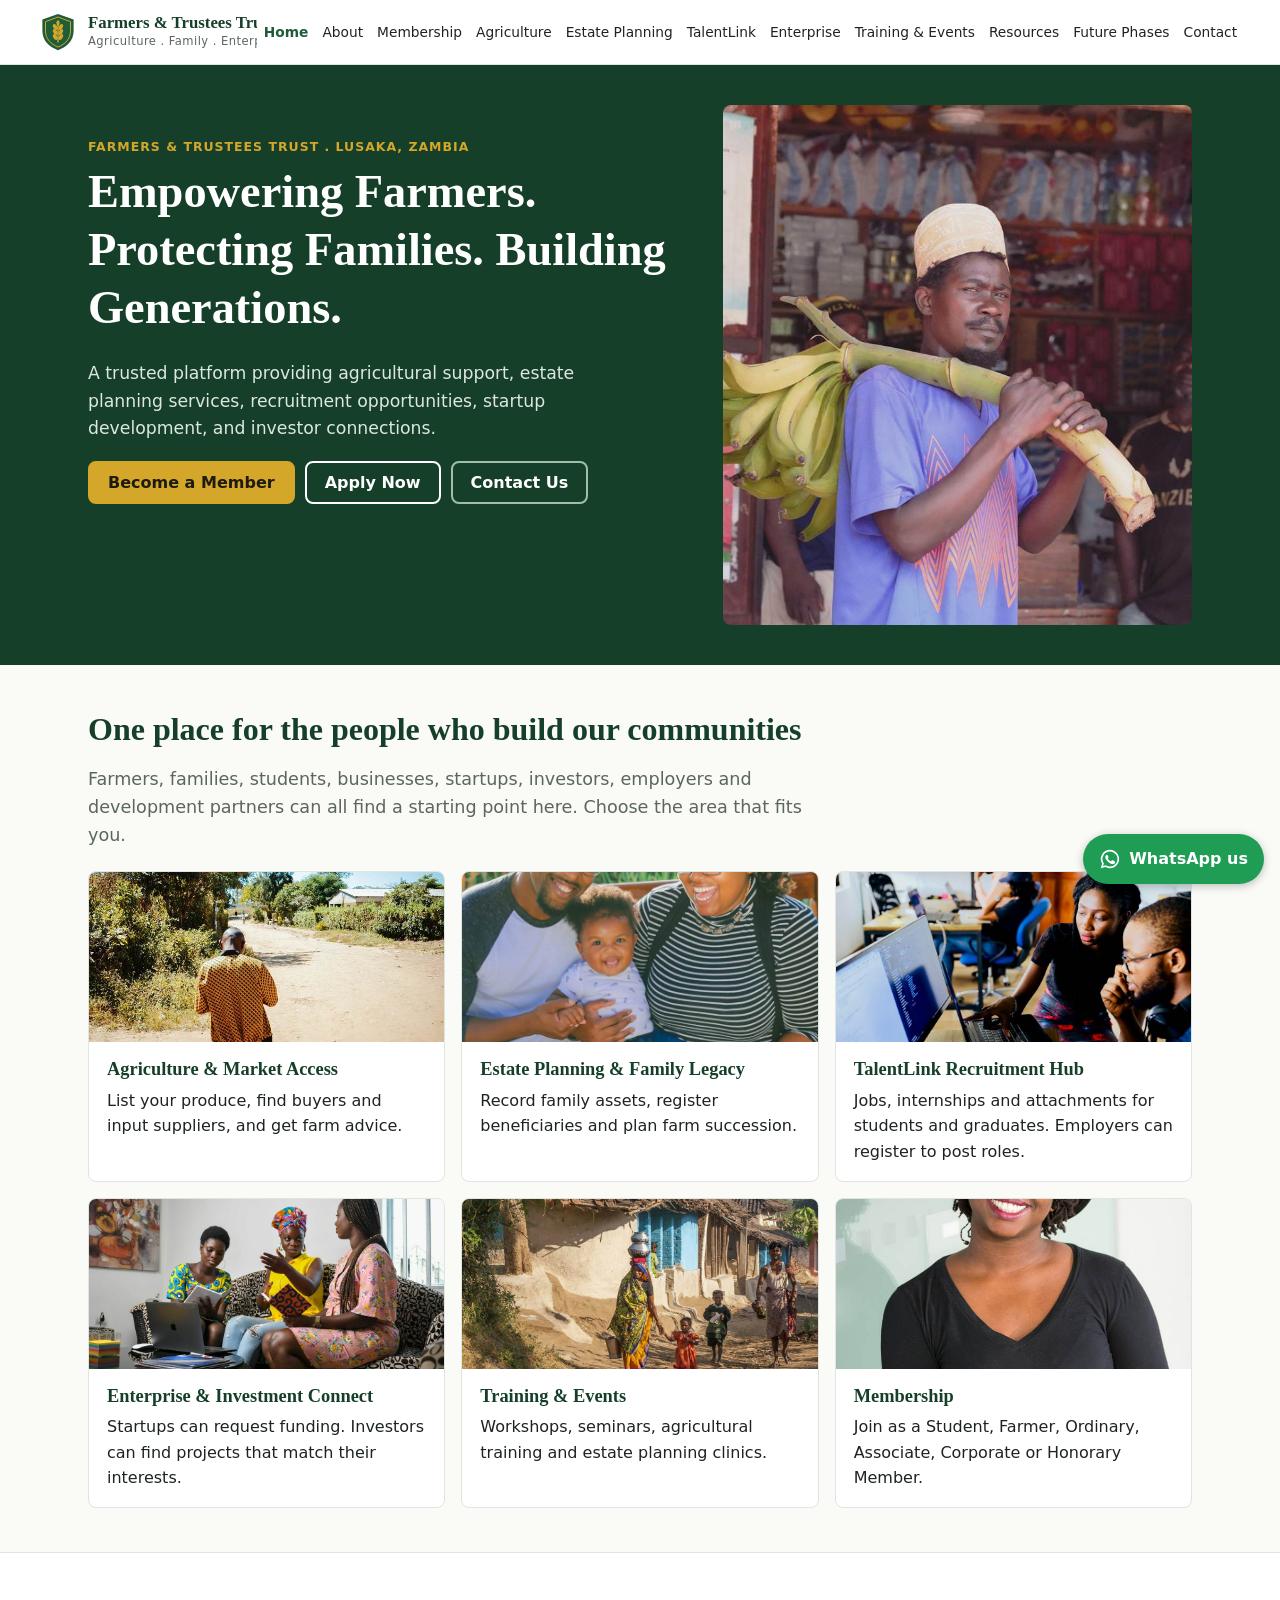
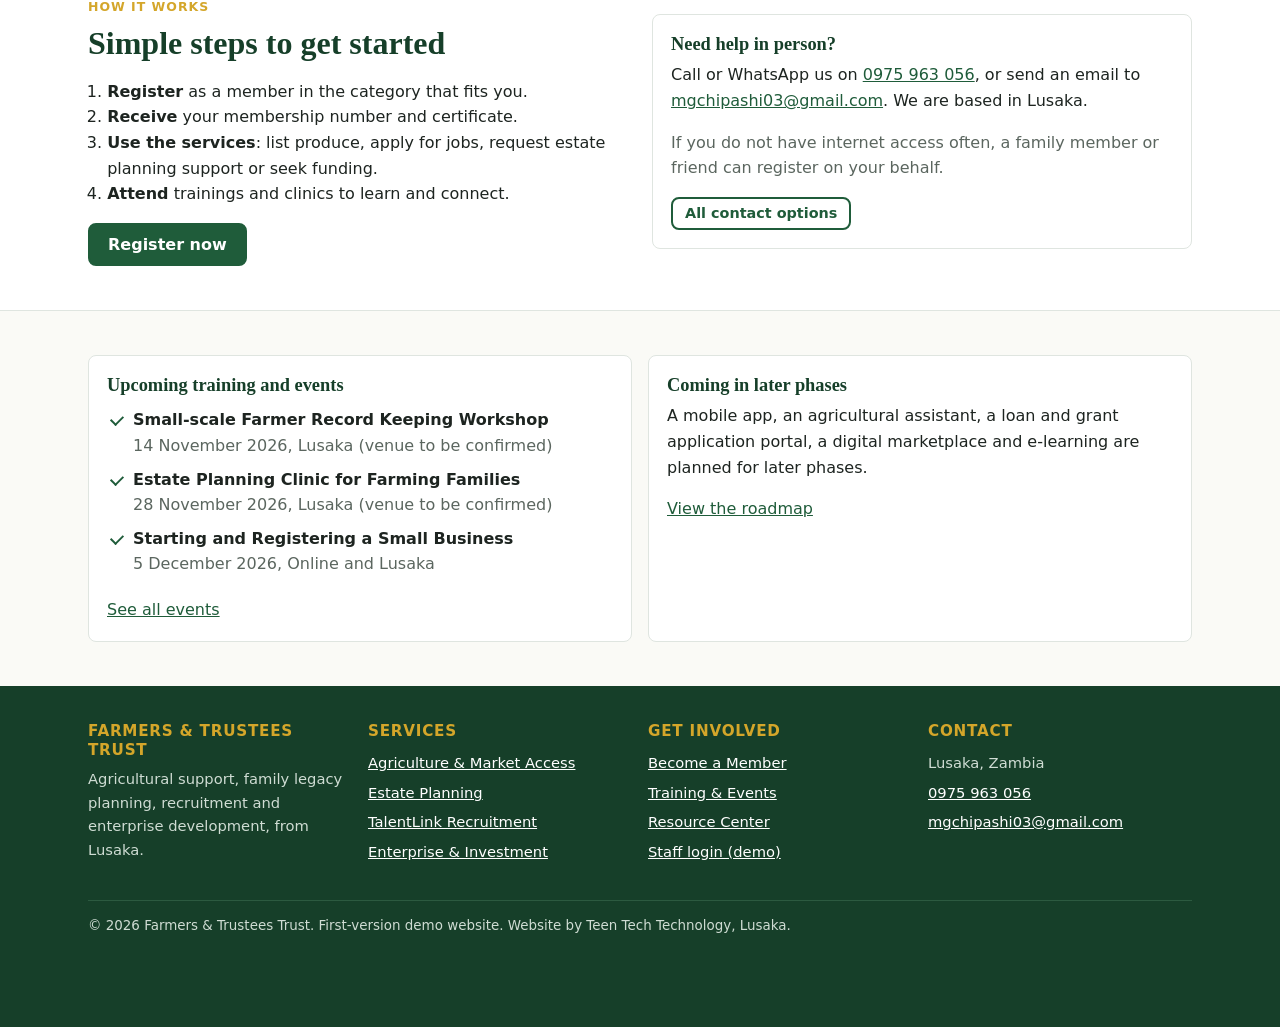
==== index.html @ 035e4a8c "Farmers & Trustees Trust demo site" ====
<!doctype html>
<html lang="en">
<head>
<meta charset="utf-8">
<meta name="viewport" content="width=device-width,initial-scale=1">
<title>Farmers & Trustees Trust | Agriculture, Family Legacy, Jobs and Enterprise in Zambia</title>
<meta name="description" content="A Lusaka-based trust supporting farmers, families, students, startups and investors with market access, estate planning, recruitment and enterprise support.">
<meta name="theme-color" content="#1f5c3a">
<link rel="icon" href="assets/img/logo.svg" type="image/svg+xml">
<link rel="stylesheet" href="assets/css/style.css">
</head>
<body>
<main id="main">
<section class="hero"><div class="wrap">
<div class="hero-text">
<span class="kicker">Farmers &amp; Trustees Trust . Lusaka, Zambia</span>
<h1>Empowering Farmers. Protecting Families. Building Generations.</h1>
<p>A trusted platform providing agricultural support, estate planning services, recruitment opportunities, startup development, and investor connections.</p>
<div class="btns"><a class="btn gold" href="membership.html">Become a Member</a><a class="btn line" style="color:#fff;border-color:#fff" href="talentlink.html#apply">Apply Now</a><a class="btn line" style="color:#fff;border-color:#9fbfaa" href="contact.html">Contact Us</a></div>
</div>
<div class="hero-img"><img src="assets/img/farmer-produce.jpg" alt="A farmer carrying a bunch of fresh bananas at a market" width="667" height="1000"></div>
</div></section>

<section><div class="wrap">
<h2>One place for the people who build our communities</h2>
<p class="lead">Farmers, families, students, businesses, startups, investors, employers and development partners can all find a starting point here. Choose the area that fits you.</p>
<div class="grid g3" style="margin-top:22px">
<a class="card photo" href="agriculture.html" style="text-decoration:none;color:inherit"><img src="assets/img/rural-road.jpg" alt="A farmer walking along a rural road" loading="lazy"><div class="in"><h3>Agriculture &amp; Market Access</h3><p>List your produce, find buyers and input suppliers, and get farm advice.</p></div></a>
<a class="card photo" href="estate.html" style="text-decoration:none;color:inherit"><img src="assets/img/family.jpg" alt="Parents sitting with their young child" loading="lazy"><div class="in"><h3>Estate Planning &amp; Family Legacy</h3><p>Record family assets, register beneficiaries and plan farm succession.</p></div></a>
<a class="card photo" href="talentlink.html" style="text-decoration:none;color:inherit"><img src="assets/img/talent.jpg" alt="Two young professionals working at a computer" loading="lazy"><div class="in"><h3>TalentLink Recruitment Hub</h3><p>Jobs, internships and attachments for students and graduates. Employers can register to post roles.</p></div></a>
<a class="card photo" href="enterprise.html" style="text-decoration:none;color:inherit"><img src="assets/img/enterprise.jpg" alt="Three women discussing business plans around a laptop" loading="lazy"><div class="in"><h3>Enterprise &amp; Investment Connect</h3><p>Startups can request funding. Investors can find projects that match their interests.</p></div></a>
<a class="card photo" href="events.html" style="text-decoration:none;color:inherit"><img src="assets/img/community.jpg" alt="A woman and children walking through a village" loading="lazy"><div class="in"><h3>Training &amp; Events</h3><p>Workshops, seminars, agricultural training and estate planning clinics.</p></div></a>
<a class="card photo" href="membership.html" style="text-decoration:none;color:inherit"><img src="assets/img/about.jpg" alt="A smiling woman" loading="lazy"><div class="in"><h3>Membership</h3><p>Join as a Student, Farmer, Ordinary, Associate, Corporate or Honorary Member.</p></div></a>
</div></div></section>

<section class="alt"><div class="wrap split">
<div><span class="kicker">How it works</span><h2>Simple steps to get started</h2>
<ol style="padding-left:1.2em"><li><b>Register</b> as a member in the category that fits you.</li><li><b>Receive</b> your membership number and certificate.</li><li><b>Use the services</b>: list produce, apply for jobs, request estate planning support or seek funding.</li><li><b>Attend</b> trainings and clinics to learn and connect.</li></ol>
<a class="btn" href="membership.html">Register now</a></div>
<div class="card"><h3>Need help in person?</h3><p>Call or WhatsApp us on <a href="tel:+260975963056">0975 963 056</a>, or send an email to <a href="mailto:mgchipashi03@gmail.com">mgchipashi03@gmail.com</a>. We are based in Lusaka.</p><p class="muted">If you do not have internet access often, a family member or friend can register on your behalf.</p><a class="btn line sm" href="contact.html">All contact options</a></div>
</div></section>

<section><div class="wrap">
<div class="grid g2">
<div class="card"><h3>Upcoming training and events</h3><div id="home-events"></div><a href="events.html">See all events</a></div>
<div class="card"><h3>Coming in later phases</h3><p>A mobile app, an agricultural assistant, a loan and grant application portal, a digital marketplace and e-learning are planned for later phases.</p><a href="roadmap.html">View the roadmap</a></div>
</div></div></section>

</main>
<script src="assets/js/app.js"></script>

<script>
document.getElementById("home-events").innerHTML="<ul class='ticks'>"+FTT.SEED.events.slice(0,3).map(function(e){return "<li><b>"+FTT.esc(e.title)+"</b><br><span class='muted'>"+new Date(e.date).toLocaleDateString('en-GB',{day:'numeric',month:'long',year:'numeric'})+", "+FTT.esc(e.venue)+"</span></li>"}).join("")+"</ul>";
</script>

</body>
</html>
---- assets/css/style.css ----
:root{--green:#1f5c3a;--green-d:#163f29;--green-l:#e8f1ea;--gold:#d4a62a;--gold-l:#fbf3dc;--ink:#1d2420;--muted:#5b665f;--line:#dfe5e0;--bg:#fafaf6;--r:8px}
*{box-sizing:border-box}
html{-webkit-text-size-adjust:100%}
body{margin:0;font:16px/1.6 system-ui,-apple-system,"Segoe UI",Roboto,Arial,sans-serif;color:var(--ink);background:var(--bg)}
img{max-width:100%;display:block}
a{color:var(--green)}
h1,h2,h3{line-height:1.25;margin:0 0 .5em;font-family:Georgia,"Times New Roman",serif;color:var(--green-d)}
h1{font-size:clamp(1.9rem,5vw,2.9rem)}h2{font-size:clamp(1.45rem,3.4vw,2rem)}h3{font-size:1.15rem}
p{margin:0 0 1em}
.wrap{max-width:1140px;margin:0 auto;padding:0 18px}
.skip{position:absolute;left:-999px}.skip:focus{left:8px;top:8px;background:#fff;padding:8px;z-index:99}
/* header */
.site-header{background:#fff;border-bottom:1px solid var(--line);position:sticky;top:0;z-index:50}
.site-header .wrap{max-width:1240px;display:flex;align-items:center;justify-content:space-between;min-height:64px;gap:12px}
.brand{display:flex;align-items:center;gap:10px;text-decoration:none;color:var(--green-d)}
.brand img{width:40px;height:40px}
.brand span{white-space:nowrap}.brand b{font-family:Georgia,serif;font-size:1.05rem;line-height:1.1;display:block}
.brand small{display:block;color:var(--muted);font-size:.72rem;letter-spacing:.04em}
.nav-toggle{display:inline-flex;align-items:center;gap:6px;border:1px solid var(--line);background:#fff;border-radius:var(--r);padding:8px 12px;font:inherit;cursor:pointer}
.main-nav{display:none;position:absolute;left:0;right:0;top:64px;background:#fff;border-bottom:1px solid var(--line);padding:8px 18px 16px}
.main-nav.open{display:block}
.main-nav a{display:block;padding:10px 4px;text-decoration:none;color:var(--ink);border-bottom:1px solid #f0f2f0}
.main-nav a[aria-current=page]{color:var(--green);font-weight:600}
@media(min-width:1280px){.nav-toggle{display:none}.main-nav{display:flex;position:static;padding:0;border:0;gap:0;flex-wrap:nowrap;justify-content:flex-end}
.main-nav a{border:0;padding:6px 7px;font-size:.86rem;white-space:nowrap;border-radius:6px}.main-nav a:hover{background:var(--green-l)}}
/* buttons */
.btn{display:inline-block;background:var(--green);color:#fff;border:2px solid var(--green);padding:10px 18px;border-radius:var(--r);text-decoration:none;font-family:inherit;font-size:1rem;font-weight:600;line-height:1.2;cursor:pointer}
.btn:hover{background:var(--green-d)}
.btn.gold{background:var(--gold);border-color:var(--gold);color:#1d1a0e}.btn.gold:hover{background:#c29620}
.btn.line{background:transparent;color:var(--green)}.btn.line:hover{background:var(--green-l)}
.btn.sm{padding:6px 12px;font-size:.9rem}
.btns{display:flex;flex-wrap:wrap;gap:10px;margin-top:18px}
/* sections */
section{padding:44px 0}
.alt{background:#fff;border-top:1px solid var(--line);border-bottom:1px solid var(--line)}
.page-head{background:var(--green);color:#fff;padding:36px 0}
.page-head h1{color:#fff;margin-bottom:.3em}.page-head p{max-width:720px;color:#e6efe8;margin:0}
.kicker{display:block;font-size:.78rem;letter-spacing:.08em;text-transform:uppercase;color:var(--gold);font-weight:700;margin-bottom:6px}
.lead{font-size:1.1rem;color:var(--muted);max-width:720px}
/* hero */
.hero{background:var(--green-d);color:#fff;padding:0}
.hero .wrap{display:grid;gap:0}
.hero-text{padding:40px 0 32px}
.hero h1{color:#fff}.hero p{color:#dce8df;font-size:1.08rem;max-width:560px}
.hero-img{margin:0 -18px}
.hero-img img{width:100%;height:280px;object-fit:cover;object-position:center 30%}
@media(min-width:860px){.hero .wrap{grid-template-columns:1.15fr .85fr;align-items:stretch}.hero-text{padding:72px 40px 72px 0}.hero-img{margin:0}.hero-img{padding:40px 0}.hero-img img{height:100%;min-height:420px;max-height:520px;border-radius:var(--r)}}
/* grids, cards */
.grid{display:grid;gap:16px}
@media(min-width:640px){.g2{grid-template-columns:repeat(2,1fr)}.g3{grid-template-columns:repeat(2,1fr)}}
@media(min-width:960px){.g3{grid-template-columns:repeat(3,1fr)}.g4{grid-template-columns:repeat(4,1fr)}}
@media(min-width:640px) and (max-width:959px){.g4{grid-template-columns:repeat(2,1fr)}}
.card{background:#fff;border:1px solid var(--line);border-radius:var(--r);padding:18px}
.card h3{margin-bottom:.35em}.card p:last-child{margin-bottom:0}
.card.photo{padding:0;overflow:hidden}.card.photo img{height:170px;width:100%;object-fit:cover}.card.photo .in{padding:16px 18px}
.split{display:grid;gap:24px;align-items:center}
@media(min-width:860px){.split{grid-template-columns:1fr 1fr}}
.split img{border-radius:var(--r);width:100%;max-height:380px;object-fit:cover}
ul.ticks{list-style:none;padding:0;margin:0 0 1em}ul.ticks li{padding:4px 0 4px 26px;position:relative}
ul.ticks li:before{content:"";position:absolute;left:4px;top:12px;width:10px;height:6px;border-left:2px solid var(--green);border-bottom:2px solid var(--green);transform:rotate(-45deg)}
.tag{display:inline-block;background:var(--green-l);color:var(--green-d);font-size:.78rem;padding:2px 8px;border-radius:20px;font-weight:600}
.tag.gold{background:var(--gold-l);color:#7a5c0b}
.note{background:var(--gold-l);border-left:4px solid var(--gold);padding:10px 14px;border-radius:4px;font-size:.92rem;margin:0 0 16px}
.muted{color:var(--muted)}
/* tabs */
.tabs{display:flex;flex-wrap:wrap;gap:6px;margin-bottom:18px}
.tabs button{border:1px solid var(--line);background:#fff;padding:8px 14px;border-radius:20px;font:inherit;font-size:.92rem;cursor:pointer}
.tabs button.on{background:var(--green);color:#fff;border-color:var(--green)}
.panel{display:none}.panel.on{display:block}
/* forms */
form.f{background:#fff;border:1px solid var(--line);border-radius:var(--r);padding:20px}
.fr{display:grid;gap:14px}@media(min-width:640px){.fr.c2{grid-template-columns:1fr 1fr}.fr.c3{grid-template-columns:1fr 1fr 1fr}}
label{display:block;font-weight:600;font-size:.92rem;margin-bottom:4px}
label .opt{font-weight:400;color:var(--muted)}
input,select,textarea{width:100%;font:inherit;padding:10px 12px;border:1px solid #c8d1ca;border-radius:6px;background:#fff;color:var(--ink)}
input:focus,select:focus,textarea:focus{outline:2px solid var(--gold);outline-offset:1px;border-color:var(--green)}
textarea{min-height:96px}
.field{margin-bottom:14px}
.field .err{display:none;color:#a3261b;font-size:.85rem;margin-top:3px}
.field.bad input,.field.bad select,.field.bad textarea{border-color:#a3261b}
.field.bad .err{display:block}
.check{display:flex;gap:8px;align-items:flex-start;font-weight:400}.check input{width:auto;margin-top:5px}
.rows .row{display:grid;gap:8px;grid-template-columns:1fr;padding:12px;border:1px dashed #c8d1ca;border-radius:6px;margin-bottom:10px;position:relative}
@media(min-width:640px){.rows .row{grid-template-columns:repeat(4,1fr) auto;align-items:end}}
.rows .row label{font-size:.82rem}
.rm{background:none;border:1px solid #d9b4ae;color:#a3261b;border-radius:6px;padding:8px 10px;cursor:pointer;font:inherit;font-size:.85rem}
.confirm{display:none;background:var(--green-l);border:1px solid #b9d4c0;border-radius:var(--r);padding:16px;margin-top:14px}
.confirm.on{display:block}
.confirm strong{color:var(--green-d)}
/* tables */
.tbl{width:100%;border-collapse:collapse;background:#fff;font-size:.92rem}
.tbl th,.tbl td{padding:9px 10px;border-bottom:1px solid var(--line);text-align:left;vertical-align:top}
.tbl th{background:var(--green-l);color:var(--green-d);font-size:.82rem;text-transform:uppercase;letter-spacing:.03em}
.scroll{overflow-x:auto;border:1px solid var(--line);border-radius:var(--r)}
/* listings */
.listing{display:flex;flex-direction:column;gap:6px}
.listing .top{display:flex;justify-content:space-between;gap:8px;align-items:baseline}
.price{font-weight:700;color:var(--green-d)}
.filters{display:flex;flex-wrap:wrap;gap:6px;margin-bottom:14px}
.filters button{border:1px solid var(--line);background:#fff;padding:6px 12px;border-radius:20px;cursor:pointer;font:inherit;font-size:.9rem}
.filters button.on{background:var(--gold);border-color:var(--gold)}
/* roadmap */
.phase{border-left:4px solid var(--gold);padding-left:16px}
/* footer */
.site-footer{background:var(--green-d);color:#cfdcd3;padding:36px 0 90px;font-size:.92rem}
.site-footer a{color:#fff}
.site-footer h3{color:var(--gold);font-family:inherit;font-size:.95rem;text-transform:uppercase;letter-spacing:.05em}
.site-footer ul{list-style:none;padding:0;margin:0}.site-footer li{padding:3px 0}
.foot-bottom{border-top:1px solid #2c5a40;margin-top:24px;padding-top:14px;font-size:.84rem}
/* whatsapp */
.wa-float{position:fixed;right:16px;bottom:16px;z-index:60;background:#1f9d55;color:#fff;border-radius:28px;padding:12px 16px;display:flex;gap:8px;align-items:center;text-decoration:none;font-weight:600;box-shadow:0 2px 8px rgba(0,0,0,.25)}
.wa-float svg{width:22px;height:22px}
@media(max-width:480px){.wa-float span{display:none}.wa-float{padding:13px}}
/* dashboard */
.stat{background:#fff;border:1px solid var(--line);border-radius:var(--r);padding:14px}
.stat b{display:block;font-size:1.6rem;color:var(--green-d)}
.bars .bar{display:grid;grid-template-columns:140px 1fr 40px;gap:8px;align-items:center;margin:6px 0;font-size:.9rem}
.bars .track{background:var(--green-l);height:14px;border-radius:7px;overflow:hidden}.bars .fill{background:var(--green);height:100%}
.bars .bar:nth-child(even) .fill{background:var(--gold)}
.member-card{border:2px solid var(--gold);border-radius:var(--r);padding:18px;background:#fff}
.member-no{font-family:ui-monospace,Consolas,monospace;font-size:1.3rem;color:var(--green-d);font-weight:700}
.toast{position:fixed;left:50%;bottom:80px;transform:translateX(-50%);background:var(--ink);color:#fff;padding:10px 16px;border-radius:6px;z-index:80;display:none}
.toast.on{display:block}
iframe.map{width:100%;height:320px;border:0;border-radius:var(--r)}
@media print{.site-header,.site-footer,.wa-float,.no-print{display:none!important}}
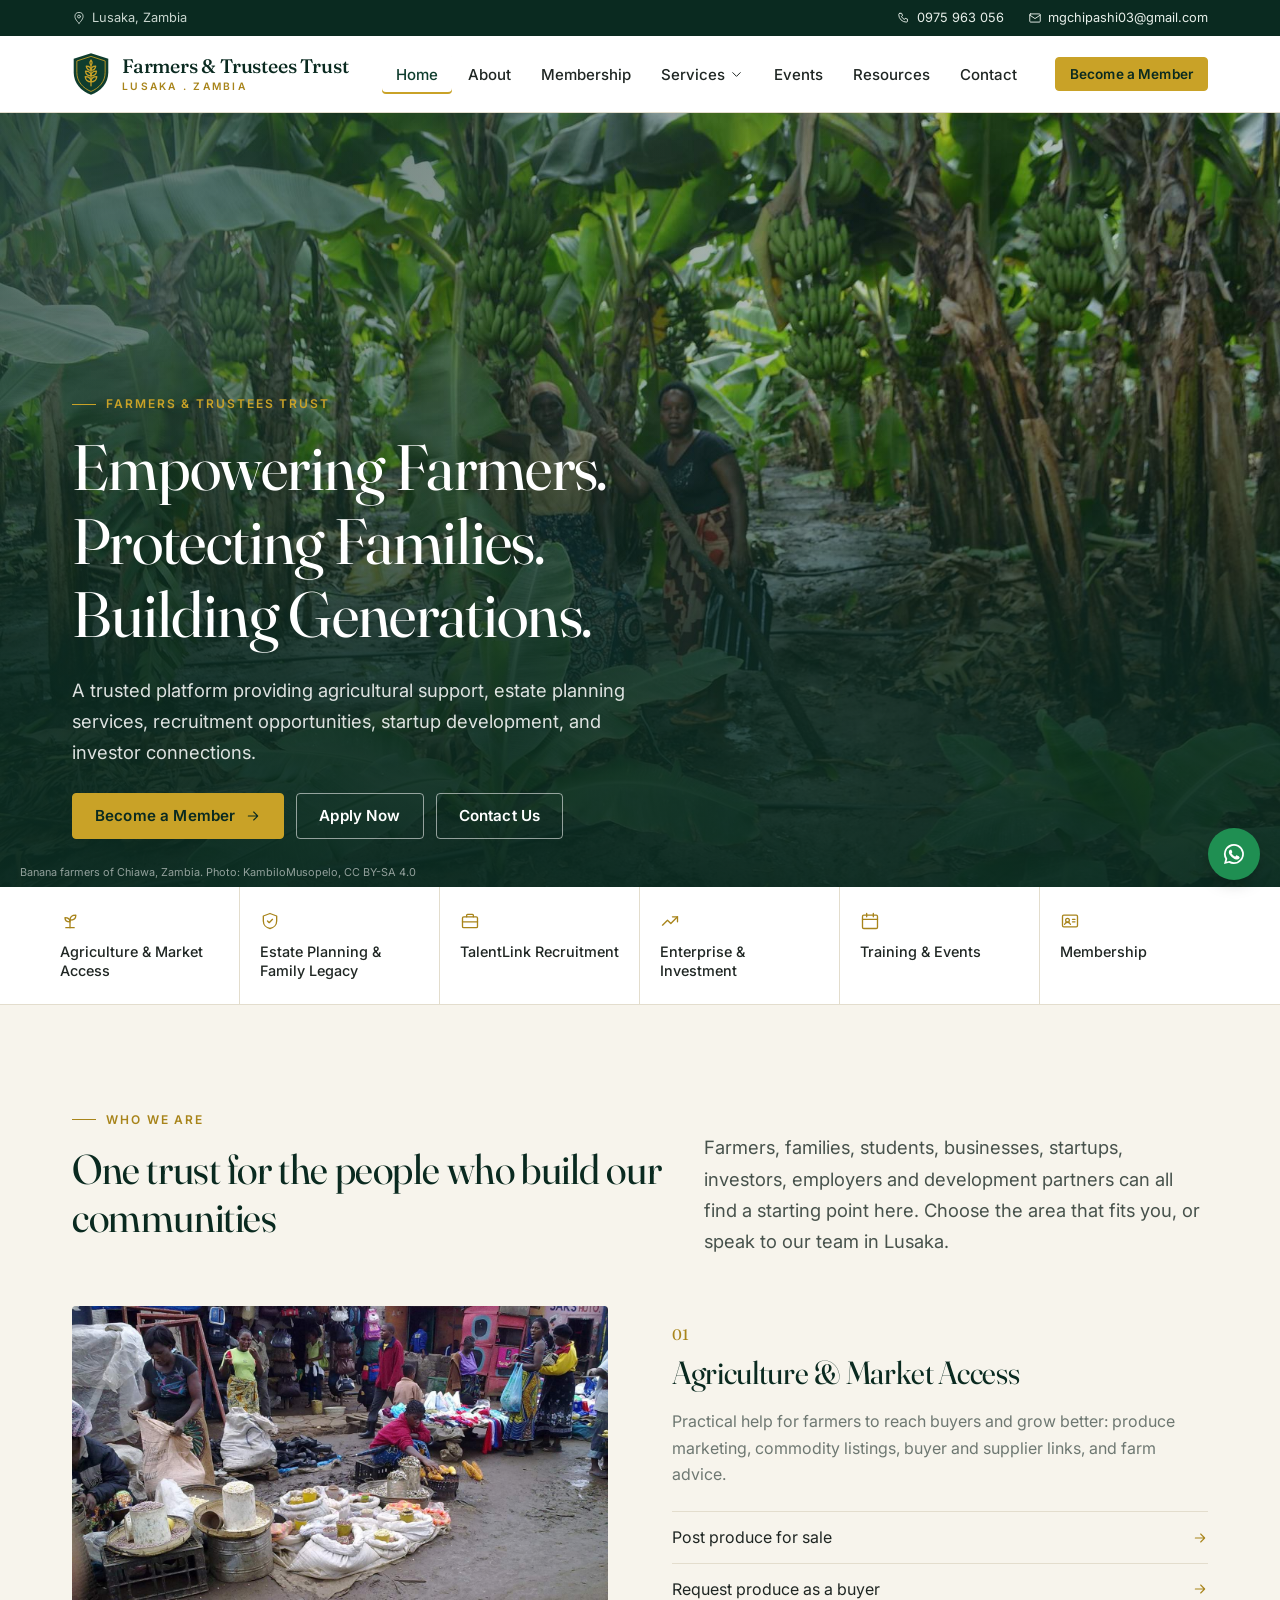
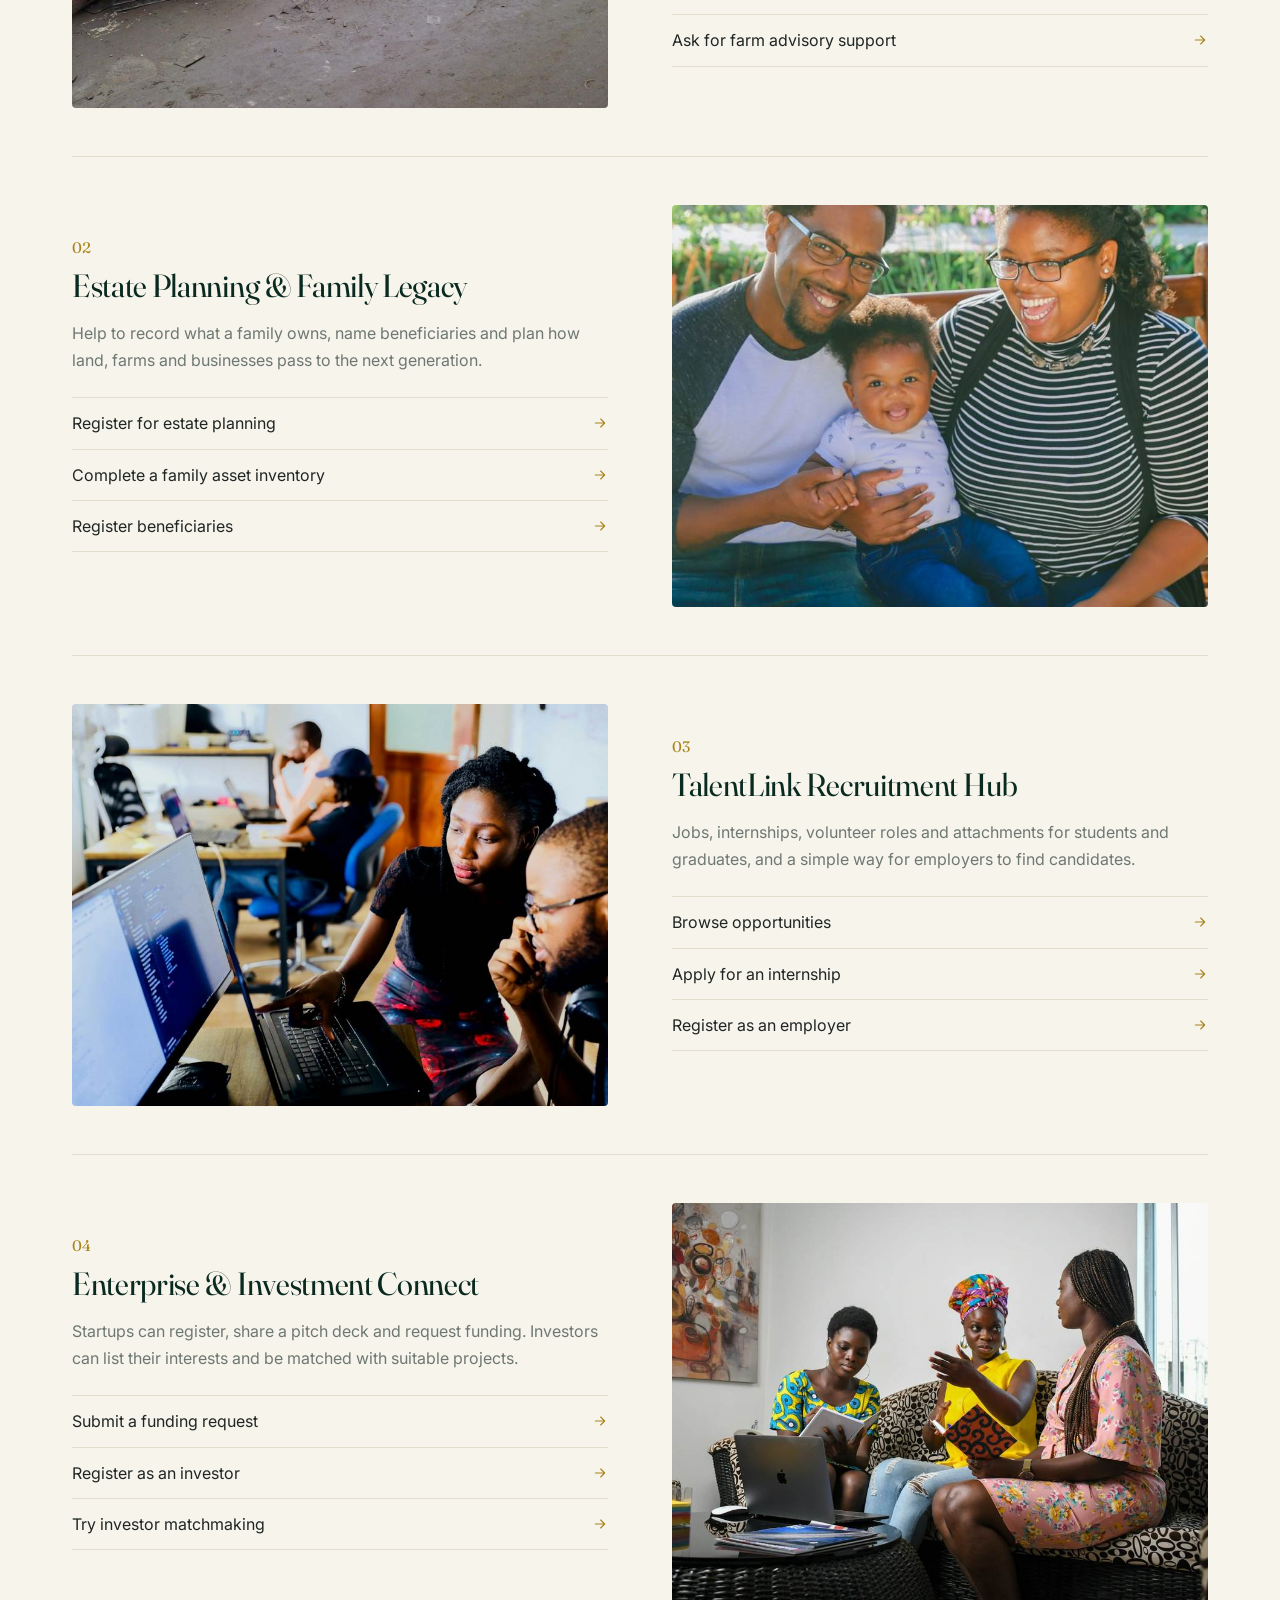
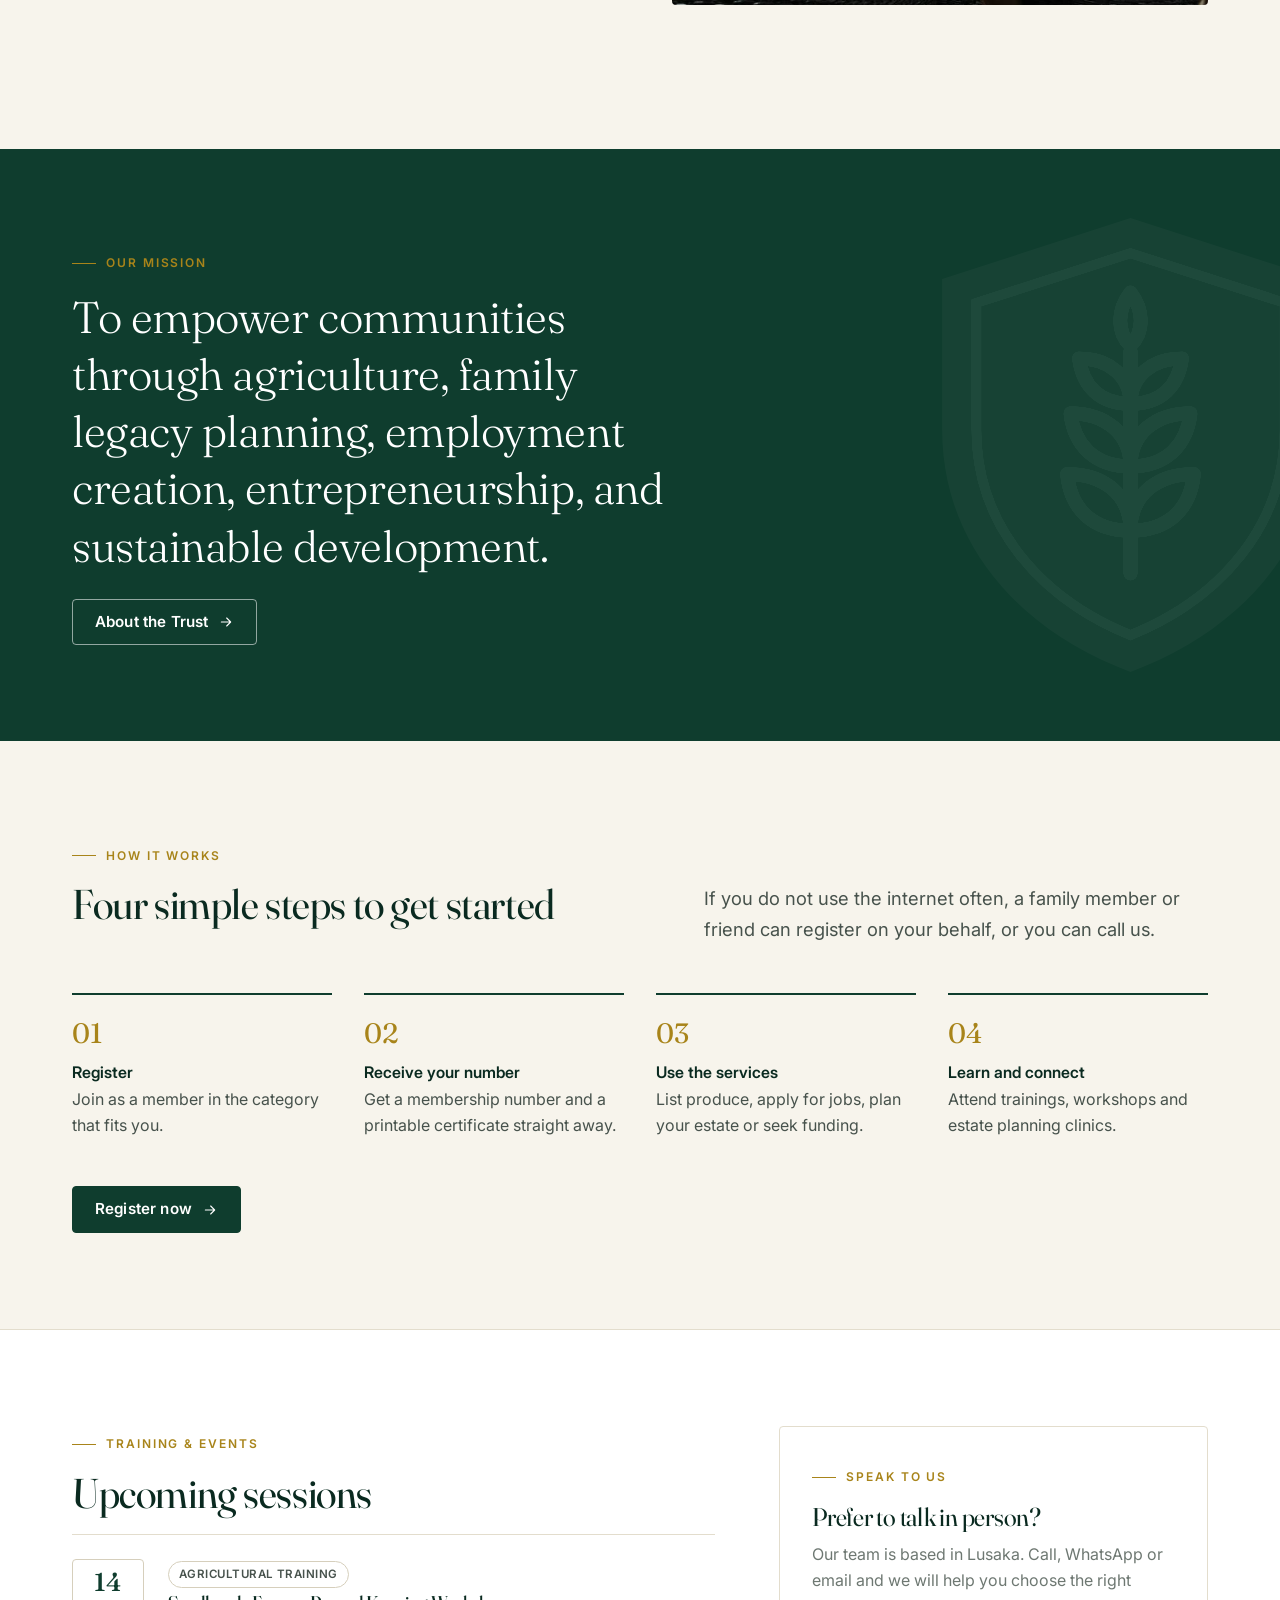
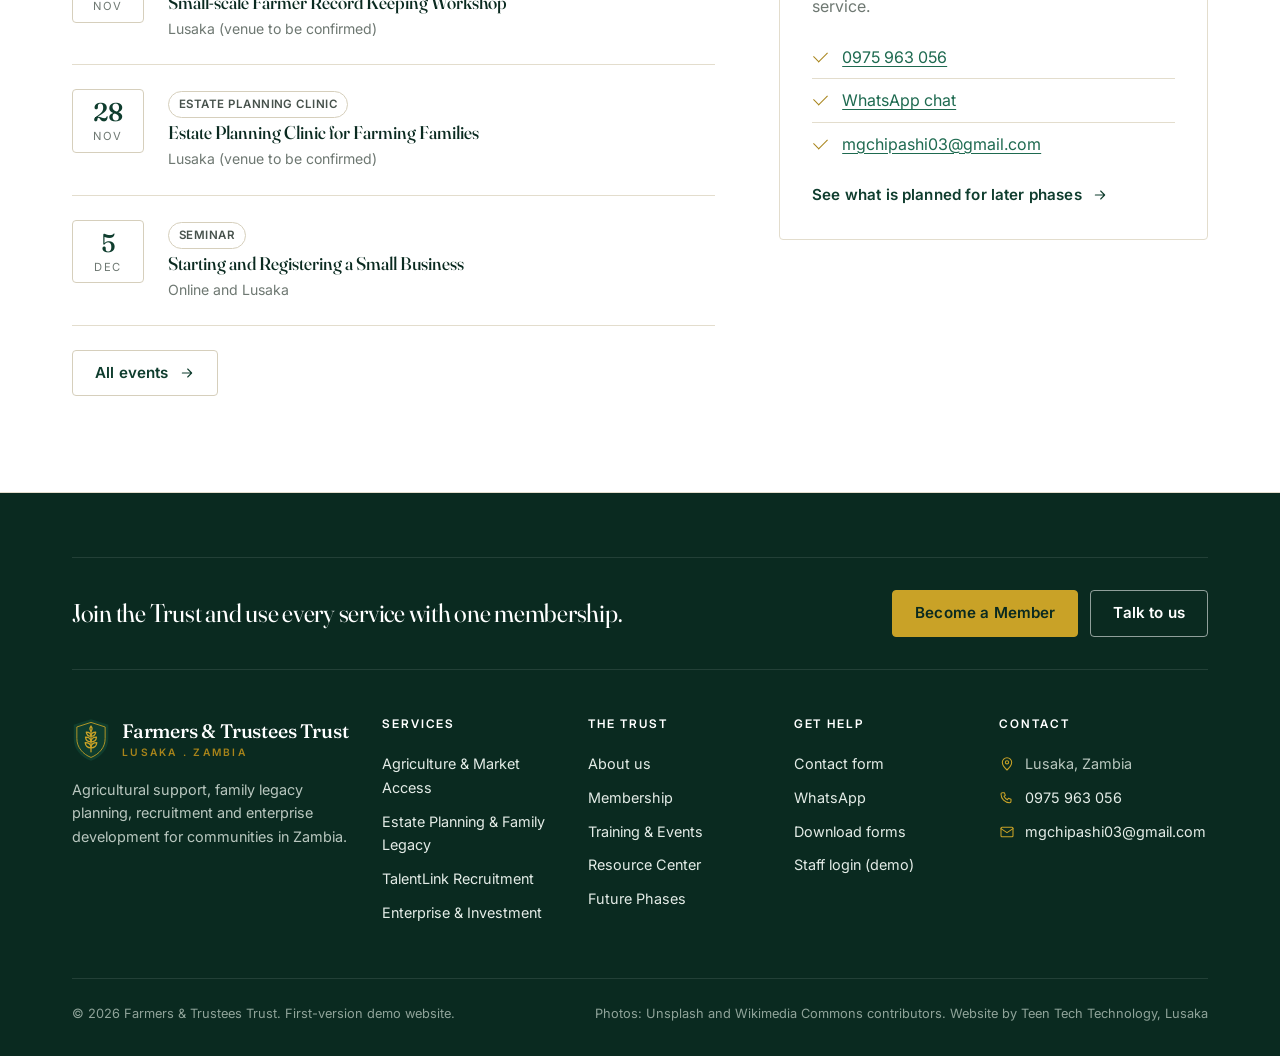
==== commit 110fb3a2: "Visual redesign: new type, colour, hero, navigation, page headers and admin dashboard" ====
--- a/index.html
+++ b/index.html
@@ -5,52 +5,85 @@
 <meta name="viewport" content="width=device-width,initial-scale=1">
 <title>Farmers & Trustees Trust | Agriculture, Family Legacy, Jobs and Enterprise in Zambia</title>
 <meta name="description" content="A Lusaka-based trust supporting farmers, families, students, startups and investors with market access, estate planning, recruitment and enterprise support.">
-<meta name="theme-color" content="#1f5c3a">
-<link rel="icon" href="assets/img/logo.svg" type="image/svg+xml">
+<meta name="theme-color" content="#0F3D2E">
+<link rel="icon" href="assets/img/favicon.svg" type="image/svg+xml">
+<link rel="icon" href="assets/img/favicon-32.png" sizes="32x32" type="image/png">
+<link rel="apple-touch-icon" href="assets/img/apple-touch-icon.png">
+<link rel="preconnect" href="https://fonts.googleapis.com">
+<link rel="preconnect" href="https://fonts.gstatic.com" crossorigin>
+<link rel="stylesheet" href="https://fonts.googleapis.com/css2?family=Fraunces:opsz,wght@9..144,300;9..144,400;9..144,500;9..144,600&family=Inter:wght@400;500;600&display=swap">
 <link rel="stylesheet" href="assets/css/style.css">
 </head>
 <body>
 <main id="main">
-<section class="hero"><div class="wrap">
-<div class="hero-text">
-<span class="kicker">Farmers &amp; Trustees Trust . Lusaka, Zambia</span>
+<section class="hero">
+<div class="wrap">
+<span class="kicker">Farmers &amp; Trustees Trust</span>
 <h1>Empowering Farmers. Protecting Families. Building Generations.</h1>
-<p>A trusted platform providing agricultural support, estate planning services, recruitment opportunities, startup development, and investor connections.</p>
-<div class="btns"><a class="btn gold" href="membership.html">Become a Member</a><a class="btn line" style="color:#fff;border-color:#fff" href="talentlink.html#apply">Apply Now</a><a class="btn line" style="color:#fff;border-color:#9fbfaa" href="contact.html">Contact Us</a></div>
+<p class="sub">A trusted platform providing agricultural support, estate planning services, recruitment opportunities, startup development, and investor connections.</p>
+<div class="btns"><a class="btn gold" href="membership.html">Become a Member <i data-i="arrow"></i></a><a class="btn ghost" href="talentlink.html#apply">Apply Now</a><a class="btn ghost" href="contact.html">Contact Us</a></div>
 </div>
-<div class="hero-img"><img src="assets/img/farmer-produce.jpg" alt="A farmer carrying a bunch of fresh bananas at a market" width="667" height="1000"></div>
+<span class="credit">Banana farmers of Chiawa, Zambia. Photo: KambiloMusopelo, CC BY-SA 4.0</span>
+</section>
+<nav class="strip" aria-label="Service areas"><div class="wrap" style="padding:0"><ul>
+<li><a href="agriculture.html"><i data-i="sprout"></i>Agriculture &amp; Market Access</a></li>
+<li><a href="estate.html"><i data-i="shield"></i>Estate Planning &amp; Family Legacy</a></li>
+<li><a href="talentlink.html"><i data-i="briefcase"></i>TalentLink Recruitment</a></li>
+<li><a href="enterprise.html"><i data-i="trend"></i>Enterprise &amp; Investment</a></li>
+<li><a href="events.html"><i data-i="calendar"></i>Training &amp; Events</a></li>
+<li><a href="membership.html"><i data-i="id"></i>Membership</a></li>
+</ul></div></nav>
+
+<section><div class="wrap">
+<div class="sec-head split2"><div><span class="kicker">Who we are</span><h2>One trust for the people who build our communities</h2></div>
+<p class="lead">Farmers, families, students, businesses, startups, investors, employers and development partners can all find a starting point here. Choose the area that fits you, or speak to our team in Lusaka.</p></div>
+
+<article class="svc"><div class="img"><img src="assets/img/market.jpg" alt="Traders selling produce at a busy market" loading="lazy" width="1400" height="1050"></div>
+<div><span class="num">01</span><h3>Agriculture &amp; Market Access</h3><p class="muted">Practical help for farmers to reach buyers and grow better: produce marketing, commodity listings, buyer and supplier links, and farm advice.</p>
+<ul><li><a href="agriculture.html#sell">Post produce for sale <i data-i="arrow"></i></a></li><li><a href="agriculture.html#buy">Request produce as a buyer <i data-i="arrow"></i></a></li><li><a href="agriculture.html#advice">Ask for farm advisory support <i data-i="arrow"></i></a></li></ul></div></article>
+
+<article class="svc flip"><div class="img"><img src="assets/img/family.jpg" alt="Parents sitting with their young child outdoors" loading="lazy" width="1000" height="667"></div>
+<div><span class="num">02</span><h3>Estate Planning &amp; Family Legacy</h3><p class="muted">Help to record what a family owns, name beneficiaries and plan how land, farms and businesses pass to the next generation.</p>
+<ul><li><a href="estate.html#ep">Register for estate planning <i data-i="arrow"></i></a></li><li><a href="estate.html#inv">Complete a family asset inventory <i data-i="arrow"></i></a></li><li><a href="estate.html#ben">Register beneficiaries <i data-i="arrow"></i></a></li></ul></div></article>
+
+<article class="svc"><div class="img"><img src="assets/img/talent.jpg" alt="Two young professionals working at a computer" loading="lazy" width="1000" height="667"></div>
+<div><span class="num">03</span><h3>TalentLink Recruitment Hub</h3><p class="muted">Jobs, internships, volunteer roles and attachments for students and graduates, and a simple way for employers to find candidates.</p>
+<ul><li><a href="talentlink.html#jobs">Browse opportunities <i data-i="arrow"></i></a></li><li><a href="talentlink.html#apply">Apply for an internship <i data-i="arrow"></i></a></li><li><a href="talentlink.html#employer">Register as an employer <i data-i="arrow"></i></a></li></ul></div></article>
+
+<article class="svc flip"><div class="img"><img src="assets/img/enterprise.jpg" alt="Three women discussing a business plan around a laptop" loading="lazy" width="1000" height="667"></div>
+<div><span class="num">04</span><h3>Enterprise &amp; Investment Connect</h3><p class="muted">Startups can register, share a pitch deck and request funding. Investors can list their interests and be matched with suitable projects.</p>
+<ul><li><a href="enterprise.html#startup">Submit a funding request <i data-i="arrow"></i></a></li><li><a href="enterprise.html#investor">Register as an investor <i data-i="arrow"></i></a></li><li><a href="enterprise.html#match">Try investor matchmaking <i data-i="arrow"></i></a></li></ul></div></article>
+</div></section>
+
+<section class="band"><div class="wrap">
+<span class="kicker">Our mission</span>
+<blockquote>To empower communities through agriculture, family legacy planning, employment creation, entrepreneurship, and sustainable development.</blockquote>
+<div class="btns"><a class="btn ghost" href="about.html">About the Trust <i data-i="arrow"></i></a></div>
 </div></section>
 
 <section><div class="wrap">
-<h2>One place for the people who build our communities</h2>
-<p class="lead">Farmers, families, students, businesses, startups, investors, employers and development partners can all find a starting point here. Choose the area that fits you.</p>
-<div class="grid g3" style="margin-top:22px">
-<a class="card photo" href="agriculture.html" style="text-decoration:none;color:inherit"><img src="assets/img/rural-road.jpg" alt="A farmer walking along a rural road" loading="lazy"><div class="in"><h3>Agriculture &amp; Market Access</h3><p>List your produce, find buyers and input suppliers, and get farm advice.</p></div></a>
-<a class="card photo" href="estate.html" style="text-decoration:none;color:inherit"><img src="assets/img/family.jpg" alt="Parents sitting with their young child" loading="lazy"><div class="in"><h3>Estate Planning &amp; Family Legacy</h3><p>Record family assets, register beneficiaries and plan farm succession.</p></div></a>
-<a class="card photo" href="talentlink.html" style="text-decoration:none;color:inherit"><img src="assets/img/talent.jpg" alt="Two young professionals working at a computer" loading="lazy"><div class="in"><h3>TalentLink Recruitment Hub</h3><p>Jobs, internships and attachments for students and graduates. Employers can register to post roles.</p></div></a>
-<a class="card photo" href="enterprise.html" style="text-decoration:none;color:inherit"><img src="assets/img/enterprise.jpg" alt="Three women discussing business plans around a laptop" loading="lazy"><div class="in"><h3>Enterprise &amp; Investment Connect</h3><p>Startups can request funding. Investors can find projects that match their interests.</p></div></a>
-<a class="card photo" href="events.html" style="text-decoration:none;color:inherit"><img src="assets/img/community.jpg" alt="A woman and children walking through a village" loading="lazy"><div class="in"><h3>Training &amp; Events</h3><p>Workshops, seminars, agricultural training and estate planning clinics.</p></div></a>
-<a class="card photo" href="membership.html" style="text-decoration:none;color:inherit"><img src="assets/img/about.jpg" alt="A smiling woman" loading="lazy"><div class="in"><h3>Membership</h3><p>Join as a Student, Farmer, Ordinary, Associate, Corporate or Honorary Member.</p></div></a>
-</div></div></section>
-
-<section class="alt"><div class="wrap split">
-<div><span class="kicker">How it works</span><h2>Simple steps to get started</h2>
-<ol style="padding-left:1.2em"><li><b>Register</b> as a member in the category that fits you.</li><li><b>Receive</b> your membership number and certificate.</li><li><b>Use the services</b>: list produce, apply for jobs, request estate planning support or seek funding.</li><li><b>Attend</b> trainings and clinics to learn and connect.</li></ol>
-<a class="btn" href="membership.html">Register now</a></div>
-<div class="card"><h3>Need help in person?</h3><p>Call or WhatsApp us on <a href="tel:+260975963056">0975 963 056</a>, or send an email to <a href="mailto:mgchipashi03@gmail.com">mgchipashi03@gmail.com</a>. We are based in Lusaka.</p><p class="muted">If you do not have internet access often, a family member or friend can register on your behalf.</p><a class="btn line sm" href="contact.html">All contact options</a></div>
+<div class="sec-head split2"><div><span class="kicker">How it works</span><h2>Four simple steps to get started</h2></div><p class="lead">If you do not use the internet often, a family member or friend can register on your behalf, or you can call us.</p></div>
+<ol class="steps">
+<li><div><h4>Register</h4><p>Join as a member in the category that fits you.</p></div></li>
+<li><div><h4>Receive your number</h4><p>Get a membership number and a printable certificate straight away.</p></div></li>
+<li><div><h4>Use the services</h4><p>List produce, apply for jobs, plan your estate or seek funding.</p></div></li>
+<li><div><h4>Learn and connect</h4><p>Attend trainings, workshops and estate planning clinics.</p></div></li>
+</ol>
+<div class="btns"><a class="btn" href="membership.html">Register now <i data-i="arrow"></i></a></div>
 </div></section>
 
-<section><div class="wrap">
-<div class="grid g2">
-<div class="card"><h3>Upcoming training and events</h3><div id="home-events"></div><a href="events.html">See all events</a></div>
-<div class="card"><h3>Coming in later phases</h3><p>A mobile app, an agricultural assistant, a loan and grant application portal, a digital marketplace and e-learning are planned for later phases.</p><a href="roadmap.html">View the roadmap</a></div>
-</div></div></section>
+<section class="alt"><div class="wrap split wide-l" style="align-items:start">
+<div><span class="kicker">Training &amp; events</span><h2>Upcoming sessions</h2><ul class="ev-list" id="home-events"></ul><div class="btns"><a class="btn line" href="events.html">All events <i data-i="arrow"></i></a></div></div>
+<div class="card" style="padding:var(--s4)"><span class="kicker">Speak to us</span><h3 style="font-size:1.6rem;font-weight:400">Prefer to talk in person?</h3><p class="muted">Our team is based in Lusaka. Call, WhatsApp or email and we will help you choose the right service.</p>
+<ul class="ticks"><li><a href="tel:+260975963056">0975 963 056</a></li><li><a href="https://wa.me/260975963056" target="_blank" rel="noopener">WhatsApp chat</a></li><li><a href="mailto:mgchipashi03@gmail.com">mgchipashi03@gmail.com</a></li></ul>
+<a class="btn link" href="roadmap.html">See what is planned for later phases <i data-i="arrow"></i></a></div>
+</div></section>
 
 </main>
 <script src="assets/js/app.js"></script>
 
 <script>
-document.getElementById("home-events").innerHTML="<ul class='ticks'>"+FTT.SEED.events.slice(0,3).map(function(e){return "<li><b>"+FTT.esc(e.title)+"</b><br><span class='muted'>"+new Date(e.date).toLocaleDateString('en-GB',{day:'numeric',month:'long',year:'numeric'})+", "+FTT.esc(e.venue)+"</span></li>"}).join("")+"</ul>";
+document.getElementById("home-events").innerHTML=FTT.SEED.events.slice(0,3).map(function(e){var d=new Date(e.date);return '<li><div class="ev-date"><b>'+d.getDate()+'</b><span>'+d.toLocaleDateString("en-GB",{month:"short"})+'</span></div><div><span class="tag">'+FTT.esc(e.type)+'</span><h4>'+FTT.esc(e.title)+'</h4><div class="meta">'+FTT.esc(e.venue)+'</div></div></li>'}).join("");
 </script>
 
 </body>
--- a/assets/css/style.css
+++ b/assets/css/style.css
@@ -1,125 +1,358 @@
-:root{--green:#1f5c3a;--green-d:#163f29;--green-l:#e8f1ea;--gold:#d4a62a;--gold-l:#fbf3dc;--ink:#1d2420;--muted:#5b665f;--line:#dfe5e0;--bg:#fafaf6;--r:8px}
+/* Farmers & Trustees Trust . design system v2 */
+:root{
+--forest:#0F3D2E;--forest-2:#16503D;--forest-3:#1E6A50;--forest-ink:#0A2A20;
+--gold:#C9A227;--gold-d:#A8841A;--gold-l:#F3E9C8;
+--cream:#F7F4EC;--cream-2:#EFEADD;--paper:#FFFFFF;
+--ink:#1F2623;--ink-2:#47524C;--ink-3:#6E7872;--rule:#E3DDCD;--rule-2:#D6CFBC;
+--s1:8px;--s2:16px;--s3:24px;--s4:32px;--s5:48px;--s6:64px;--s7:96px;
+--r:4px;--r2:10px;
+--serif:"Fraunces",Georgia,"Times New Roman",serif;--sans:"Inter",system-ui,-apple-system,"Segoe UI",Roboto,Arial,sans-serif;
+--wrap:1200px}
 *{box-sizing:border-box}
-html{-webkit-text-size-adjust:100%}
-body{margin:0;font:16px/1.6 system-ui,-apple-system,"Segoe UI",Roboto,Arial,sans-serif;color:var(--ink);background:var(--bg)}
+html{-webkit-text-size-adjust:100%;scroll-padding-top:96px}
+body{margin:0;font-family:var(--sans);font-size:16px;line-height:1.65;color:var(--ink);background:var(--cream);-webkit-font-smoothing:antialiased;text-rendering:optimizeLegibility}
 img{max-width:100%;display:block}
-a{color:var(--green)}
-h1,h2,h3{line-height:1.25;margin:0 0 .5em;font-family:Georgia,"Times New Roman",serif;color:var(--green-d)}
-h1{font-size:clamp(1.9rem,5vw,2.9rem)}h2{font-size:clamp(1.45rem,3.4vw,2rem)}h3{font-size:1.15rem}
-p{margin:0 0 1em}
-.wrap{max-width:1140px;margin:0 auto;padding:0 18px}
-.skip{position:absolute;left:-999px}.skip:focus{left:8px;top:8px;background:#fff;padding:8px;z-index:99}
-/* header */
-.site-header{background:#fff;border-bottom:1px solid var(--line);position:sticky;top:0;z-index:50}
-.site-header .wrap{max-width:1240px;display:flex;align-items:center;justify-content:space-between;min-height:64px;gap:12px}
-.brand{display:flex;align-items:center;gap:10px;text-decoration:none;color:var(--green-d)}
-.brand img{width:40px;height:40px}
-.brand span{white-space:nowrap}.brand b{font-family:Georgia,serif;font-size:1.05rem;line-height:1.1;display:block}
-.brand small{display:block;color:var(--muted);font-size:.72rem;letter-spacing:.04em}
-.nav-toggle{display:inline-flex;align-items:center;gap:6px;border:1px solid var(--line);background:#fff;border-radius:var(--r);padding:8px 12px;font:inherit;cursor:pointer}
-.main-nav{display:none;position:absolute;left:0;right:0;top:64px;background:#fff;border-bottom:1px solid var(--line);padding:8px 18px 16px}
-.main-nav.open{display:block}
-.main-nav a{display:block;padding:10px 4px;text-decoration:none;color:var(--ink);border-bottom:1px solid #f0f2f0}
-.main-nav a[aria-current=page]{color:var(--green);font-weight:600}
-@media(min-width:1280px){.nav-toggle{display:none}.main-nav{display:flex;position:static;padding:0;border:0;gap:0;flex-wrap:nowrap;justify-content:flex-end}
-.main-nav a{border:0;padding:6px 7px;font-size:.86rem;white-space:nowrap;border-radius:6px}.main-nav a:hover{background:var(--green-l)}}
-/* buttons */
-.btn{display:inline-block;background:var(--green);color:#fff;border:2px solid var(--green);padding:10px 18px;border-radius:var(--r);text-decoration:none;font-family:inherit;font-size:1rem;font-weight:600;line-height:1.2;cursor:pointer}
-.btn:hover{background:var(--green-d)}
-.btn.gold{background:var(--gold);border-color:var(--gold);color:#1d1a0e}.btn.gold:hover{background:#c29620}
-.btn.line{background:transparent;color:var(--green)}.btn.line:hover{background:var(--green-l)}
-.btn.sm{padding:6px 12px;font-size:.9rem}
-.btns{display:flex;flex-wrap:wrap;gap:10px;margin-top:18px}
-/* sections */
-section{padding:44px 0}
-.alt{background:#fff;border-top:1px solid var(--line);border-bottom:1px solid var(--line)}
-.page-head{background:var(--green);color:#fff;padding:36px 0}
-.page-head h1{color:#fff;margin-bottom:.3em}.page-head p{max-width:720px;color:#e6efe8;margin:0}
-.kicker{display:block;font-size:.78rem;letter-spacing:.08em;text-transform:uppercase;color:var(--gold);font-weight:700;margin-bottom:6px}
-.lead{font-size:1.1rem;color:var(--muted);max-width:720px}
+a{color:var(--forest-3);text-underline-offset:3px;text-decoration-thickness:1px}
+a:hover{color:var(--forest)}
+h1,h2,h3,h4{font-family:var(--serif);font-weight:500;color:var(--forest-ink);line-height:1.15;margin:0 0 var(--s2);letter-spacing:-.01em;font-variation-settings:"opsz" 96}
+h1{font-size:clamp(2.25rem,5.4vw,4rem);font-weight:400}
+h2{font-size:clamp(1.75rem,3.4vw,2.6rem);font-weight:400}
+h3{font-size:1.3rem}
+h4{font-family:var(--sans);font-size:1rem;font-weight:600;letter-spacing:0}
+p{margin:0 0 var(--s2)}
+strong,b{font-weight:600}
+.wrap{max-width:var(--wrap);margin:0 auto;padding:0 20px}
+@media(min-width:768px){.wrap{padding:0 32px}}
+.skip{position:absolute;left:-999px}.skip:focus{left:8px;top:8px;background:#fff;padding:8px;z-index:200}
+.ico{width:20px;height:20px;flex:none;stroke:currentColor;fill:none;stroke-width:1.6;stroke-linecap:round;stroke-linejoin:round;vertical-align:middle}
+.kicker{display:inline-flex;align-items:center;gap:10px;font-family:var(--sans);font-size:.75rem;font-weight:600;letter-spacing:.16em;text-transform:uppercase;color:var(--gold-d);margin-bottom:var(--s2)}
+.kicker:before{content:"";width:24px;height:1px;background:currentColor}
+.lead{font-size:1.15rem;line-height:1.7;color:var(--ink-2);max-width:640px}
+.muted{color:var(--ink-3)}
+.rule{height:1px;background:var(--rule);border:0;margin:var(--s4) 0}
+.goldrule{width:56px;height:2px;background:var(--gold);border:0;margin:0 0 var(--s3)}
+
+/* ---------- header ---------- */
+.topbar{background:var(--forest-ink);color:#C9D6CF;font-size:.8rem}
+.topbar .wrap{display:flex;justify-content:flex-end;gap:var(--s3);min-height:36px;align-items:center}
+.topbar a{color:#E8EFEA;text-decoration:none;display:inline-flex;gap:6px;align-items:center}.topbar a:hover{color:#fff}
+.topbar .ico{width:14px;height:14px}
+.topbar .loc{margin-right:auto;display:none}
+@media(min-width:768px){.topbar .loc{display:inline-flex;gap:6px;align-items:center}}
+@media(max-width:560px){.topbar .mail{display:none}}
+.site-header{background:rgba(255,255,255,.97);border-bottom:1px solid var(--rule);position:sticky;top:0;z-index:100;backdrop-filter:saturate(1.4) blur(6px)}
+.site-header .wrap{display:flex;align-items:center;gap:var(--s3);min-height:76px}
+.brand{display:flex;align-items:center;gap:12px;text-decoration:none;color:var(--forest-ink);margin-right:auto}
+.brand img{width:38px;height:44px}
+.brand .wm{white-space:nowrap;display:flex;flex-direction:column;line-height:1}
+.brand .wm b{font-family:var(--serif);font-weight:500;font-size:1.22rem;letter-spacing:-.01em}
+.brand .wm small{font-size:.64rem;letter-spacing:.22em;text-transform:uppercase;color:var(--gold-d);margin-top:5px;font-weight:600}
+.nav{display:none}
+.nav>ul{list-style:none;margin:0;padding:0;display:flex;align-items:center;gap:2px}
+.nav>ul>li{position:relative}
+.nav>ul>li>a,.nav>ul>li>button{display:flex;align-items:center;gap:4px;padding:10px 14px;font:500 .94rem var(--sans);color:var(--ink);text-decoration:none;background:none;border:0;cursor:pointer;border-radius:var(--r)}
+.nav>ul>li>a:hover,.nav>ul>li>button:hover{color:var(--forest)}
+.nav [aria-current=page],.nav .is-current>button{color:var(--forest);box-shadow:inset 0 -2px 0 var(--gold)}
+.nav .ico{width:15px;height:15px}
+.mega{position:absolute;left:50%;top:100%;transform:translateX(-50%);width:640px;background:#fff;border:1px solid var(--rule);border-top:2px solid var(--gold);padding:var(--s3);display:none;grid-template-columns:1fr 1fr;gap:4px;box-shadow:0 18px 40px -18px rgba(15,61,46,.25)}
+.has-mega:hover .mega,.has-mega:focus-within .mega,.has-mega.open .mega{display:grid}
+.mega a{display:flex;gap:14px;padding:14px;text-decoration:none;color:var(--ink);border-radius:var(--r)}
+.mega a:hover{background:var(--cream)}
+.mega a .ic{width:40px;height:40px;border:1px solid var(--rule);border-radius:50%;display:grid;place-items:center;color:var(--forest);flex:none}
+.mega a b{display:block;font-weight:600;color:var(--forest-ink);font-size:.95rem}
+.mega a span.d{display:block;font-size:.84rem;color:var(--ink-3);line-height:1.45;margin-top:2px}
+.site-header .hdr-cta{display:none}
+.burger{display:inline-flex;align-items:center;gap:8px;border:1px solid var(--rule-2);background:#fff;border-radius:var(--r);padding:10px 14px;font:500 .9rem var(--sans);cursor:pointer;color:var(--ink)}
+@media(min-width:1100px){.nav{display:block}.site-header .hdr-cta{display:inline-flex}.burger{display:none}}
+/* drawer */
+.drawer{position:fixed;inset:0;z-index:300;display:none}
+.drawer.open{display:block}
+.drawer .scrim{position:absolute;inset:0;background:rgba(10,42,32,.45)}
+.drawer .sheet{position:absolute;right:0;top:0;bottom:0;width:min(88vw,380px);background:var(--cream);display:flex;flex-direction:column;overflow-y:auto}
+.drawer .dh{display:flex;justify-content:space-between;align-items:center;padding:var(--s2) 20px;border-bottom:1px solid var(--rule);background:#fff}
+.drawer nav{padding:var(--s2) 20px}
+.drawer nav a{display:flex;justify-content:space-between;align-items:center;padding:14px 0;border-bottom:1px solid var(--rule);color:var(--ink);text-decoration:none;font-size:1.05rem}
+.drawer nav a[aria-current=page]{color:var(--forest);font-weight:600}
+.drawer .grp{font-size:.72rem;letter-spacing:.16em;text-transform:uppercase;color:var(--gold-d);font-weight:600;margin:var(--s3) 0 0}
+.drawer nav .sub a{padding-left:0;font-size:1rem}
+.drawer .df{margin-top:auto;padding:20px;border-top:1px solid var(--rule);background:#fff}
+.drawer .df .btn{width:100%;justify-content:center}
+body.locked{overflow:hidden}
+
+/* ---------- buttons ---------- */
+.btn{display:inline-flex;align-items:center;gap:10px;background:var(--forest);color:#fff;border:1px solid var(--forest);padding:13px 22px;border-radius:var(--r);text-decoration:none;font:600 .95rem/1.2 var(--sans);letter-spacing:.01em;cursor:pointer;transition:background-color .15s,color .15s,border-color .15s}
+.btn:hover{background:var(--forest-ink);color:#fff}
+.btn .ico{width:16px;height:16px}
+.btn.gold{background:var(--gold);border-color:var(--gold);color:var(--forest-ink)}.btn.gold:hover{background:#D8B23A;border-color:#D8B23A;color:var(--forest-ink)}
+.btn.line{background:transparent;color:var(--forest);border-color:var(--rule-2)}.btn.line:hover{border-color:var(--forest);background:transparent;color:var(--forest)}
+.btn.ghost{background:transparent;color:#fff;border-color:rgba(255,255,255,.55)}.btn.ghost:hover{background:rgba(255,255,255,.1);border-color:#fff}
+.btn.sm{padding:8px 14px;font-size:.85rem}
+.btn.link{background:none;border:0;padding:0;color:var(--forest);font-weight:600}.btn.link:hover{background:none;color:var(--forest-ink)}
+.btns{display:flex;flex-wrap:wrap;gap:12px;margin-top:var(--s3)}
+
+/* ---------- sections ---------- */
+section{padding:var(--s6) 0}
+@media(min-width:900px){section{padding:var(--s7) 0}}
+section.tight{padding:var(--s5) 0}
+.alt{background:var(--paper);border-top:1px solid var(--rule);border-bottom:1px solid var(--rule)}
+.sec-head{display:grid;gap:var(--s2);margin-bottom:var(--s5)}
+@media(min-width:900px){.sec-head.split2{grid-template-columns:1.1fr .9fr;align-items:end}.sec-head.split2 p{margin:0}}
+
 /* hero */
-.hero{background:var(--green-d);color:#fff;padding:0}
-.hero .wrap{display:grid;gap:0}
-.hero-text{padding:40px 0 32px}
-.hero h1{color:#fff}.hero p{color:#dce8df;font-size:1.08rem;max-width:560px}
-.hero-img{margin:0 -18px}
-.hero-img img{width:100%;height:280px;object-fit:cover;object-position:center 30%}
-@media(min-width:860px){.hero .wrap{grid-template-columns:1.15fr .85fr;align-items:stretch}.hero-text{padding:72px 40px 72px 0}.hero-img{margin:0}.hero-img{padding:40px 0}.hero-img img{height:100%;min-height:420px;max-height:520px;border-radius:var(--r)}}
-/* grids, cards */
-.grid{display:grid;gap:16px}
-@media(min-width:640px){.g2{grid-template-columns:repeat(2,1fr)}.g3{grid-template-columns:repeat(2,1fr)}}
-@media(min-width:960px){.g3{grid-template-columns:repeat(3,1fr)}.g4{grid-template-columns:repeat(4,1fr)}}
-@media(min-width:640px) and (max-width:959px){.g4{grid-template-columns:repeat(2,1fr)}}
-.card{background:#fff;border:1px solid var(--line);border-radius:var(--r);padding:18px}
-.card h3{margin-bottom:.35em}.card p:last-child{margin-bottom:0}
-.card.photo{padding:0;overflow:hidden}.card.photo img{height:170px;width:100%;object-fit:cover}.card.photo .in{padding:16px 18px}
-.split{display:grid;gap:24px;align-items:center}
-@media(min-width:860px){.split{grid-template-columns:1fr 1fr}}
-.split img{border-radius:var(--r);width:100%;max-height:380px;object-fit:cover}
-ul.ticks{list-style:none;padding:0;margin:0 0 1em}ul.ticks li{padding:4px 0 4px 26px;position:relative}
-ul.ticks li:before{content:"";position:absolute;left:4px;top:12px;width:10px;height:6px;border-left:2px solid var(--green);border-bottom:2px solid var(--green);transform:rotate(-45deg)}
-.tag{display:inline-block;background:var(--green-l);color:var(--green-d);font-size:.78rem;padding:2px 8px;border-radius:20px;font-weight:600}
-.tag.gold{background:var(--gold-l);color:#7a5c0b}
-.note{background:var(--gold-l);border-left:4px solid var(--gold);padding:10px 14px;border-radius:4px;font-size:.92rem;margin:0 0 16px}
-.muted{color:var(--muted)}
-/* tabs */
-.tabs{display:flex;flex-wrap:wrap;gap:6px;margin-bottom:18px}
-.tabs button{border:1px solid var(--line);background:#fff;padding:8px 14px;border-radius:20px;font:inherit;font-size:.92rem;cursor:pointer}
-.tabs button.on{background:var(--green);color:#fff;border-color:var(--green)}
+.hero{position:relative;min-height:86vh;min-height:min(86svh,820px);display:flex;align-items:flex-end;color:#fff;background:var(--forest-ink) url(../img/hero.jpg) center 40%/cover no-repeat;padding:0}
+.hero:before{content:"";position:absolute;inset:0;background:linear-gradient(180deg,rgba(10,42,32,.35) 0%,rgba(10,42,32,.25) 30%,rgba(10,42,32,.78) 72%,rgba(10,42,32,.92) 100%),linear-gradient(90deg,rgba(10,42,32,.55),rgba(10,42,32,0) 70%)}
+.hero .wrap{position:relative;width:100%;padding-top:var(--s7);padding-bottom:var(--s5)}
+.hero .kicker{color:var(--gold)}
+.hero h1{color:#fff;max-width:16ch;margin-bottom:var(--s3)}
+.hero p.sub{font-size:1.15rem;line-height:1.7;color:rgba(255,255,255,.86);max-width:560px;margin:0}
+.hero .credit{position:absolute;left:20px;right:90px;bottom:8px;line-height:1.3;font-size:.68rem;color:rgba(255,255,255,.55)}
+.strip{background:#fff;border-bottom:1px solid var(--rule)}
+.strip ul{list-style:none;margin:0;padding:0;display:grid;grid-template-columns:1fr 1fr}
+.strip li{border-right:1px solid var(--rule);border-bottom:1px solid var(--rule)}
+.strip li:nth-child(2n){border-right:0}
+.strip a{display:flex;align-items:center;gap:12px;padding:18px 16px;text-decoration:none;color:var(--ink);font-size:.9rem;font-weight:500;line-height:1.3;height:100%}
+.strip a .ico{color:var(--gold-d)}
+.strip a:hover{background:var(--cream);color:var(--forest)}
+@media(min-width:900px){.strip ul{grid-template-columns:repeat(6,1fr)}.strip li{border-bottom:0}.strip li:nth-child(2n){border-right:1px solid var(--rule)}.strip li:last-child{border-right:0}.strip a{flex-direction:column;align-items:flex-start;padding:24px 20px}}
+
+/* inner page header */
+.page-head{position:relative;color:#fff;background:var(--forest) center/cover no-repeat;padding:var(--s6) 0 var(--s5)}
+.page-head:before{content:"";position:absolute;inset:0;background:linear-gradient(90deg,rgba(10,42,32,.94) 0%,rgba(10,42,32,.82) 45%,rgba(10,42,32,.5) 100%)}
+.page-head.pattern{background-color:var(--forest);background-image:url("data:image/svg+xml,%3Csvg xmlns='http://www.w3.org/2000/svg' width='56' height='56' viewBox='0 0 56 56'%3E%3Cpath d='M28 4v48M28 16c-6 0-9-4-9-9 6 0 9 4 9 9zm0 0c6 0 9-4 9-9-6 0-9 4-9 9zm0 14c-6 0-9-4-9-9 6 0 9 4 9 9zm0 0c6 0 9-4 9-9-6 0-9 4-9 9z' fill='none' stroke='%23C9A227' stroke-opacity='.12'/%3E%3C/svg%3E");background-size:56px 56px}
+.page-head.pattern:before{background:linear-gradient(90deg,rgba(10,42,32,.4),rgba(10,42,32,0))}
+.page-head .wrap{position:relative}
+.page-head h1{color:#fff;font-size:clamp(2rem,4.6vw,3.25rem);max-width:20ch;margin-bottom:var(--s2)}
+.page-head p{max-width:620px;color:rgba(255,255,255,.84);font-size:1.08rem;margin:0}
+.page-head .kicker{color:var(--gold)}
+@media(min-width:900px){.page-head{padding:var(--s7) 0 var(--s6)}}
+.crumbs{display:flex;flex-wrap:wrap;gap:8px;align-items:center;font-size:.82rem;color:rgba(255,255,255,.7);margin-bottom:var(--s4);list-style:none;padding:0}
+.crumbs a{color:rgba(255,255,255,.85);text-decoration:none}.crumbs a:hover{color:#fff;text-decoration:underline}
+.crumbs li+li:before{content:"/";margin-right:8px;color:rgba(255,255,255,.4)}
+
+/* grids & generic cards */
+.grid{display:grid;gap:var(--s3)}
+@media(min-width:640px){.g2{grid-template-columns:repeat(2,1fr)}.g3{grid-template-columns:repeat(2,1fr)}.g4{grid-template-columns:repeat(2,1fr)}}
+@media(min-width:1000px){.g3{grid-template-columns:repeat(3,1fr)}.g4{grid-template-columns:repeat(4,1fr)}}
+.card{background:var(--paper);border:1px solid var(--rule);border-radius:var(--r);padding:var(--s3)}
+.card h3{font-size:1.2rem;margin-bottom:var(--s1)}
+.card p:last-child{margin-bottom:0}
+.card.quiet{background:transparent}
+.split{display:grid;gap:var(--s4);align-items:center}
+@media(min-width:900px){.split{grid-template-columns:1fr 1fr;gap:var(--s6)}.split.wide-l{grid-template-columns:1.2fr .8fr}.split.wide-r{grid-template-columns:.8fr 1.2fr}}
+.split>img,.frame img{width:100%;height:100%;max-height:520px;object-fit:cover;border-radius:var(--r)}
+.frame{position:relative}
+.frame:after{content:"";position:absolute;left:-12px;bottom:-12px;width:40%;height:40%;border-left:2px solid var(--gold);border-bottom:2px solid var(--gold);pointer-events:none}
+ul.ticks{list-style:none;padding:0;margin:0 0 var(--s2)}
+ul.ticks li{padding:8px 0 8px 30px;position:relative;border-bottom:1px solid var(--rule)}
+ul.ticks li:last-child{border-bottom:0}
+ul.ticks li:before{content:"";position:absolute;left:2px;top:15px;width:12px;height:7px;border-left:1.6px solid var(--gold-d);border-bottom:1.6px solid var(--gold-d);transform:rotate(-45deg)}
+.tag{display:inline-flex;align-items:center;gap:6px;border:1px solid var(--rule-2);color:var(--ink-2);font-size:.72rem;padding:3px 10px;border-radius:999px;font-weight:600;letter-spacing:.04em;text-transform:uppercase;background:#fff;white-space:nowrap}
+.tag.gold{border-color:#E4D39A;background:var(--gold-l);color:#6E560F}
+.note{background:#FBF7EA;border:1px solid #EADFB9;border-left:3px solid var(--gold);padding:12px 16px;border-radius:var(--r);font-size:.9rem;color:var(--ink-2);margin:0 0 var(--s3)}
+
+/* editorial service rows (home) */
+.svc{display:grid;gap:var(--s4);padding:var(--s5) 0;border-top:1px solid var(--rule);align-items:center}
+.svc:first-of-type{border-top:0;padding-top:0}
+.svc .img{aspect-ratio:4/3;overflow:hidden;border-radius:var(--r)}
+.svc .img img{width:100%;height:100%;object-fit:cover;transition:transform .5s}
+.svc:hover .img img{transform:scale(1.02)}
+.svc .num{font-family:var(--serif);font-size:.95rem;color:var(--gold-d);display:block;margin-bottom:var(--s1)}
+.svc h3{font-size:clamp(1.5rem,2.6vw,2rem);font-weight:400}
+.svc ul{list-style:none;padding:0;margin:var(--s3) 0;display:grid;gap:0;border-top:1px solid var(--rule)}
+.svc ul li{border-bottom:1px solid var(--rule)}
+.svc ul a{display:flex;justify-content:space-between;align-items:center;padding:12px 0;text-decoration:none;color:var(--ink)}
+.svc ul a:hover{color:var(--forest)}
+.svc ul a .ico{width:16px;height:16px;color:var(--gold-d)}
+@media(min-width:900px){.svc{grid-template-columns:1fr 1fr;gap:var(--s6)}.svc.flip .img{order:2}}
+
+/* mission band */
+.band{background:var(--forest);color:#fff;position:relative;overflow:hidden}
+.band blockquote{margin:0;font-family:var(--serif);font-weight:300;font-size:clamp(1.6rem,3.6vw,2.75rem);line-height:1.3;max-width:22ch;color:#fff;letter-spacing:-.01em}
+
+.band .who{margin-top:var(--s4);font-size:.8rem;letter-spacing:.16em;text-transform:uppercase;color:var(--gold)}
+.band p{color:rgba(255,255,255,.8)}
+.band h2,.band h3{color:#fff}
+.band .wrap{position:relative}
+.band:after{content:"";position:absolute;right:-60px;top:50%;transform:translateY(-50%);width:420px;height:480px;background:url(../img/logo.svg) center/contain no-repeat;opacity:.06;filter:grayscale(1) brightness(3)}
+
+/* numbered steps */
+.steps{list-style:none;margin:0;padding:0;display:grid;gap:0;counter-reset:s}
+.steps li{counter-increment:s;padding:var(--s3) 0;border-top:1px solid var(--rule);display:grid;grid-template-columns:56px 1fr;gap:var(--s2)}
+.steps li:before{content:"0" counter(s);font-family:var(--serif);font-size:1.75rem;color:var(--gold-d);line-height:1}
+.steps h4{margin:0 0 4px}.steps p{margin:0;color:var(--ink-2)}
+@media(min-width:900px){.steps{grid-template-columns:repeat(4,1fr);gap:var(--s4)}.steps li{grid-template-columns:1fr;border-top:2px solid var(--forest);padding-top:var(--s3)}}
+
+/* event list */
+.ev-list{list-style:none;margin:0;padding:0;border-top:1px solid var(--rule)}
+.ev-list li{display:grid;grid-template-columns:72px 1fr;gap:var(--s3);padding:var(--s3) 0;border-bottom:1px solid var(--rule);align-items:start}
+.ev-date{border:1px solid var(--rule-2);border-radius:var(--r);text-align:center;padding:8px 0;background:#fff;line-height:1.1}
+.ev-date b{display:block;font-family:var(--serif);font-size:1.6rem;font-weight:500;color:var(--forest)}
+.ev-date span{font-size:.7rem;letter-spacing:.14em;text-transform:uppercase;color:var(--ink-3)}
+.ev-list h4{margin:4px 0 4px;font-family:var(--serif);font-weight:500;font-size:1.15rem}
+.ev-list .meta{font-size:.88rem;color:var(--ink-3)}
+@media(min-width:768px){.ev-list li.act{grid-template-columns:72px 1fr auto;align-items:center}}
+
+/* membership comparison */
+.tiers{display:grid;gap:0;border:1px solid var(--rule);border-radius:var(--r);background:#fff;overflow:hidden}
+.tier{padding:var(--s3);border-bottom:1px solid var(--rule);display:flex;flex-direction:column;gap:var(--s1);position:relative}
+.tier:last-child{border-bottom:0}
+.tier h3{font-size:1.3rem;margin:0}
+.tier .for{font-size:.92rem;color:var(--ink-2);margin:0}
+.tier ul{list-style:none;padding:0;margin:var(--s1) 0 var(--s2);font-size:.9rem}
+.tier ul li{padding:5px 0 5px 22px;position:relative;color:var(--ink-2)}
+.tier ul li:before{content:"";position:absolute;left:2px;top:12px;width:9px;height:5px;border-left:1.5px solid var(--gold-d);border-bottom:1.5px solid var(--gold-d);transform:rotate(-45deg)}
+.tier .fee{margin-top:auto;padding-top:var(--s2);border-top:1px solid var(--rule);font-size:.85rem;color:var(--ink-3);display:flex;justify-content:space-between;align-items:center;gap:8px}
+.tier .fee b{color:var(--ink);font-weight:600}
+.tier.feat{background:var(--forest);color:#fff}
+.tier.feat h3,.tier.feat .fee b{color:#fff}.tier.feat .for,.tier.feat ul li{color:rgba(255,255,255,.82)}.tier.feat .fee{border-color:rgba(255,255,255,.18);color:rgba(255,255,255,.7)}
+.tier.feat ul li:before{border-color:var(--gold)}
+.tier .flag{position:absolute;top:var(--s3);right:var(--s3);font-size:.68rem;letter-spacing:.14em;text-transform:uppercase;color:var(--gold);font-weight:600}
+@media(min-width:700px){.tiers{grid-template-columns:repeat(2,1fr)}.tier{border-right:1px solid var(--rule)}.tier:nth-child(2n){border-right:0}.tier:nth-last-child(-n+2){border-bottom:0}}
+@media(min-width:1100px){.tiers{grid-template-columns:repeat(3,1fr)}.tier:nth-child(2n){border-right:1px solid var(--rule)}.tier:nth-child(3n){border-right:0}.tier{border-bottom:1px solid var(--rule)}.tier:nth-last-child(-n+3){border-bottom:0}}
+
+/* values list */
+.values{list-style:none;margin:0;padding:0;counter-reset:v;border-top:1px solid var(--rule)}
+.values li{counter-increment:v;display:grid;grid-template-columns:48px 1fr;gap:var(--s2);padding:var(--s3) 0;border-bottom:1px solid var(--rule)}
+.values li:before{content:counter(v,upper-roman);font-family:var(--serif);color:var(--gold-d);font-size:1.1rem}
+.values h3{margin:0 0 4px;font-size:1.35rem}.values p{margin:0;color:var(--ink-2)}
+@media(min-width:900px){.values li{grid-template-columns:64px 280px 1fr;align-items:baseline}}
+
+/* sub navigation (tabs) */
+.tabs{display:flex;gap:0;margin:0 0 var(--s5);overflow-x:auto;border-bottom:1px solid var(--rule);scrollbar-width:none;-webkit-overflow-scrolling:touch}
+.tabs::-webkit-scrollbar{display:none}
+.tabs button{flex:none;border:0;background:none;padding:14px 18px;font:500 .92rem var(--sans);color:var(--ink-2);cursor:pointer;border-bottom:2px solid transparent;margin-bottom:-1px;white-space:nowrap}
+.tabs button:hover{color:var(--forest)}
+.tabs button.on{color:var(--forest);border-bottom-color:var(--gold);font-weight:600}
+.subnav{position:sticky;top:76px;z-index:40;background:var(--cream);margin-top:calc(-1 * var(--s6));padding-top:var(--s2)}
 .panel{display:none}.panel.on{display:block}
+.panel>h2:first-child{margin-bottom:var(--s3)}
+
 /* forms */
-form.f{background:#fff;border:1px solid var(--line);border-radius:var(--r);padding:20px}
-.fr{display:grid;gap:14px}@media(min-width:640px){.fr.c2{grid-template-columns:1fr 1fr}.fr.c3{grid-template-columns:1fr 1fr 1fr}}
-label{display:block;font-weight:600;font-size:.92rem;margin-bottom:4px}
-label .opt{font-weight:400;color:var(--muted)}
-input,select,textarea{width:100%;font:inherit;padding:10px 12px;border:1px solid #c8d1ca;border-radius:6px;background:#fff;color:var(--ink)}
-input:focus,select:focus,textarea:focus{outline:2px solid var(--gold);outline-offset:1px;border-color:var(--green)}
-textarea{min-height:96px}
-.field{margin-bottom:14px}
-.field .err{display:none;color:#a3261b;font-size:.85rem;margin-top:3px}
-.field.bad input,.field.bad select,.field.bad textarea{border-color:#a3261b}
+form.f{background:var(--paper);border:1px solid var(--rule);border-radius:var(--r);padding:var(--s3)}
+@media(min-width:768px){form.f{padding:var(--s4) var(--s5)}}
+form.f>h3:first-child,form.f>.fh{font-size:1.5rem;font-weight:400;margin-bottom:var(--s1)}
+form.f>h3:first-child:after{content:"";display:block;width:40px;height:2px;background:var(--gold);margin:var(--s2) 0 var(--s3)}
+fieldset{border:0;padding:0;margin:0 0 var(--s4)}
+fieldset+fieldset{padding-top:var(--s4);border-top:1px solid var(--rule)}
+legend{display:flex;align-items:center;gap:12px;font-family:var(--sans);font-weight:600;font-size:.8rem;letter-spacing:.14em;text-transform:uppercase;color:var(--forest);margin-bottom:var(--s3);padding:0}
+legend i{font-style:normal;width:26px;height:26px;border:1px solid var(--gold);border-radius:50%;display:grid;place-items:center;font-family:var(--serif);letter-spacing:0;color:var(--gold-d);font-size:.85rem}
+.fr{display:grid;gap:0 var(--s3)}
+@media(min-width:640px){.fr.c2{grid-template-columns:1fr 1fr}.fr.c3{grid-template-columns:1fr 1fr 1fr}}
+label{display:block;font-weight:500;font-size:.86rem;margin-bottom:6px;color:var(--ink)}
+label .opt{font-weight:400;color:var(--ink-3);font-size:.8rem}
+input,select,textarea{width:100%;font:400 1rem/1.4 var(--sans);padding:12px 14px;border:1px solid var(--rule-2);border-radius:var(--r);background:#FDFCF8;color:var(--ink);transition:border-color .15s,box-shadow .15s;min-height:48px}
+input[type=file]{padding:10px;background:#fff}
+select{appearance:none;background-image:url("data:image/svg+xml,%3Csvg xmlns='http://www.w3.org/2000/svg' width='12' height='8' viewBox='0 0 12 8'%3E%3Cpath d='M1 1l5 5 5-5' fill='none' stroke='%2347524C' stroke-width='1.5'/%3E%3C/svg%3E");background-repeat:no-repeat;background-position:right 14px center;padding-right:38px}
+input:hover,select:hover,textarea:hover{border-color:#B9B19A}
+input:focus,select:focus,textarea:focus{outline:0;border-color:var(--forest);box-shadow:0 0 0 3px rgba(201,162,39,.25);background:#fff}
+textarea{min-height:120px;resize:vertical}
+.field{margin-bottom:var(--s3)}
+.field .err{display:none;color:#9B2C1F;font-size:.82rem;margin-top:6px}
+.field.bad input,.field.bad select,.field.bad textarea{border-color:#B4483A;background:#FFF8F6}
 .field.bad .err{display:block}
-.check{display:flex;gap:8px;align-items:flex-start;font-weight:400}.check input{width:auto;margin-top:5px}
-.rows .row{display:grid;gap:8px;grid-template-columns:1fr;padding:12px;border:1px dashed #c8d1ca;border-radius:6px;margin-bottom:10px;position:relative}
-@media(min-width:640px){.rows .row{grid-template-columns:repeat(4,1fr) auto;align-items:end}}
-.rows .row label{font-size:.82rem}
-.rm{background:none;border:1px solid #d9b4ae;color:#a3261b;border-radius:6px;padding:8px 10px;cursor:pointer;font:inherit;font-size:.85rem}
-.confirm{display:none;background:var(--green-l);border:1px solid #b9d4c0;border-radius:var(--r);padding:16px;margin-top:14px}
+.check{display:flex;gap:10px;align-items:flex-start;font-weight:400;font-size:.92rem;color:var(--ink-2);cursor:pointer}
+.check input{width:18px;height:18px;min-height:0;margin:3px 0 0;accent-color:var(--forest);flex:none}
+.rows .row{display:grid;gap:12px;grid-template-columns:1fr;padding:var(--s2);border:1px solid var(--rule);background:var(--cream);border-radius:var(--r);margin-bottom:12px}
+@media(min-width:760px){.rows .row{grid-template-columns:repeat(4,1fr) auto;align-items:end}}
+.rows .row label{font-size:.78rem;color:var(--ink-2)}
+.rm{background:#fff;border:1px solid var(--rule-2);color:#9B2C1F;border-radius:var(--r);padding:0 12px;cursor:pointer;font:500 .85rem var(--sans);min-height:48px}
+.rm:hover{border-color:#B4483A}
+.confirm{display:none;background:#fff;border:1px solid var(--rule);border-left:3px solid var(--forest);border-radius:var(--r);padding:var(--s3);margin-top:var(--s2)}
 .confirm.on{display:block}
-.confirm strong{color:var(--green-d)}
+.confirm strong{color:var(--forest-ink);font-family:var(--serif);font-weight:500;font-size:1.15rem}
+.aside{position:sticky;top:150px}
+.aside h3{font-size:1.25rem}
+
 /* tables */
-.tbl{width:100%;border-collapse:collapse;background:#fff;font-size:.92rem}
-.tbl th,.tbl td{padding:9px 10px;border-bottom:1px solid var(--line);text-align:left;vertical-align:top}
-.tbl th{background:var(--green-l);color:var(--green-d);font-size:.82rem;text-transform:uppercase;letter-spacing:.03em}
-.scroll{overflow-x:auto;border:1px solid var(--line);border-radius:var(--r)}
+.tbl{width:100%;border-collapse:collapse;background:#fff;font-size:.9rem}
+.tbl th,.tbl td{padding:12px 14px;border-bottom:1px solid var(--rule);text-align:left;vertical-align:top}
+.tbl th{font-size:.72rem;text-transform:uppercase;letter-spacing:.1em;color:var(--ink-3);font-weight:600;background:#FBFAF5;white-space:nowrap}
+.tbl tr:last-child td{border-bottom:0}
+.tbl tbody tr:hover td{background:#FCFBF7}
+.tbl select{min-height:36px;padding:6px 32px 6px 10px;font-size:.85rem}
+.scroll{overflow-x:auto;border:1px solid var(--rule);border-radius:var(--r);background:#fff}
+
 /* listings */
 .listing{display:flex;flex-direction:column;gap:6px}
-.listing .top{display:flex;justify-content:space-between;gap:8px;align-items:baseline}
-.price{font-weight:700;color:var(--green-d)}
-.filters{display:flex;flex-wrap:wrap;gap:6px;margin-bottom:14px}
-.filters button{border:1px solid var(--line);background:#fff;padding:6px 12px;border-radius:20px;cursor:pointer;font:inherit;font-size:.9rem}
-.filters button.on{background:var(--gold);border-color:var(--gold)}
+.listing .top{display:flex;justify-content:space-between;gap:8px;align-items:center}
+.listing h3{font-size:1.2rem}
+.listing .btn{align-self:flex-start;margin-top:auto}
+.price{font-family:var(--serif);font-size:1.25rem;color:var(--forest)}
+.filters{display:flex;flex-wrap:wrap;gap:8px;margin-bottom:var(--s3)}
+.filters button{border:1px solid var(--rule-2);background:#fff;padding:8px 16px;border-radius:999px;cursor:pointer;font:500 .86rem var(--sans);color:var(--ink-2)}
+.filters button:hover{border-color:var(--forest)}
+.filters button.on{background:var(--forest);border-color:var(--forest);color:#fff}
+
 /* roadmap */
-.phase{border-left:4px solid var(--gold);padding-left:16px}
+.phase{border-top:2px solid var(--forest);padding-top:var(--s3)}
+.phase .card{background:transparent;border:0;border-bottom:1px solid var(--rule);border-radius:0;padding:var(--s2) 0}
+
+/* resources */
+.doc{display:grid;grid-template-columns:48px 1fr;gap:var(--s2);padding:var(--s3) 0;border-bottom:1px solid var(--rule);align-items:start}
+.doc .ic{width:48px;height:56px;border:1px solid var(--rule-2);background:#fff;border-radius:2px;display:grid;place-items:center;color:var(--forest);position:relative}
+.doc h3{margin:0 0 4px;font-size:1.25rem}.doc p{margin:0 0 var(--s2);color:var(--ink-2)}
+@media(min-width:900px){.doc{grid-template-columns:56px 1fr auto;align-items:center}.doc p{margin:0}.doc .acts{display:flex;gap:8px}}
+
 /* footer */
-.site-footer{background:var(--green-d);color:#cfdcd3;padding:36px 0 90px;font-size:.92rem}
-.site-footer a{color:#fff}
-.site-footer h3{color:var(--gold);font-family:inherit;font-size:.95rem;text-transform:uppercase;letter-spacing:.05em}
-.site-footer ul{list-style:none;padding:0;margin:0}.site-footer li{padding:3px 0}
-.foot-bottom{border-top:1px solid #2c5a40;margin-top:24px;padding-top:14px;font-size:.84rem}
+.site-footer{background:var(--forest-ink);color:#B9C7BF;padding:var(--s6) 0 var(--s4);font-size:.9rem}
+.site-footer a{color:#E4ECE7;text-decoration:none}.site-footer a:hover{color:#fff;text-decoration:underline}
+.site-footer h4{color:#fff;font-family:var(--sans);font-size:.74rem;letter-spacing:.16em;text-transform:uppercase;margin-bottom:var(--s2);font-weight:600}
+.site-footer ul{list-style:none;padding:0;margin:0}.site-footer li{padding:5px 0}
+.fgrid{display:grid;gap:var(--s4)}
+@media(min-width:700px){.fgrid{grid-template-columns:1fr 1fr}}
+@media(min-width:1000px){.fgrid{grid-template-columns:1.6fr 1fr 1fr 1fr 1.2fr}}
+.fbrand .brand{color:#fff;margin-bottom:var(--s2)}.fbrand .brand .wm b{color:#fff}
+.fbrand p{max-width:320px}
+.fcontact li{display:flex;gap:10px;align-items:flex-start}.fcontact .ico{width:16px;height:16px;margin-top:4px;color:var(--gold)}
+.fcta{border-top:1px solid rgba(255,255,255,.1);border-bottom:1px solid rgba(255,255,255,.1);padding:var(--s4) 0;margin-bottom:var(--s5);display:flex;flex-wrap:wrap;gap:var(--s3);justify-content:space-between;align-items:center}
+.fcta h3{color:#fff;margin:0;font-weight:400;font-size:1.6rem}
+.foot-bottom{border-top:1px solid rgba(255,255,255,.1);margin-top:var(--s5);padding-top:var(--s3);font-size:.8rem;display:flex;flex-wrap:wrap;gap:8px 24px;justify-content:space-between;color:#8FA399}
+.foot-bottom a{color:#B9C7BF}
+
 /* whatsapp */
-.wa-float{position:fixed;right:16px;bottom:16px;z-index:60;background:#1f9d55;color:#fff;border-radius:28px;padding:12px 16px;display:flex;gap:8px;align-items:center;text-decoration:none;font-weight:600;box-shadow:0 2px 8px rgba(0,0,0,.25)}
-.wa-float svg{width:22px;height:22px}
-@media(max-width:480px){.wa-float span{display:none}.wa-float{padding:13px}}
-/* dashboard */
-.stat{background:#fff;border:1px solid var(--line);border-radius:var(--r);padding:14px}
-.stat b{display:block;font-size:1.6rem;color:var(--green-d)}
-.bars .bar{display:grid;grid-template-columns:140px 1fr 40px;gap:8px;align-items:center;margin:6px 0;font-size:.9rem}
-.bars .track{background:var(--green-l);height:14px;border-radius:7px;overflow:hidden}.bars .fill{background:var(--green);height:100%}
-.bars .bar:nth-child(even) .fill{background:var(--gold)}
-.member-card{border:2px solid var(--gold);border-radius:var(--r);padding:18px;background:#fff}
-.member-no{font-family:ui-monospace,Consolas,monospace;font-size:1.3rem;color:var(--green-d);font-weight:700}
-.toast{position:fixed;left:50%;bottom:80px;transform:translateX(-50%);background:var(--ink);color:#fff;padding:10px 16px;border-radius:6px;z-index:80;display:none}
+.wa-float{position:fixed;right:20px;bottom:20px;z-index:90;background:#1F8F52;color:#fff;border-radius:999px;width:52px;height:52px;display:grid;place-items:center;text-decoration:none;box-shadow:0 6px 18px -6px rgba(0,0,0,.35)}
+.wa-float:hover{background:#187444;color:#fff}
+.wa-float svg{width:24px;height:24px}
+
+/* dashboard bits */
+.stat{background:#fff;border:1px solid var(--rule);border-radius:var(--r);padding:var(--s3)}
+.stat b{display:block;font-family:var(--serif);font-weight:400;font-size:2.2rem;line-height:1;color:var(--forest-ink);margin-bottom:8px}
+.stat span{font-size:.82rem;color:var(--ink-3)}
+.bars .bar{display:grid;grid-template-columns:minmax(90px,150px) 1fr 32px;gap:12px;align-items:center;margin:10px 0;font-size:.86rem;color:var(--ink-2)}
+.bars .track{background:var(--cream-2);height:8px;border-radius:4px;overflow:hidden}.bars .fill{background:var(--forest-3);height:100%;border-radius:4px}
+.bars .bar b{text-align:right;color:var(--ink)}
+.member-card{border:1px solid var(--rule);border-top:3px solid var(--gold);border-radius:var(--r);padding:var(--s4);background:#fff}
+.member-no{font-family:ui-monospace,"SFMono-Regular",Consolas,monospace;font-size:1.35rem;color:var(--forest);font-weight:600;letter-spacing:.04em}
+.toast{position:fixed;left:50%;bottom:88px;transform:translateX(-50%);background:var(--forest-ink);color:#fff;padding:12px 18px;border-radius:var(--r);z-index:400;display:none;font-size:.9rem}
 .toast.on{display:block}
-iframe.map{width:100%;height:320px;border:0;border-radius:var(--r)}
-@media print{.site-header,.site-footer,.wa-float,.no-print{display:none!important}}
+iframe.map{width:100%;height:360px;border:0;border-radius:var(--r);filter:grayscale(.3)}
+
+/* admin shell */
+body.is-admin{background:#F4F2EA}
+body.is-admin .site-footer,body.is-admin .wa-float,body.is-admin .topbar{display:none}
+.adm{display:grid;grid-template-columns:minmax(0,1fr);min-height:calc(100vh - 77px)}
+.adm-side{min-width:0;background:var(--forest-ink);color:#C9D6CF;padding:var(--s3) var(--s2)}
+.adm-side .lbl{font-size:.68rem;letter-spacing:.16em;text-transform:uppercase;color:#7F968A;margin:var(--s2) 12px var(--s1)}
+.adm-side .tabs{flex-direction:row;border:0;margin:0}
+.adm-side .tabs button{color:#C9D6CF;border:0;border-radius:var(--r);padding:10px 12px;display:flex;gap:12px;align-items:center;font-size:.9rem;text-align:left}
+.adm-side .tabs button .ico{width:17px;height:17px;opacity:.8}
+.adm-side .tabs button:hover{background:rgba(255,255,255,.06);color:#fff}
+.adm-side .tabs button.on{background:rgba(201,162,39,.14);color:#fff;box-shadow:inset 2px 0 0 var(--gold)}
+.adm-main{padding:var(--s3) 20px var(--s6);min-width:0}
+.adm-top{display:flex;flex-wrap:wrap;gap:var(--s2);justify-content:space-between;align-items:center;margin-bottom:var(--s4);padding-bottom:var(--s3);border-bottom:1px solid var(--rule)}
+.adm-top h1{font-size:1.9rem;margin:0}
+.adm-main .panel h2{font-size:1.5rem}
+.adm-main .panel h3{font-size:1.1rem;font-family:var(--sans);font-weight:600}
+.demo-pill{display:inline-flex;gap:6px;align-items:center;font-size:.72rem;letter-spacing:.1em;text-transform:uppercase;font-weight:600;color:#6E560F;background:var(--gold-l);border:1px solid #E4D39A;border-radius:999px;padding:3px 10px}
+@media(min-width:1000px){.adm{grid-template-columns:248px 1fr}.adm-side{padding:var(--s4) var(--s2)}.adm-side .tabs{flex-direction:column;overflow:visible}.adm-main{padding:var(--s4) var(--s5) var(--s6)}}
+.gate{min-height:calc(100vh - 77px);display:grid;place-items:center;padding:var(--s5) 20px;background:var(--forest) url(../img/hero.jpg) center/cover;position:relative}
+.gate:before{content:"";position:absolute;inset:0;background:rgba(10,42,32,.82)}
+.gate form{position:relative;width:100%;max-width:420px}
+
+@media print{.site-header,.site-footer,.wa-float,.no-print,.topbar{display:none!important}}
+section .wrap>.tabs{position:sticky;top:76px;z-index:30;background:var(--cream)}
+.alt .wrap>.tabs{background:#fff}
+
+[hidden]{display:none!important}
+@media(max-width:420px){.brand .wm b{font-size:1.02rem}.brand img{width:32px;height:37px}.burger{padding:9px 11px}.site-header .wrap{gap:12px}}
+.drawer .dh .brand{min-width:0;overflow:hidden}.drawer .dh .brand .wm b{font-size:1rem}.drawer .dh .burger{padding:9px 10px;flex:none}
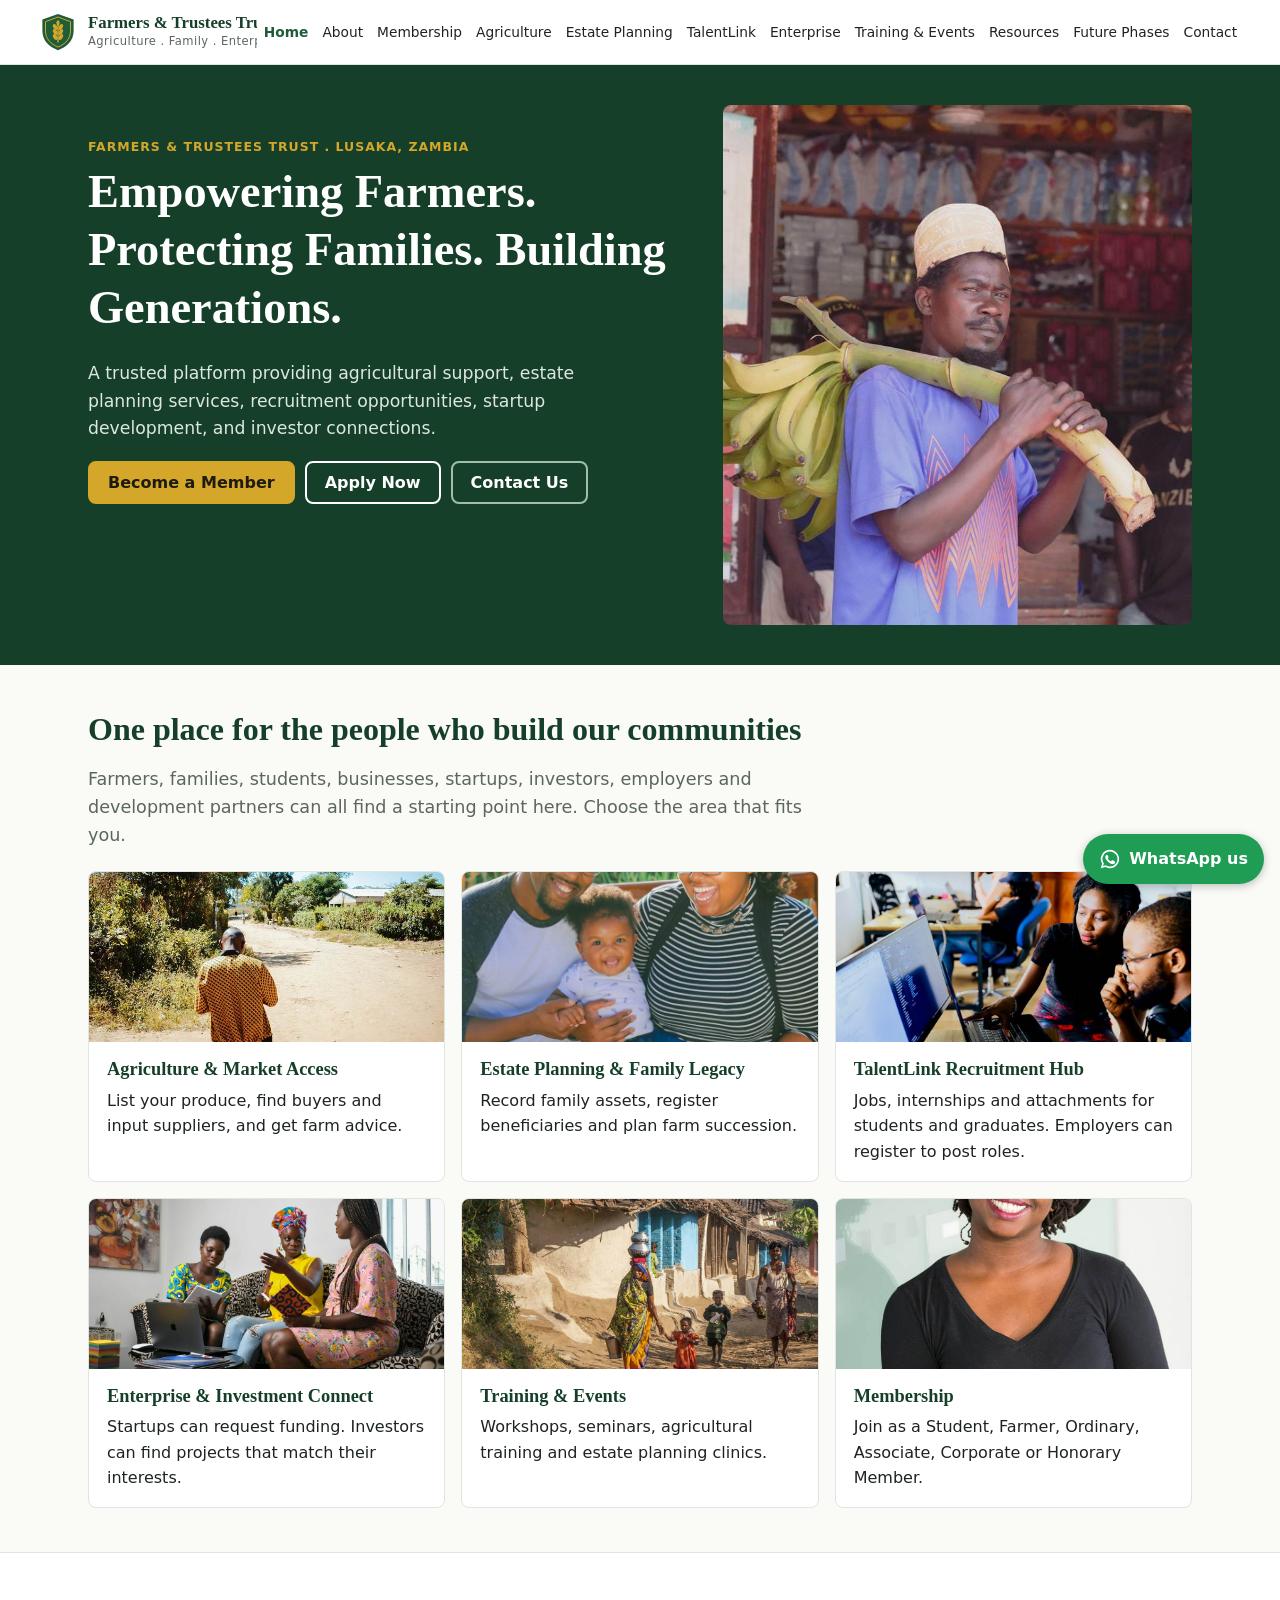
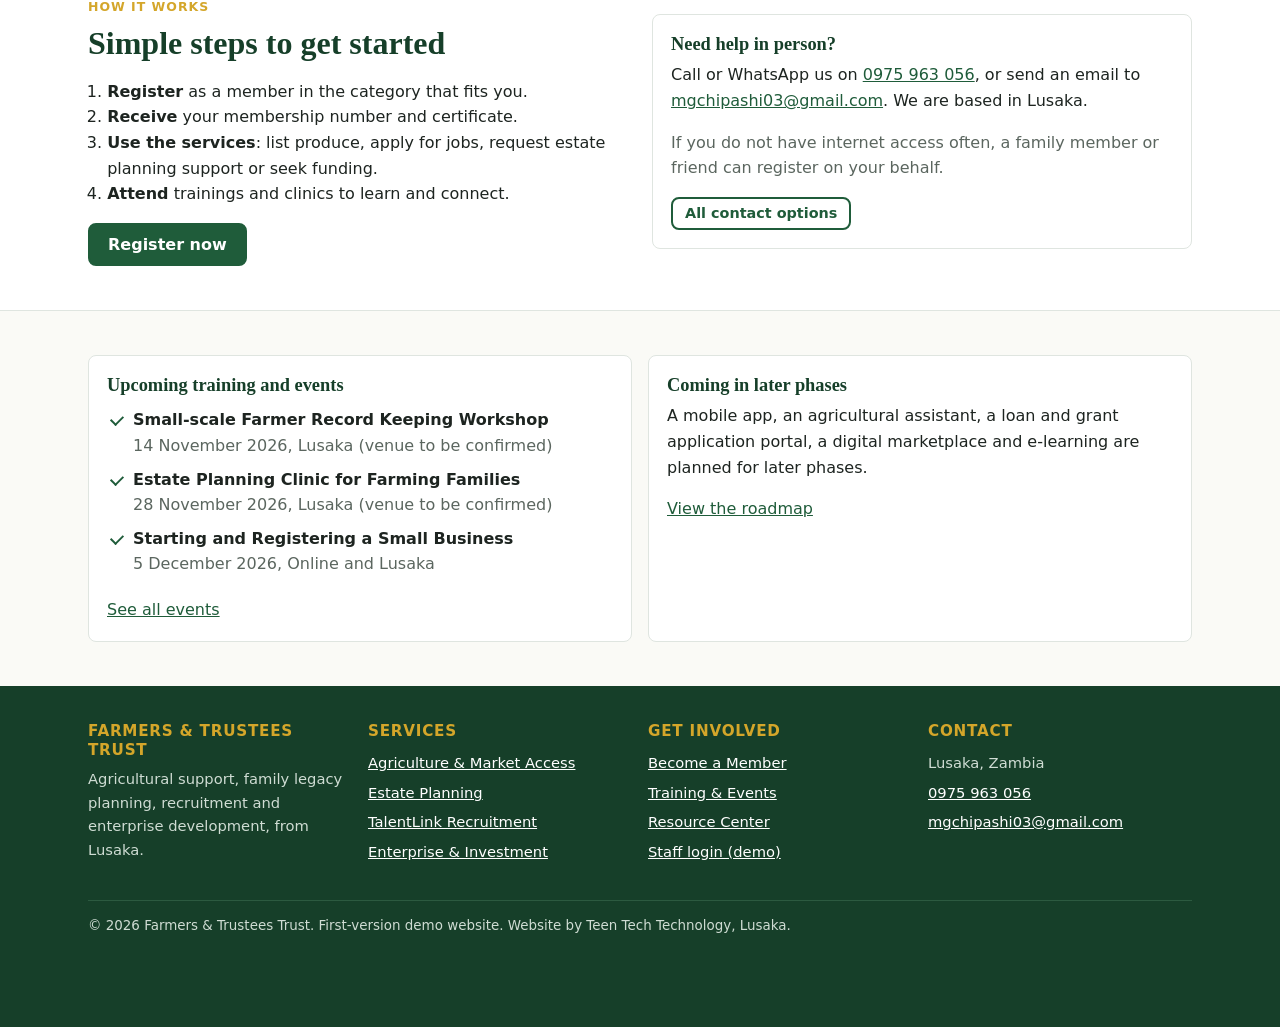
==== commit 06a3ba1a: "Revert "Visual redesign: new type, colour, hero, navigation, page headers and admin dashboard" This " ====
--- a/index.html
+++ b/index.html
@@ -5,85 +5,52 @@
 <meta name="viewport" content="width=device-width,initial-scale=1">
 <title>Farmers & Trustees Trust | Agriculture, Family Legacy, Jobs and Enterprise in Zambia</title>
 <meta name="description" content="A Lusaka-based trust supporting farmers, families, students, startups and investors with market access, estate planning, recruitment and enterprise support.">
-<meta name="theme-color" content="#0F3D2E">
-<link rel="icon" href="assets/img/favicon.svg" type="image/svg+xml">
-<link rel="icon" href="assets/img/favicon-32.png" sizes="32x32" type="image/png">
-<link rel="apple-touch-icon" href="assets/img/apple-touch-icon.png">
-<link rel="preconnect" href="https://fonts.googleapis.com">
-<link rel="preconnect" href="https://fonts.gstatic.com" crossorigin>
-<link rel="stylesheet" href="https://fonts.googleapis.com/css2?family=Fraunces:opsz,wght@9..144,300;9..144,400;9..144,500;9..144,600&family=Inter:wght@400;500;600&display=swap">
+<meta name="theme-color" content="#1f5c3a">
+<link rel="icon" href="assets/img/logo.svg" type="image/svg+xml">
 <link rel="stylesheet" href="assets/css/style.css">
 </head>
 <body>
 <main id="main">
-<section class="hero">
-<div class="wrap">
-<span class="kicker">Farmers &amp; Trustees Trust</span>
+<section class="hero"><div class="wrap">
+<div class="hero-text">
+<span class="kicker">Farmers &amp; Trustees Trust . Lusaka, Zambia</span>
 <h1>Empowering Farmers. Protecting Families. Building Generations.</h1>
-<p class="sub">A trusted platform providing agricultural support, estate planning services, recruitment opportunities, startup development, and investor connections.</p>
-<div class="btns"><a class="btn gold" href="membership.html">Become a Member <i data-i="arrow"></i></a><a class="btn ghost" href="talentlink.html#apply">Apply Now</a><a class="btn ghost" href="contact.html">Contact Us</a></div>
+<p>A trusted platform providing agricultural support, estate planning services, recruitment opportunities, startup development, and investor connections.</p>
+<div class="btns"><a class="btn gold" href="membership.html">Become a Member</a><a class="btn line" style="color:#fff;border-color:#fff" href="talentlink.html#apply">Apply Now</a><a class="btn line" style="color:#fff;border-color:#9fbfaa" href="contact.html">Contact Us</a></div>
 </div>
-<span class="credit">Banana farmers of Chiawa, Zambia. Photo: KambiloMusopelo, CC BY-SA 4.0</span>
-</section>
-<nav class="strip" aria-label="Service areas"><div class="wrap" style="padding:0"><ul>
-<li><a href="agriculture.html"><i data-i="sprout"></i>Agriculture &amp; Market Access</a></li>
-<li><a href="estate.html"><i data-i="shield"></i>Estate Planning &amp; Family Legacy</a></li>
-<li><a href="talentlink.html"><i data-i="briefcase"></i>TalentLink Recruitment</a></li>
-<li><a href="enterprise.html"><i data-i="trend"></i>Enterprise &amp; Investment</a></li>
-<li><a href="events.html"><i data-i="calendar"></i>Training &amp; Events</a></li>
-<li><a href="membership.html"><i data-i="id"></i>Membership</a></li>
-</ul></div></nav>
-
-<section><div class="wrap">
-<div class="sec-head split2"><div><span class="kicker">Who we are</span><h2>One trust for the people who build our communities</h2></div>
-<p class="lead">Farmers, families, students, businesses, startups, investors, employers and development partners can all find a starting point here. Choose the area that fits you, or speak to our team in Lusaka.</p></div>
-
-<article class="svc"><div class="img"><img src="assets/img/market.jpg" alt="Traders selling produce at a busy market" loading="lazy" width="1400" height="1050"></div>
-<div><span class="num">01</span><h3>Agriculture &amp; Market Access</h3><p class="muted">Practical help for farmers to reach buyers and grow better: produce marketing, commodity listings, buyer and supplier links, and farm advice.</p>
-<ul><li><a href="agriculture.html#sell">Post produce for sale <i data-i="arrow"></i></a></li><li><a href="agriculture.html#buy">Request produce as a buyer <i data-i="arrow"></i></a></li><li><a href="agriculture.html#advice">Ask for farm advisory support <i data-i="arrow"></i></a></li></ul></div></article>
-
-<article class="svc flip"><div class="img"><img src="assets/img/family.jpg" alt="Parents sitting with their young child outdoors" loading="lazy" width="1000" height="667"></div>
-<div><span class="num">02</span><h3>Estate Planning &amp; Family Legacy</h3><p class="muted">Help to record what a family owns, name beneficiaries and plan how land, farms and businesses pass to the next generation.</p>
-<ul><li><a href="estate.html#ep">Register for estate planning <i data-i="arrow"></i></a></li><li><a href="estate.html#inv">Complete a family asset inventory <i data-i="arrow"></i></a></li><li><a href="estate.html#ben">Register beneficiaries <i data-i="arrow"></i></a></li></ul></div></article>
-
-<article class="svc"><div class="img"><img src="assets/img/talent.jpg" alt="Two young professionals working at a computer" loading="lazy" width="1000" height="667"></div>
-<div><span class="num">03</span><h3>TalentLink Recruitment Hub</h3><p class="muted">Jobs, internships, volunteer roles and attachments for students and graduates, and a simple way for employers to find candidates.</p>
-<ul><li><a href="talentlink.html#jobs">Browse opportunities <i data-i="arrow"></i></a></li><li><a href="talentlink.html#apply">Apply for an internship <i data-i="arrow"></i></a></li><li><a href="talentlink.html#employer">Register as an employer <i data-i="arrow"></i></a></li></ul></div></article>
-
-<article class="svc flip"><div class="img"><img src="assets/img/enterprise.jpg" alt="Three women discussing a business plan around a laptop" loading="lazy" width="1000" height="667"></div>
-<div><span class="num">04</span><h3>Enterprise &amp; Investment Connect</h3><p class="muted">Startups can register, share a pitch deck and request funding. Investors can list their interests and be matched with suitable projects.</p>
-<ul><li><a href="enterprise.html#startup">Submit a funding request <i data-i="arrow"></i></a></li><li><a href="enterprise.html#investor">Register as an investor <i data-i="arrow"></i></a></li><li><a href="enterprise.html#match">Try investor matchmaking <i data-i="arrow"></i></a></li></ul></div></article>
-</div></section>
-
-<section class="band"><div class="wrap">
-<span class="kicker">Our mission</span>
-<blockquote>To empower communities through agriculture, family legacy planning, employment creation, entrepreneurship, and sustainable development.</blockquote>
-<div class="btns"><a class="btn ghost" href="about.html">About the Trust <i data-i="arrow"></i></a></div>
+<div class="hero-img"><img src="assets/img/farmer-produce.jpg" alt="A farmer carrying a bunch of fresh bananas at a market" width="667" height="1000"></div>
 </div></section>
 
 <section><div class="wrap">
-<div class="sec-head split2"><div><span class="kicker">How it works</span><h2>Four simple steps to get started</h2></div><p class="lead">If you do not use the internet often, a family member or friend can register on your behalf, or you can call us.</p></div>
-<ol class="steps">
-<li><div><h4>Register</h4><p>Join as a member in the category that fits you.</p></div></li>
-<li><div><h4>Receive your number</h4><p>Get a membership number and a printable certificate straight away.</p></div></li>
-<li><div><h4>Use the services</h4><p>List produce, apply for jobs, plan your estate or seek funding.</p></div></li>
-<li><div><h4>Learn and connect</h4><p>Attend trainings, workshops and estate planning clinics.</p></div></li>
-</ol>
-<div class="btns"><a class="btn" href="membership.html">Register now <i data-i="arrow"></i></a></div>
+<h2>One place for the people who build our communities</h2>
+<p class="lead">Farmers, families, students, businesses, startups, investors, employers and development partners can all find a starting point here. Choose the area that fits you.</p>
+<div class="grid g3" style="margin-top:22px">
+<a class="card photo" href="agriculture.html" style="text-decoration:none;color:inherit"><img src="assets/img/rural-road.jpg" alt="A farmer walking along a rural road" loading="lazy"><div class="in"><h3>Agriculture &amp; Market Access</h3><p>List your produce, find buyers and input suppliers, and get farm advice.</p></div></a>
+<a class="card photo" href="estate.html" style="text-decoration:none;color:inherit"><img src="assets/img/family.jpg" alt="Parents sitting with their young child" loading="lazy"><div class="in"><h3>Estate Planning &amp; Family Legacy</h3><p>Record family assets, register beneficiaries and plan farm succession.</p></div></a>
+<a class="card photo" href="talentlink.html" style="text-decoration:none;color:inherit"><img src="assets/img/talent.jpg" alt="Two young professionals working at a computer" loading="lazy"><div class="in"><h3>TalentLink Recruitment Hub</h3><p>Jobs, internships and attachments for students and graduates. Employers can register to post roles.</p></div></a>
+<a class="card photo" href="enterprise.html" style="text-decoration:none;color:inherit"><img src="assets/img/enterprise.jpg" alt="Three women discussing business plans around a laptop" loading="lazy"><div class="in"><h3>Enterprise &amp; Investment Connect</h3><p>Startups can request funding. Investors can find projects that match their interests.</p></div></a>
+<a class="card photo" href="events.html" style="text-decoration:none;color:inherit"><img src="assets/img/community.jpg" alt="A woman and children walking through a village" loading="lazy"><div class="in"><h3>Training &amp; Events</h3><p>Workshops, seminars, agricultural training and estate planning clinics.</p></div></a>
+<a class="card photo" href="membership.html" style="text-decoration:none;color:inherit"><img src="assets/img/about.jpg" alt="A smiling woman" loading="lazy"><div class="in"><h3>Membership</h3><p>Join as a Student, Farmer, Ordinary, Associate, Corporate or Honorary Member.</p></div></a>
+</div></div></section>
+
+<section class="alt"><div class="wrap split">
+<div><span class="kicker">How it works</span><h2>Simple steps to get started</h2>
+<ol style="padding-left:1.2em"><li><b>Register</b> as a member in the category that fits you.</li><li><b>Receive</b> your membership number and certificate.</li><li><b>Use the services</b>: list produce, apply for jobs, request estate planning support or seek funding.</li><li><b>Attend</b> trainings and clinics to learn and connect.</li></ol>
+<a class="btn" href="membership.html">Register now</a></div>
+<div class="card"><h3>Need help in person?</h3><p>Call or WhatsApp us on <a href="tel:+260975963056">0975 963 056</a>, or send an email to <a href="mailto:mgchipashi03@gmail.com">mgchipashi03@gmail.com</a>. We are based in Lusaka.</p><p class="muted">If you do not have internet access often, a family member or friend can register on your behalf.</p><a class="btn line sm" href="contact.html">All contact options</a></div>
 </div></section>
 
-<section class="alt"><div class="wrap split wide-l" style="align-items:start">
-<div><span class="kicker">Training &amp; events</span><h2>Upcoming sessions</h2><ul class="ev-list" id="home-events"></ul><div class="btns"><a class="btn line" href="events.html">All events <i data-i="arrow"></i></a></div></div>
-<div class="card" style="padding:var(--s4)"><span class="kicker">Speak to us</span><h3 style="font-size:1.6rem;font-weight:400">Prefer to talk in person?</h3><p class="muted">Our team is based in Lusaka. Call, WhatsApp or email and we will help you choose the right service.</p>
-<ul class="ticks"><li><a href="tel:+260975963056">0975 963 056</a></li><li><a href="https://wa.me/260975963056" target="_blank" rel="noopener">WhatsApp chat</a></li><li><a href="mailto:mgchipashi03@gmail.com">mgchipashi03@gmail.com</a></li></ul>
-<a class="btn link" href="roadmap.html">See what is planned for later phases <i data-i="arrow"></i></a></div>
-</div></section>
+<section><div class="wrap">
+<div class="grid g2">
+<div class="card"><h3>Upcoming training and events</h3><div id="home-events"></div><a href="events.html">See all events</a></div>
+<div class="card"><h3>Coming in later phases</h3><p>A mobile app, an agricultural assistant, a loan and grant application portal, a digital marketplace and e-learning are planned for later phases.</p><a href="roadmap.html">View the roadmap</a></div>
+</div></div></section>
 
 </main>
 <script src="assets/js/app.js"></script>
 
 <script>
-document.getElementById("home-events").innerHTML=FTT.SEED.events.slice(0,3).map(function(e){var d=new Date(e.date);return '<li><div class="ev-date"><b>'+d.getDate()+'</b><span>'+d.toLocaleDateString("en-GB",{month:"short"})+'</span></div><div><span class="tag">'+FTT.esc(e.type)+'</span><h4>'+FTT.esc(e.title)+'</h4><div class="meta">'+FTT.esc(e.venue)+'</div></div></li>'}).join("");
+document.getElementById("home-events").innerHTML="<ul class='ticks'>"+FTT.SEED.events.slice(0,3).map(function(e){return "<li><b>"+FTT.esc(e.title)+"</b><br><span class='muted'>"+new Date(e.date).toLocaleDateString('en-GB',{day:'numeric',month:'long',year:'numeric'})+", "+FTT.esc(e.venue)+"</span></li>"}).join("")+"</ul>";
 </script>
 
 </body>
--- a/assets/css/style.css
+++ b/assets/css/style.css
@@ -1,358 +1,125 @@
-/* Farmers & Trustees Trust . design system v2 */
-:root{
---forest:#0F3D2E;--forest-2:#16503D;--forest-3:#1E6A50;--forest-ink:#0A2A20;
---gold:#C9A227;--gold-d:#A8841A;--gold-l:#F3E9C8;
---cream:#F7F4EC;--cream-2:#EFEADD;--paper:#FFFFFF;
---ink:#1F2623;--ink-2:#47524C;--ink-3:#6E7872;--rule:#E3DDCD;--rule-2:#D6CFBC;
---s1:8px;--s2:16px;--s3:24px;--s4:32px;--s5:48px;--s6:64px;--s7:96px;
---r:4px;--r2:10px;
---serif:"Fraunces",Georgia,"Times New Roman",serif;--sans:"Inter",system-ui,-apple-system,"Segoe UI",Roboto,Arial,sans-serif;
---wrap:1200px}
+:root{--green:#1f5c3a;--green-d:#163f29;--green-l:#e8f1ea;--gold:#d4a62a;--gold-l:#fbf3dc;--ink:#1d2420;--muted:#5b665f;--line:#dfe5e0;--bg:#fafaf6;--r:8px}
 *{box-sizing:border-box}
-html{-webkit-text-size-adjust:100%;scroll-padding-top:96px}
-body{margin:0;font-family:var(--sans);font-size:16px;line-height:1.65;color:var(--ink);background:var(--cream);-webkit-font-smoothing:antialiased;text-rendering:optimizeLegibility}
+html{-webkit-text-size-adjust:100%}
+body{margin:0;font:16px/1.6 system-ui,-apple-system,"Segoe UI",Roboto,Arial,sans-serif;color:var(--ink);background:var(--bg)}
 img{max-width:100%;display:block}
-a{color:var(--forest-3);text-underline-offset:3px;text-decoration-thickness:1px}
-a:hover{color:var(--forest)}
-h1,h2,h3,h4{font-family:var(--serif);font-weight:500;color:var(--forest-ink);line-height:1.15;margin:0 0 var(--s2);letter-spacing:-.01em;font-variation-settings:"opsz" 96}
-h1{font-size:clamp(2.25rem,5.4vw,4rem);font-weight:400}
-h2{font-size:clamp(1.75rem,3.4vw,2.6rem);font-weight:400}
-h3{font-size:1.3rem}
-h4{font-family:var(--sans);font-size:1rem;font-weight:600;letter-spacing:0}
-p{margin:0 0 var(--s2)}
-strong,b{font-weight:600}
-.wrap{max-width:var(--wrap);margin:0 auto;padding:0 20px}
-@media(min-width:768px){.wrap{padding:0 32px}}
-.skip{position:absolute;left:-999px}.skip:focus{left:8px;top:8px;background:#fff;padding:8px;z-index:200}
-.ico{width:20px;height:20px;flex:none;stroke:currentColor;fill:none;stroke-width:1.6;stroke-linecap:round;stroke-linejoin:round;vertical-align:middle}
-.kicker{display:inline-flex;align-items:center;gap:10px;font-family:var(--sans);font-size:.75rem;font-weight:600;letter-spacing:.16em;text-transform:uppercase;color:var(--gold-d);margin-bottom:var(--s2)}
-.kicker:before{content:"";width:24px;height:1px;background:currentColor}
-.lead{font-size:1.15rem;line-height:1.7;color:var(--ink-2);max-width:640px}
-.muted{color:var(--ink-3)}
-.rule{height:1px;background:var(--rule);border:0;margin:var(--s4) 0}
-.goldrule{width:56px;height:2px;background:var(--gold);border:0;margin:0 0 var(--s3)}
-
-/* ---------- header ---------- */
-.topbar{background:var(--forest-ink);color:#C9D6CF;font-size:.8rem}
-.topbar .wrap{display:flex;justify-content:flex-end;gap:var(--s3);min-height:36px;align-items:center}
-.topbar a{color:#E8EFEA;text-decoration:none;display:inline-flex;gap:6px;align-items:center}.topbar a:hover{color:#fff}
-.topbar .ico{width:14px;height:14px}
-.topbar .loc{margin-right:auto;display:none}
-@media(min-width:768px){.topbar .loc{display:inline-flex;gap:6px;align-items:center}}
-@media(max-width:560px){.topbar .mail{display:none}}
-.site-header{background:rgba(255,255,255,.97);border-bottom:1px solid var(--rule);position:sticky;top:0;z-index:100;backdrop-filter:saturate(1.4) blur(6px)}
-.site-header .wrap{display:flex;align-items:center;gap:var(--s3);min-height:76px}
-.brand{display:flex;align-items:center;gap:12px;text-decoration:none;color:var(--forest-ink);margin-right:auto}
-.brand img{width:38px;height:44px}
-.brand .wm{white-space:nowrap;display:flex;flex-direction:column;line-height:1}
-.brand .wm b{font-family:var(--serif);font-weight:500;font-size:1.22rem;letter-spacing:-.01em}
-.brand .wm small{font-size:.64rem;letter-spacing:.22em;text-transform:uppercase;color:var(--gold-d);margin-top:5px;font-weight:600}
-.nav{display:none}
-.nav>ul{list-style:none;margin:0;padding:0;display:flex;align-items:center;gap:2px}
-.nav>ul>li{position:relative}
-.nav>ul>li>a,.nav>ul>li>button{display:flex;align-items:center;gap:4px;padding:10px 14px;font:500 .94rem var(--sans);color:var(--ink);text-decoration:none;background:none;border:0;cursor:pointer;border-radius:var(--r)}
-.nav>ul>li>a:hover,.nav>ul>li>button:hover{color:var(--forest)}
-.nav [aria-current=page],.nav .is-current>button{color:var(--forest);box-shadow:inset 0 -2px 0 var(--gold)}
-.nav .ico{width:15px;height:15px}
-.mega{position:absolute;left:50%;top:100%;transform:translateX(-50%);width:640px;background:#fff;border:1px solid var(--rule);border-top:2px solid var(--gold);padding:var(--s3);display:none;grid-template-columns:1fr 1fr;gap:4px;box-shadow:0 18px 40px -18px rgba(15,61,46,.25)}
-.has-mega:hover .mega,.has-mega:focus-within .mega,.has-mega.open .mega{display:grid}
-.mega a{display:flex;gap:14px;padding:14px;text-decoration:none;color:var(--ink);border-radius:var(--r)}
-.mega a:hover{background:var(--cream)}
-.mega a .ic{width:40px;height:40px;border:1px solid var(--rule);border-radius:50%;display:grid;place-items:center;color:var(--forest);flex:none}
-.mega a b{display:block;font-weight:600;color:var(--forest-ink);font-size:.95rem}
-.mega a span.d{display:block;font-size:.84rem;color:var(--ink-3);line-height:1.45;margin-top:2px}
-.site-header .hdr-cta{display:none}
-.burger{display:inline-flex;align-items:center;gap:8px;border:1px solid var(--rule-2);background:#fff;border-radius:var(--r);padding:10px 14px;font:500 .9rem var(--sans);cursor:pointer;color:var(--ink)}
-@media(min-width:1100px){.nav{display:block}.site-header .hdr-cta{display:inline-flex}.burger{display:none}}
-/* drawer */
-.drawer{position:fixed;inset:0;z-index:300;display:none}
-.drawer.open{display:block}
-.drawer .scrim{position:absolute;inset:0;background:rgba(10,42,32,.45)}
-.drawer .sheet{position:absolute;right:0;top:0;bottom:0;width:min(88vw,380px);background:var(--cream);display:flex;flex-direction:column;overflow-y:auto}
-.drawer .dh{display:flex;justify-content:space-between;align-items:center;padding:var(--s2) 20px;border-bottom:1px solid var(--rule);background:#fff}
-.drawer nav{padding:var(--s2) 20px}
-.drawer nav a{display:flex;justify-content:space-between;align-items:center;padding:14px 0;border-bottom:1px solid var(--rule);color:var(--ink);text-decoration:none;font-size:1.05rem}
-.drawer nav a[aria-current=page]{color:var(--forest);font-weight:600}
-.drawer .grp{font-size:.72rem;letter-spacing:.16em;text-transform:uppercase;color:var(--gold-d);font-weight:600;margin:var(--s3) 0 0}
-.drawer nav .sub a{padding-left:0;font-size:1rem}
-.drawer .df{margin-top:auto;padding:20px;border-top:1px solid var(--rule);background:#fff}
-.drawer .df .btn{width:100%;justify-content:center}
-body.locked{overflow:hidden}
-
-/* ---------- buttons ---------- */
-.btn{display:inline-flex;align-items:center;gap:10px;background:var(--forest);color:#fff;border:1px solid var(--forest);padding:13px 22px;border-radius:var(--r);text-decoration:none;font:600 .95rem/1.2 var(--sans);letter-spacing:.01em;cursor:pointer;transition:background-color .15s,color .15s,border-color .15s}
-.btn:hover{background:var(--forest-ink);color:#fff}
-.btn .ico{width:16px;height:16px}
-.btn.gold{background:var(--gold);border-color:var(--gold);color:var(--forest-ink)}.btn.gold:hover{background:#D8B23A;border-color:#D8B23A;color:var(--forest-ink)}
-.btn.line{background:transparent;color:var(--forest);border-color:var(--rule-2)}.btn.line:hover{border-color:var(--forest);background:transparent;color:var(--forest)}
-.btn.ghost{background:transparent;color:#fff;border-color:rgba(255,255,255,.55)}.btn.ghost:hover{background:rgba(255,255,255,.1);border-color:#fff}
-.btn.sm{padding:8px 14px;font-size:.85rem}
-.btn.link{background:none;border:0;padding:0;color:var(--forest);font-weight:600}.btn.link:hover{background:none;color:var(--forest-ink)}
-.btns{display:flex;flex-wrap:wrap;gap:12px;margin-top:var(--s3)}
-
-/* ---------- sections ---------- */
-section{padding:var(--s6) 0}
-@media(min-width:900px){section{padding:var(--s7) 0}}
-section.tight{padding:var(--s5) 0}
-.alt{background:var(--paper);border-top:1px solid var(--rule);border-bottom:1px solid var(--rule)}
-.sec-head{display:grid;gap:var(--s2);margin-bottom:var(--s5)}
-@media(min-width:900px){.sec-head.split2{grid-template-columns:1.1fr .9fr;align-items:end}.sec-head.split2 p{margin:0}}
-
+a{color:var(--green)}
+h1,h2,h3{line-height:1.25;margin:0 0 .5em;font-family:Georgia,"Times New Roman",serif;color:var(--green-d)}
+h1{font-size:clamp(1.9rem,5vw,2.9rem)}h2{font-size:clamp(1.45rem,3.4vw,2rem)}h3{font-size:1.15rem}
+p{margin:0 0 1em}
+.wrap{max-width:1140px;margin:0 auto;padding:0 18px}
+.skip{position:absolute;left:-999px}.skip:focus{left:8px;top:8px;background:#fff;padding:8px;z-index:99}
+/* header */
+.site-header{background:#fff;border-bottom:1px solid var(--line);position:sticky;top:0;z-index:50}
+.site-header .wrap{max-width:1240px;display:flex;align-items:center;justify-content:space-between;min-height:64px;gap:12px}
+.brand{display:flex;align-items:center;gap:10px;text-decoration:none;color:var(--green-d)}
+.brand img{width:40px;height:40px}
+.brand span{white-space:nowrap}.brand b{font-family:Georgia,serif;font-size:1.05rem;line-height:1.1;display:block}
+.brand small{display:block;color:var(--muted);font-size:.72rem;letter-spacing:.04em}
+.nav-toggle{display:inline-flex;align-items:center;gap:6px;border:1px solid var(--line);background:#fff;border-radius:var(--r);padding:8px 12px;font:inherit;cursor:pointer}
+.main-nav{display:none;position:absolute;left:0;right:0;top:64px;background:#fff;border-bottom:1px solid var(--line);padding:8px 18px 16px}
+.main-nav.open{display:block}
+.main-nav a{display:block;padding:10px 4px;text-decoration:none;color:var(--ink);border-bottom:1px solid #f0f2f0}
+.main-nav a[aria-current=page]{color:var(--green);font-weight:600}
+@media(min-width:1280px){.nav-toggle{display:none}.main-nav{display:flex;position:static;padding:0;border:0;gap:0;flex-wrap:nowrap;justify-content:flex-end}
+.main-nav a{border:0;padding:6px 7px;font-size:.86rem;white-space:nowrap;border-radius:6px}.main-nav a:hover{background:var(--green-l)}}
+/* buttons */
+.btn{display:inline-block;background:var(--green);color:#fff;border:2px solid var(--green);padding:10px 18px;border-radius:var(--r);text-decoration:none;font-family:inherit;font-size:1rem;font-weight:600;line-height:1.2;cursor:pointer}
+.btn:hover{background:var(--green-d)}
+.btn.gold{background:var(--gold);border-color:var(--gold);color:#1d1a0e}.btn.gold:hover{background:#c29620}
+.btn.line{background:transparent;color:var(--green)}.btn.line:hover{background:var(--green-l)}
+.btn.sm{padding:6px 12px;font-size:.9rem}
+.btns{display:flex;flex-wrap:wrap;gap:10px;margin-top:18px}
+/* sections */
+section{padding:44px 0}
+.alt{background:#fff;border-top:1px solid var(--line);border-bottom:1px solid var(--line)}
+.page-head{background:var(--green);color:#fff;padding:36px 0}
+.page-head h1{color:#fff;margin-bottom:.3em}.page-head p{max-width:720px;color:#e6efe8;margin:0}
+.kicker{display:block;font-size:.78rem;letter-spacing:.08em;text-transform:uppercase;color:var(--gold);font-weight:700;margin-bottom:6px}
+.lead{font-size:1.1rem;color:var(--muted);max-width:720px}
 /* hero */
-.hero{position:relative;min-height:86vh;min-height:min(86svh,820px);display:flex;align-items:flex-end;color:#fff;background:var(--forest-ink) url(../img/hero.jpg) center 40%/cover no-repeat;padding:0}
-.hero:before{content:"";position:absolute;inset:0;background:linear-gradient(180deg,rgba(10,42,32,.35) 0%,rgba(10,42,32,.25) 30%,rgba(10,42,32,.78) 72%,rgba(10,42,32,.92) 100%),linear-gradient(90deg,rgba(10,42,32,.55),rgba(10,42,32,0) 70%)}
-.hero .wrap{position:relative;width:100%;padding-top:var(--s7);padding-bottom:var(--s5)}
-.hero .kicker{color:var(--gold)}
-.hero h1{color:#fff;max-width:16ch;margin-bottom:var(--s3)}
-.hero p.sub{font-size:1.15rem;line-height:1.7;color:rgba(255,255,255,.86);max-width:560px;margin:0}
-.hero .credit{position:absolute;left:20px;right:90px;bottom:8px;line-height:1.3;font-size:.68rem;color:rgba(255,255,255,.55)}
-.strip{background:#fff;border-bottom:1px solid var(--rule)}
-.strip ul{list-style:none;margin:0;padding:0;display:grid;grid-template-columns:1fr 1fr}
-.strip li{border-right:1px solid var(--rule);border-bottom:1px solid var(--rule)}
-.strip li:nth-child(2n){border-right:0}
-.strip a{display:flex;align-items:center;gap:12px;padding:18px 16px;text-decoration:none;color:var(--ink);font-size:.9rem;font-weight:500;line-height:1.3;height:100%}
-.strip a .ico{color:var(--gold-d)}
-.strip a:hover{background:var(--cream);color:var(--forest)}
-@media(min-width:900px){.strip ul{grid-template-columns:repeat(6,1fr)}.strip li{border-bottom:0}.strip li:nth-child(2n){border-right:1px solid var(--rule)}.strip li:last-child{border-right:0}.strip a{flex-direction:column;align-items:flex-start;padding:24px 20px}}
-
-/* inner page header */
-.page-head{position:relative;color:#fff;background:var(--forest) center/cover no-repeat;padding:var(--s6) 0 var(--s5)}
-.page-head:before{content:"";position:absolute;inset:0;background:linear-gradient(90deg,rgba(10,42,32,.94) 0%,rgba(10,42,32,.82) 45%,rgba(10,42,32,.5) 100%)}
-.page-head.pattern{background-color:var(--forest);background-image:url("data:image/svg+xml,%3Csvg xmlns='http://www.w3.org/2000/svg' width='56' height='56' viewBox='0 0 56 56'%3E%3Cpath d='M28 4v48M28 16c-6 0-9-4-9-9 6 0 9 4 9 9zm0 0c6 0 9-4 9-9-6 0-9 4-9 9zm0 14c-6 0-9-4-9-9 6 0 9 4 9 9zm0 0c6 0 9-4 9-9-6 0-9 4-9 9z' fill='none' stroke='%23C9A227' stroke-opacity='.12'/%3E%3C/svg%3E");background-size:56px 56px}
-.page-head.pattern:before{background:linear-gradient(90deg,rgba(10,42,32,.4),rgba(10,42,32,0))}
-.page-head .wrap{position:relative}
-.page-head h1{color:#fff;font-size:clamp(2rem,4.6vw,3.25rem);max-width:20ch;margin-bottom:var(--s2)}
-.page-head p{max-width:620px;color:rgba(255,255,255,.84);font-size:1.08rem;margin:0}
-.page-head .kicker{color:var(--gold)}
-@media(min-width:900px){.page-head{padding:var(--s7) 0 var(--s6)}}
-.crumbs{display:flex;flex-wrap:wrap;gap:8px;align-items:center;font-size:.82rem;color:rgba(255,255,255,.7);margin-bottom:var(--s4);list-style:none;padding:0}
-.crumbs a{color:rgba(255,255,255,.85);text-decoration:none}.crumbs a:hover{color:#fff;text-decoration:underline}
-.crumbs li+li:before{content:"/";margin-right:8px;color:rgba(255,255,255,.4)}
-
-/* grids & generic cards */
-.grid{display:grid;gap:var(--s3)}
-@media(min-width:640px){.g2{grid-template-columns:repeat(2,1fr)}.g3{grid-template-columns:repeat(2,1fr)}.g4{grid-template-columns:repeat(2,1fr)}}
-@media(min-width:1000px){.g3{grid-template-columns:repeat(3,1fr)}.g4{grid-template-columns:repeat(4,1fr)}}
-.card{background:var(--paper);border:1px solid var(--rule);border-radius:var(--r);padding:var(--s3)}
-.card h3{font-size:1.2rem;margin-bottom:var(--s1)}
-.card p:last-child{margin-bottom:0}
-.card.quiet{background:transparent}
-.split{display:grid;gap:var(--s4);align-items:center}
-@media(min-width:900px){.split{grid-template-columns:1fr 1fr;gap:var(--s6)}.split.wide-l{grid-template-columns:1.2fr .8fr}.split.wide-r{grid-template-columns:.8fr 1.2fr}}
-.split>img,.frame img{width:100%;height:100%;max-height:520px;object-fit:cover;border-radius:var(--r)}
-.frame{position:relative}
-.frame:after{content:"";position:absolute;left:-12px;bottom:-12px;width:40%;height:40%;border-left:2px solid var(--gold);border-bottom:2px solid var(--gold);pointer-events:none}
-ul.ticks{list-style:none;padding:0;margin:0 0 var(--s2)}
-ul.ticks li{padding:8px 0 8px 30px;position:relative;border-bottom:1px solid var(--rule)}
-ul.ticks li:last-child{border-bottom:0}
-ul.ticks li:before{content:"";position:absolute;left:2px;top:15px;width:12px;height:7px;border-left:1.6px solid var(--gold-d);border-bottom:1.6px solid var(--gold-d);transform:rotate(-45deg)}
-.tag{display:inline-flex;align-items:center;gap:6px;border:1px solid var(--rule-2);color:var(--ink-2);font-size:.72rem;padding:3px 10px;border-radius:999px;font-weight:600;letter-spacing:.04em;text-transform:uppercase;background:#fff;white-space:nowrap}
-.tag.gold{border-color:#E4D39A;background:var(--gold-l);color:#6E560F}
-.note{background:#FBF7EA;border:1px solid #EADFB9;border-left:3px solid var(--gold);padding:12px 16px;border-radius:var(--r);font-size:.9rem;color:var(--ink-2);margin:0 0 var(--s3)}
-
-/* editorial service rows (home) */
-.svc{display:grid;gap:var(--s4);padding:var(--s5) 0;border-top:1px solid var(--rule);align-items:center}
-.svc:first-of-type{border-top:0;padding-top:0}
-.svc .img{aspect-ratio:4/3;overflow:hidden;border-radius:var(--r)}
-.svc .img img{width:100%;height:100%;object-fit:cover;transition:transform .5s}
-.svc:hover .img img{transform:scale(1.02)}
-.svc .num{font-family:var(--serif);font-size:.95rem;color:var(--gold-d);display:block;margin-bottom:var(--s1)}
-.svc h3{font-size:clamp(1.5rem,2.6vw,2rem);font-weight:400}
-.svc ul{list-style:none;padding:0;margin:var(--s3) 0;display:grid;gap:0;border-top:1px solid var(--rule)}
-.svc ul li{border-bottom:1px solid var(--rule)}
-.svc ul a{display:flex;justify-content:space-between;align-items:center;padding:12px 0;text-decoration:none;color:var(--ink)}
-.svc ul a:hover{color:var(--forest)}
-.svc ul a .ico{width:16px;height:16px;color:var(--gold-d)}
-@media(min-width:900px){.svc{grid-template-columns:1fr 1fr;gap:var(--s6)}.svc.flip .img{order:2}}
-
-/* mission band */
-.band{background:var(--forest);color:#fff;position:relative;overflow:hidden}
-.band blockquote{margin:0;font-family:var(--serif);font-weight:300;font-size:clamp(1.6rem,3.6vw,2.75rem);line-height:1.3;max-width:22ch;color:#fff;letter-spacing:-.01em}
-
-.band .who{margin-top:var(--s4);font-size:.8rem;letter-spacing:.16em;text-transform:uppercase;color:var(--gold)}
-.band p{color:rgba(255,255,255,.8)}
-.band h2,.band h3{color:#fff}
-.band .wrap{position:relative}
-.band:after{content:"";position:absolute;right:-60px;top:50%;transform:translateY(-50%);width:420px;height:480px;background:url(../img/logo.svg) center/contain no-repeat;opacity:.06;filter:grayscale(1) brightness(3)}
-
-/* numbered steps */
-.steps{list-style:none;margin:0;padding:0;display:grid;gap:0;counter-reset:s}
-.steps li{counter-increment:s;padding:var(--s3) 0;border-top:1px solid var(--rule);display:grid;grid-template-columns:56px 1fr;gap:var(--s2)}
-.steps li:before{content:"0" counter(s);font-family:var(--serif);font-size:1.75rem;color:var(--gold-d);line-height:1}
-.steps h4{margin:0 0 4px}.steps p{margin:0;color:var(--ink-2)}
-@media(min-width:900px){.steps{grid-template-columns:repeat(4,1fr);gap:var(--s4)}.steps li{grid-template-columns:1fr;border-top:2px solid var(--forest);padding-top:var(--s3)}}
-
-/* event list */
-.ev-list{list-style:none;margin:0;padding:0;border-top:1px solid var(--rule)}
-.ev-list li{display:grid;grid-template-columns:72px 1fr;gap:var(--s3);padding:var(--s3) 0;border-bottom:1px solid var(--rule);align-items:start}
-.ev-date{border:1px solid var(--rule-2);border-radius:var(--r);text-align:center;padding:8px 0;background:#fff;line-height:1.1}
-.ev-date b{display:block;font-family:var(--serif);font-size:1.6rem;font-weight:500;color:var(--forest)}
-.ev-date span{font-size:.7rem;letter-spacing:.14em;text-transform:uppercase;color:var(--ink-3)}
-.ev-list h4{margin:4px 0 4px;font-family:var(--serif);font-weight:500;font-size:1.15rem}
-.ev-list .meta{font-size:.88rem;color:var(--ink-3)}
-@media(min-width:768px){.ev-list li.act{grid-template-columns:72px 1fr auto;align-items:center}}
-
-/* membership comparison */
-.tiers{display:grid;gap:0;border:1px solid var(--rule);border-radius:var(--r);background:#fff;overflow:hidden}
-.tier{padding:var(--s3);border-bottom:1px solid var(--rule);display:flex;flex-direction:column;gap:var(--s1);position:relative}
-.tier:last-child{border-bottom:0}
-.tier h3{font-size:1.3rem;margin:0}
-.tier .for{font-size:.92rem;color:var(--ink-2);margin:0}
-.tier ul{list-style:none;padding:0;margin:var(--s1) 0 var(--s2);font-size:.9rem}
-.tier ul li{padding:5px 0 5px 22px;position:relative;color:var(--ink-2)}
-.tier ul li:before{content:"";position:absolute;left:2px;top:12px;width:9px;height:5px;border-left:1.5px solid var(--gold-d);border-bottom:1.5px solid var(--gold-d);transform:rotate(-45deg)}
-.tier .fee{margin-top:auto;padding-top:var(--s2);border-top:1px solid var(--rule);font-size:.85rem;color:var(--ink-3);display:flex;justify-content:space-between;align-items:center;gap:8px}
-.tier .fee b{color:var(--ink);font-weight:600}
-.tier.feat{background:var(--forest);color:#fff}
-.tier.feat h3,.tier.feat .fee b{color:#fff}.tier.feat .for,.tier.feat ul li{color:rgba(255,255,255,.82)}.tier.feat .fee{border-color:rgba(255,255,255,.18);color:rgba(255,255,255,.7)}
-.tier.feat ul li:before{border-color:var(--gold)}
-.tier .flag{position:absolute;top:var(--s3);right:var(--s3);font-size:.68rem;letter-spacing:.14em;text-transform:uppercase;color:var(--gold);font-weight:600}
-@media(min-width:700px){.tiers{grid-template-columns:repeat(2,1fr)}.tier{border-right:1px solid var(--rule)}.tier:nth-child(2n){border-right:0}.tier:nth-last-child(-n+2){border-bottom:0}}
-@media(min-width:1100px){.tiers{grid-template-columns:repeat(3,1fr)}.tier:nth-child(2n){border-right:1px solid var(--rule)}.tier:nth-child(3n){border-right:0}.tier{border-bottom:1px solid var(--rule)}.tier:nth-last-child(-n+3){border-bottom:0}}
-
-/* values list */
-.values{list-style:none;margin:0;padding:0;counter-reset:v;border-top:1px solid var(--rule)}
-.values li{counter-increment:v;display:grid;grid-template-columns:48px 1fr;gap:var(--s2);padding:var(--s3) 0;border-bottom:1px solid var(--rule)}
-.values li:before{content:counter(v,upper-roman);font-family:var(--serif);color:var(--gold-d);font-size:1.1rem}
-.values h3{margin:0 0 4px;font-size:1.35rem}.values p{margin:0;color:var(--ink-2)}
-@media(min-width:900px){.values li{grid-template-columns:64px 280px 1fr;align-items:baseline}}
-
-/* sub navigation (tabs) */
-.tabs{display:flex;gap:0;margin:0 0 var(--s5);overflow-x:auto;border-bottom:1px solid var(--rule);scrollbar-width:none;-webkit-overflow-scrolling:touch}
-.tabs::-webkit-scrollbar{display:none}
-.tabs button{flex:none;border:0;background:none;padding:14px 18px;font:500 .92rem var(--sans);color:var(--ink-2);cursor:pointer;border-bottom:2px solid transparent;margin-bottom:-1px;white-space:nowrap}
-.tabs button:hover{color:var(--forest)}
-.tabs button.on{color:var(--forest);border-bottom-color:var(--gold);font-weight:600}
-.subnav{position:sticky;top:76px;z-index:40;background:var(--cream);margin-top:calc(-1 * var(--s6));padding-top:var(--s2)}
+.hero{background:var(--green-d);color:#fff;padding:0}
+.hero .wrap{display:grid;gap:0}
+.hero-text{padding:40px 0 32px}
+.hero h1{color:#fff}.hero p{color:#dce8df;font-size:1.08rem;max-width:560px}
+.hero-img{margin:0 -18px}
+.hero-img img{width:100%;height:280px;object-fit:cover;object-position:center 30%}
+@media(min-width:860px){.hero .wrap{grid-template-columns:1.15fr .85fr;align-items:stretch}.hero-text{padding:72px 40px 72px 0}.hero-img{margin:0}.hero-img{padding:40px 0}.hero-img img{height:100%;min-height:420px;max-height:520px;border-radius:var(--r)}}
+/* grids, cards */
+.grid{display:grid;gap:16px}
+@media(min-width:640px){.g2{grid-template-columns:repeat(2,1fr)}.g3{grid-template-columns:repeat(2,1fr)}}
+@media(min-width:960px){.g3{grid-template-columns:repeat(3,1fr)}.g4{grid-template-columns:repeat(4,1fr)}}
+@media(min-width:640px) and (max-width:959px){.g4{grid-template-columns:repeat(2,1fr)}}
+.card{background:#fff;border:1px solid var(--line);border-radius:var(--r);padding:18px}
+.card h3{margin-bottom:.35em}.card p:last-child{margin-bottom:0}
+.card.photo{padding:0;overflow:hidden}.card.photo img{height:170px;width:100%;object-fit:cover}.card.photo .in{padding:16px 18px}
+.split{display:grid;gap:24px;align-items:center}
+@media(min-width:860px){.split{grid-template-columns:1fr 1fr}}
+.split img{border-radius:var(--r);width:100%;max-height:380px;object-fit:cover}
+ul.ticks{list-style:none;padding:0;margin:0 0 1em}ul.ticks li{padding:4px 0 4px 26px;position:relative}
+ul.ticks li:before{content:"";position:absolute;left:4px;top:12px;width:10px;height:6px;border-left:2px solid var(--green);border-bottom:2px solid var(--green);transform:rotate(-45deg)}
+.tag{display:inline-block;background:var(--green-l);color:var(--green-d);font-size:.78rem;padding:2px 8px;border-radius:20px;font-weight:600}
+.tag.gold{background:var(--gold-l);color:#7a5c0b}
+.note{background:var(--gold-l);border-left:4px solid var(--gold);padding:10px 14px;border-radius:4px;font-size:.92rem;margin:0 0 16px}
+.muted{color:var(--muted)}
+/* tabs */
+.tabs{display:flex;flex-wrap:wrap;gap:6px;margin-bottom:18px}
+.tabs button{border:1px solid var(--line);background:#fff;padding:8px 14px;border-radius:20px;font:inherit;font-size:.92rem;cursor:pointer}
+.tabs button.on{background:var(--green);color:#fff;border-color:var(--green)}
 .panel{display:none}.panel.on{display:block}
-.panel>h2:first-child{margin-bottom:var(--s3)}
-
 /* forms */
-form.f{background:var(--paper);border:1px solid var(--rule);border-radius:var(--r);padding:var(--s3)}
-@media(min-width:768px){form.f{padding:var(--s4) var(--s5)}}
-form.f>h3:first-child,form.f>.fh{font-size:1.5rem;font-weight:400;margin-bottom:var(--s1)}
-form.f>h3:first-child:after{content:"";display:block;width:40px;height:2px;background:var(--gold);margin:var(--s2) 0 var(--s3)}
-fieldset{border:0;padding:0;margin:0 0 var(--s4)}
-fieldset+fieldset{padding-top:var(--s4);border-top:1px solid var(--rule)}
-legend{display:flex;align-items:center;gap:12px;font-family:var(--sans);font-weight:600;font-size:.8rem;letter-spacing:.14em;text-transform:uppercase;color:var(--forest);margin-bottom:var(--s3);padding:0}
-legend i{font-style:normal;width:26px;height:26px;border:1px solid var(--gold);border-radius:50%;display:grid;place-items:center;font-family:var(--serif);letter-spacing:0;color:var(--gold-d);font-size:.85rem}
-.fr{display:grid;gap:0 var(--s3)}
-@media(min-width:640px){.fr.c2{grid-template-columns:1fr 1fr}.fr.c3{grid-template-columns:1fr 1fr 1fr}}
-label{display:block;font-weight:500;font-size:.86rem;margin-bottom:6px;color:var(--ink)}
-label .opt{font-weight:400;color:var(--ink-3);font-size:.8rem}
-input,select,textarea{width:100%;font:400 1rem/1.4 var(--sans);padding:12px 14px;border:1px solid var(--rule-2);border-radius:var(--r);background:#FDFCF8;color:var(--ink);transition:border-color .15s,box-shadow .15s;min-height:48px}
-input[type=file]{padding:10px;background:#fff}
-select{appearance:none;background-image:url("data:image/svg+xml,%3Csvg xmlns='http://www.w3.org/2000/svg' width='12' height='8' viewBox='0 0 12 8'%3E%3Cpath d='M1 1l5 5 5-5' fill='none' stroke='%2347524C' stroke-width='1.5'/%3E%3C/svg%3E");background-repeat:no-repeat;background-position:right 14px center;padding-right:38px}
-input:hover,select:hover,textarea:hover{border-color:#B9B19A}
-input:focus,select:focus,textarea:focus{outline:0;border-color:var(--forest);box-shadow:0 0 0 3px rgba(201,162,39,.25);background:#fff}
-textarea{min-height:120px;resize:vertical}
-.field{margin-bottom:var(--s3)}
-.field .err{display:none;color:#9B2C1F;font-size:.82rem;margin-top:6px}
-.field.bad input,.field.bad select,.field.bad textarea{border-color:#B4483A;background:#FFF8F6}
+form.f{background:#fff;border:1px solid var(--line);border-radius:var(--r);padding:20px}
+.fr{display:grid;gap:14px}@media(min-width:640px){.fr.c2{grid-template-columns:1fr 1fr}.fr.c3{grid-template-columns:1fr 1fr 1fr}}
+label{display:block;font-weight:600;font-size:.92rem;margin-bottom:4px}
+label .opt{font-weight:400;color:var(--muted)}
+input,select,textarea{width:100%;font:inherit;padding:10px 12px;border:1px solid #c8d1ca;border-radius:6px;background:#fff;color:var(--ink)}
+input:focus,select:focus,textarea:focus{outline:2px solid var(--gold);outline-offset:1px;border-color:var(--green)}
+textarea{min-height:96px}
+.field{margin-bottom:14px}
+.field .err{display:none;color:#a3261b;font-size:.85rem;margin-top:3px}
+.field.bad input,.field.bad select,.field.bad textarea{border-color:#a3261b}
 .field.bad .err{display:block}
-.check{display:flex;gap:10px;align-items:flex-start;font-weight:400;font-size:.92rem;color:var(--ink-2);cursor:pointer}
-.check input{width:18px;height:18px;min-height:0;margin:3px 0 0;accent-color:var(--forest);flex:none}
-.rows .row{display:grid;gap:12px;grid-template-columns:1fr;padding:var(--s2);border:1px solid var(--rule);background:var(--cream);border-radius:var(--r);margin-bottom:12px}
-@media(min-width:760px){.rows .row{grid-template-columns:repeat(4,1fr) auto;align-items:end}}
-.rows .row label{font-size:.78rem;color:var(--ink-2)}
-.rm{background:#fff;border:1px solid var(--rule-2);color:#9B2C1F;border-radius:var(--r);padding:0 12px;cursor:pointer;font:500 .85rem var(--sans);min-height:48px}
-.rm:hover{border-color:#B4483A}
-.confirm{display:none;background:#fff;border:1px solid var(--rule);border-left:3px solid var(--forest);border-radius:var(--r);padding:var(--s3);margin-top:var(--s2)}
+.check{display:flex;gap:8px;align-items:flex-start;font-weight:400}.check input{width:auto;margin-top:5px}
+.rows .row{display:grid;gap:8px;grid-template-columns:1fr;padding:12px;border:1px dashed #c8d1ca;border-radius:6px;margin-bottom:10px;position:relative}
+@media(min-width:640px){.rows .row{grid-template-columns:repeat(4,1fr) auto;align-items:end}}
+.rows .row label{font-size:.82rem}
+.rm{background:none;border:1px solid #d9b4ae;color:#a3261b;border-radius:6px;padding:8px 10px;cursor:pointer;font:inherit;font-size:.85rem}
+.confirm{display:none;background:var(--green-l);border:1px solid #b9d4c0;border-radius:var(--r);padding:16px;margin-top:14px}
 .confirm.on{display:block}
-.confirm strong{color:var(--forest-ink);font-family:var(--serif);font-weight:500;font-size:1.15rem}
-.aside{position:sticky;top:150px}
-.aside h3{font-size:1.25rem}
-
+.confirm strong{color:var(--green-d)}
 /* tables */
-.tbl{width:100%;border-collapse:collapse;background:#fff;font-size:.9rem}
-.tbl th,.tbl td{padding:12px 14px;border-bottom:1px solid var(--rule);text-align:left;vertical-align:top}
-.tbl th{font-size:.72rem;text-transform:uppercase;letter-spacing:.1em;color:var(--ink-3);font-weight:600;background:#FBFAF5;white-space:nowrap}
-.tbl tr:last-child td{border-bottom:0}
-.tbl tbody tr:hover td{background:#FCFBF7}
-.tbl select{min-height:36px;padding:6px 32px 6px 10px;font-size:.85rem}
-.scroll{overflow-x:auto;border:1px solid var(--rule);border-radius:var(--r);background:#fff}
-
+.tbl{width:100%;border-collapse:collapse;background:#fff;font-size:.92rem}
+.tbl th,.tbl td{padding:9px 10px;border-bottom:1px solid var(--line);text-align:left;vertical-align:top}
+.tbl th{background:var(--green-l);color:var(--green-d);font-size:.82rem;text-transform:uppercase;letter-spacing:.03em}
+.scroll{overflow-x:auto;border:1px solid var(--line);border-radius:var(--r)}
 /* listings */
 .listing{display:flex;flex-direction:column;gap:6px}
-.listing .top{display:flex;justify-content:space-between;gap:8px;align-items:center}
-.listing h3{font-size:1.2rem}
-.listing .btn{align-self:flex-start;margin-top:auto}
-.price{font-family:var(--serif);font-size:1.25rem;color:var(--forest)}
-.filters{display:flex;flex-wrap:wrap;gap:8px;margin-bottom:var(--s3)}
-.filters button{border:1px solid var(--rule-2);background:#fff;padding:8px 16px;border-radius:999px;cursor:pointer;font:500 .86rem var(--sans);color:var(--ink-2)}
-.filters button:hover{border-color:var(--forest)}
-.filters button.on{background:var(--forest);border-color:var(--forest);color:#fff}
-
+.listing .top{display:flex;justify-content:space-between;gap:8px;align-items:baseline}
+.price{font-weight:700;color:var(--green-d)}
+.filters{display:flex;flex-wrap:wrap;gap:6px;margin-bottom:14px}
+.filters button{border:1px solid var(--line);background:#fff;padding:6px 12px;border-radius:20px;cursor:pointer;font:inherit;font-size:.9rem}
+.filters button.on{background:var(--gold);border-color:var(--gold)}
 /* roadmap */
-.phase{border-top:2px solid var(--forest);padding-top:var(--s3)}
-.phase .card{background:transparent;border:0;border-bottom:1px solid var(--rule);border-radius:0;padding:var(--s2) 0}
-
-/* resources */
-.doc{display:grid;grid-template-columns:48px 1fr;gap:var(--s2);padding:var(--s3) 0;border-bottom:1px solid var(--rule);align-items:start}
-.doc .ic{width:48px;height:56px;border:1px solid var(--rule-2);background:#fff;border-radius:2px;display:grid;place-items:center;color:var(--forest);position:relative}
-.doc h3{margin:0 0 4px;font-size:1.25rem}.doc p{margin:0 0 var(--s2);color:var(--ink-2)}
-@media(min-width:900px){.doc{grid-template-columns:56px 1fr auto;align-items:center}.doc p{margin:0}.doc .acts{display:flex;gap:8px}}
-
+.phase{border-left:4px solid var(--gold);padding-left:16px}
 /* footer */
-.site-footer{background:var(--forest-ink);color:#B9C7BF;padding:var(--s6) 0 var(--s4);font-size:.9rem}
-.site-footer a{color:#E4ECE7;text-decoration:none}.site-footer a:hover{color:#fff;text-decoration:underline}
-.site-footer h4{color:#fff;font-family:var(--sans);font-size:.74rem;letter-spacing:.16em;text-transform:uppercase;margin-bottom:var(--s2);font-weight:600}
-.site-footer ul{list-style:none;padding:0;margin:0}.site-footer li{padding:5px 0}
-.fgrid{display:grid;gap:var(--s4)}
-@media(min-width:700px){.fgrid{grid-template-columns:1fr 1fr}}
-@media(min-width:1000px){.fgrid{grid-template-columns:1.6fr 1fr 1fr 1fr 1.2fr}}
-.fbrand .brand{color:#fff;margin-bottom:var(--s2)}.fbrand .brand .wm b{color:#fff}
-.fbrand p{max-width:320px}
-.fcontact li{display:flex;gap:10px;align-items:flex-start}.fcontact .ico{width:16px;height:16px;margin-top:4px;color:var(--gold)}
-.fcta{border-top:1px solid rgba(255,255,255,.1);border-bottom:1px solid rgba(255,255,255,.1);padding:var(--s4) 0;margin-bottom:var(--s5);display:flex;flex-wrap:wrap;gap:var(--s3);justify-content:space-between;align-items:center}
-.fcta h3{color:#fff;margin:0;font-weight:400;font-size:1.6rem}
-.foot-bottom{border-top:1px solid rgba(255,255,255,.1);margin-top:var(--s5);padding-top:var(--s3);font-size:.8rem;display:flex;flex-wrap:wrap;gap:8px 24px;justify-content:space-between;color:#8FA399}
-.foot-bottom a{color:#B9C7BF}
-
+.site-footer{background:var(--green-d);color:#cfdcd3;padding:36px 0 90px;font-size:.92rem}
+.site-footer a{color:#fff}
+.site-footer h3{color:var(--gold);font-family:inherit;font-size:.95rem;text-transform:uppercase;letter-spacing:.05em}
+.site-footer ul{list-style:none;padding:0;margin:0}.site-footer li{padding:3px 0}
+.foot-bottom{border-top:1px solid #2c5a40;margin-top:24px;padding-top:14px;font-size:.84rem}
 /* whatsapp */
-.wa-float{position:fixed;right:20px;bottom:20px;z-index:90;background:#1F8F52;color:#fff;border-radius:999px;width:52px;height:52px;display:grid;place-items:center;text-decoration:none;box-shadow:0 6px 18px -6px rgba(0,0,0,.35)}
-.wa-float:hover{background:#187444;color:#fff}
-.wa-float svg{width:24px;height:24px}
-
-/* dashboard bits */
-.stat{background:#fff;border:1px solid var(--rule);border-radius:var(--r);padding:var(--s3)}
-.stat b{display:block;font-family:var(--serif);font-weight:400;font-size:2.2rem;line-height:1;color:var(--forest-ink);margin-bottom:8px}
-.stat span{font-size:.82rem;color:var(--ink-3)}
-.bars .bar{display:grid;grid-template-columns:minmax(90px,150px) 1fr 32px;gap:12px;align-items:center;margin:10px 0;font-size:.86rem;color:var(--ink-2)}
-.bars .track{background:var(--cream-2);height:8px;border-radius:4px;overflow:hidden}.bars .fill{background:var(--forest-3);height:100%;border-radius:4px}
-.bars .bar b{text-align:right;color:var(--ink)}
-.member-card{border:1px solid var(--rule);border-top:3px solid var(--gold);border-radius:var(--r);padding:var(--s4);background:#fff}
-.member-no{font-family:ui-monospace,"SFMono-Regular",Consolas,monospace;font-size:1.35rem;color:var(--forest);font-weight:600;letter-spacing:.04em}
-.toast{position:fixed;left:50%;bottom:88px;transform:translateX(-50%);background:var(--forest-ink);color:#fff;padding:12px 18px;border-radius:var(--r);z-index:400;display:none;font-size:.9rem}
+.wa-float{position:fixed;right:16px;bottom:16px;z-index:60;background:#1f9d55;color:#fff;border-radius:28px;padding:12px 16px;display:flex;gap:8px;align-items:center;text-decoration:none;font-weight:600;box-shadow:0 2px 8px rgba(0,0,0,.25)}
+.wa-float svg{width:22px;height:22px}
+@media(max-width:480px){.wa-float span{display:none}.wa-float{padding:13px}}
+/* dashboard */
+.stat{background:#fff;border:1px solid var(--line);border-radius:var(--r);padding:14px}
+.stat b{display:block;font-size:1.6rem;color:var(--green-d)}
+.bars .bar{display:grid;grid-template-columns:140px 1fr 40px;gap:8px;align-items:center;margin:6px 0;font-size:.9rem}
+.bars .track{background:var(--green-l);height:14px;border-radius:7px;overflow:hidden}.bars .fill{background:var(--green);height:100%}
+.bars .bar:nth-child(even) .fill{background:var(--gold)}
+.member-card{border:2px solid var(--gold);border-radius:var(--r);padding:18px;background:#fff}
+.member-no{font-family:ui-monospace,Consolas,monospace;font-size:1.3rem;color:var(--green-d);font-weight:700}
+.toast{position:fixed;left:50%;bottom:80px;transform:translateX(-50%);background:var(--ink);color:#fff;padding:10px 16px;border-radius:6px;z-index:80;display:none}
 .toast.on{display:block}
-iframe.map{width:100%;height:360px;border:0;border-radius:var(--r);filter:grayscale(.3)}
-
-/* admin shell */
-body.is-admin{background:#F4F2EA}
-body.is-admin .site-footer,body.is-admin .wa-float,body.is-admin .topbar{display:none}
-.adm{display:grid;grid-template-columns:minmax(0,1fr);min-height:calc(100vh - 77px)}
-.adm-side{min-width:0;background:var(--forest-ink);color:#C9D6CF;padding:var(--s3) var(--s2)}
-.adm-side .lbl{font-size:.68rem;letter-spacing:.16em;text-transform:uppercase;color:#7F968A;margin:var(--s2) 12px var(--s1)}
-.adm-side .tabs{flex-direction:row;border:0;margin:0}
-.adm-side .tabs button{color:#C9D6CF;border:0;border-radius:var(--r);padding:10px 12px;display:flex;gap:12px;align-items:center;font-size:.9rem;text-align:left}
-.adm-side .tabs button .ico{width:17px;height:17px;opacity:.8}
-.adm-side .tabs button:hover{background:rgba(255,255,255,.06);color:#fff}
-.adm-side .tabs button.on{background:rgba(201,162,39,.14);color:#fff;box-shadow:inset 2px 0 0 var(--gold)}
-.adm-main{padding:var(--s3) 20px var(--s6);min-width:0}
-.adm-top{display:flex;flex-wrap:wrap;gap:var(--s2);justify-content:space-between;align-items:center;margin-bottom:var(--s4);padding-bottom:var(--s3);border-bottom:1px solid var(--rule)}
-.adm-top h1{font-size:1.9rem;margin:0}
-.adm-main .panel h2{font-size:1.5rem}
-.adm-main .panel h3{font-size:1.1rem;font-family:var(--sans);font-weight:600}
-.demo-pill{display:inline-flex;gap:6px;align-items:center;font-size:.72rem;letter-spacing:.1em;text-transform:uppercase;font-weight:600;color:#6E560F;background:var(--gold-l);border:1px solid #E4D39A;border-radius:999px;padding:3px 10px}
-@media(min-width:1000px){.adm{grid-template-columns:248px 1fr}.adm-side{padding:var(--s4) var(--s2)}.adm-side .tabs{flex-direction:column;overflow:visible}.adm-main{padding:var(--s4) var(--s5) var(--s6)}}
-.gate{min-height:calc(100vh - 77px);display:grid;place-items:center;padding:var(--s5) 20px;background:var(--forest) url(../img/hero.jpg) center/cover;position:relative}
-.gate:before{content:"";position:absolute;inset:0;background:rgba(10,42,32,.82)}
-.gate form{position:relative;width:100%;max-width:420px}
-
-@media print{.site-header,.site-footer,.wa-float,.no-print,.topbar{display:none!important}}
-section .wrap>.tabs{position:sticky;top:76px;z-index:30;background:var(--cream)}
-.alt .wrap>.tabs{background:#fff}
-
-[hidden]{display:none!important}
-@media(max-width:420px){.brand .wm b{font-size:1.02rem}.brand img{width:32px;height:37px}.burger{padding:9px 11px}.site-header .wrap{gap:12px}}
-.drawer .dh .brand{min-width:0;overflow:hidden}.drawer .dh .brand .wm b{font-size:1rem}.drawer .dh .burger{padding:9px 10px;flex:none}
+iframe.map{width:100%;height:320px;border:0;border-radius:var(--r)}
+@media print{.site-header,.site-footer,.wa-float,.no-print{display:none!important}}
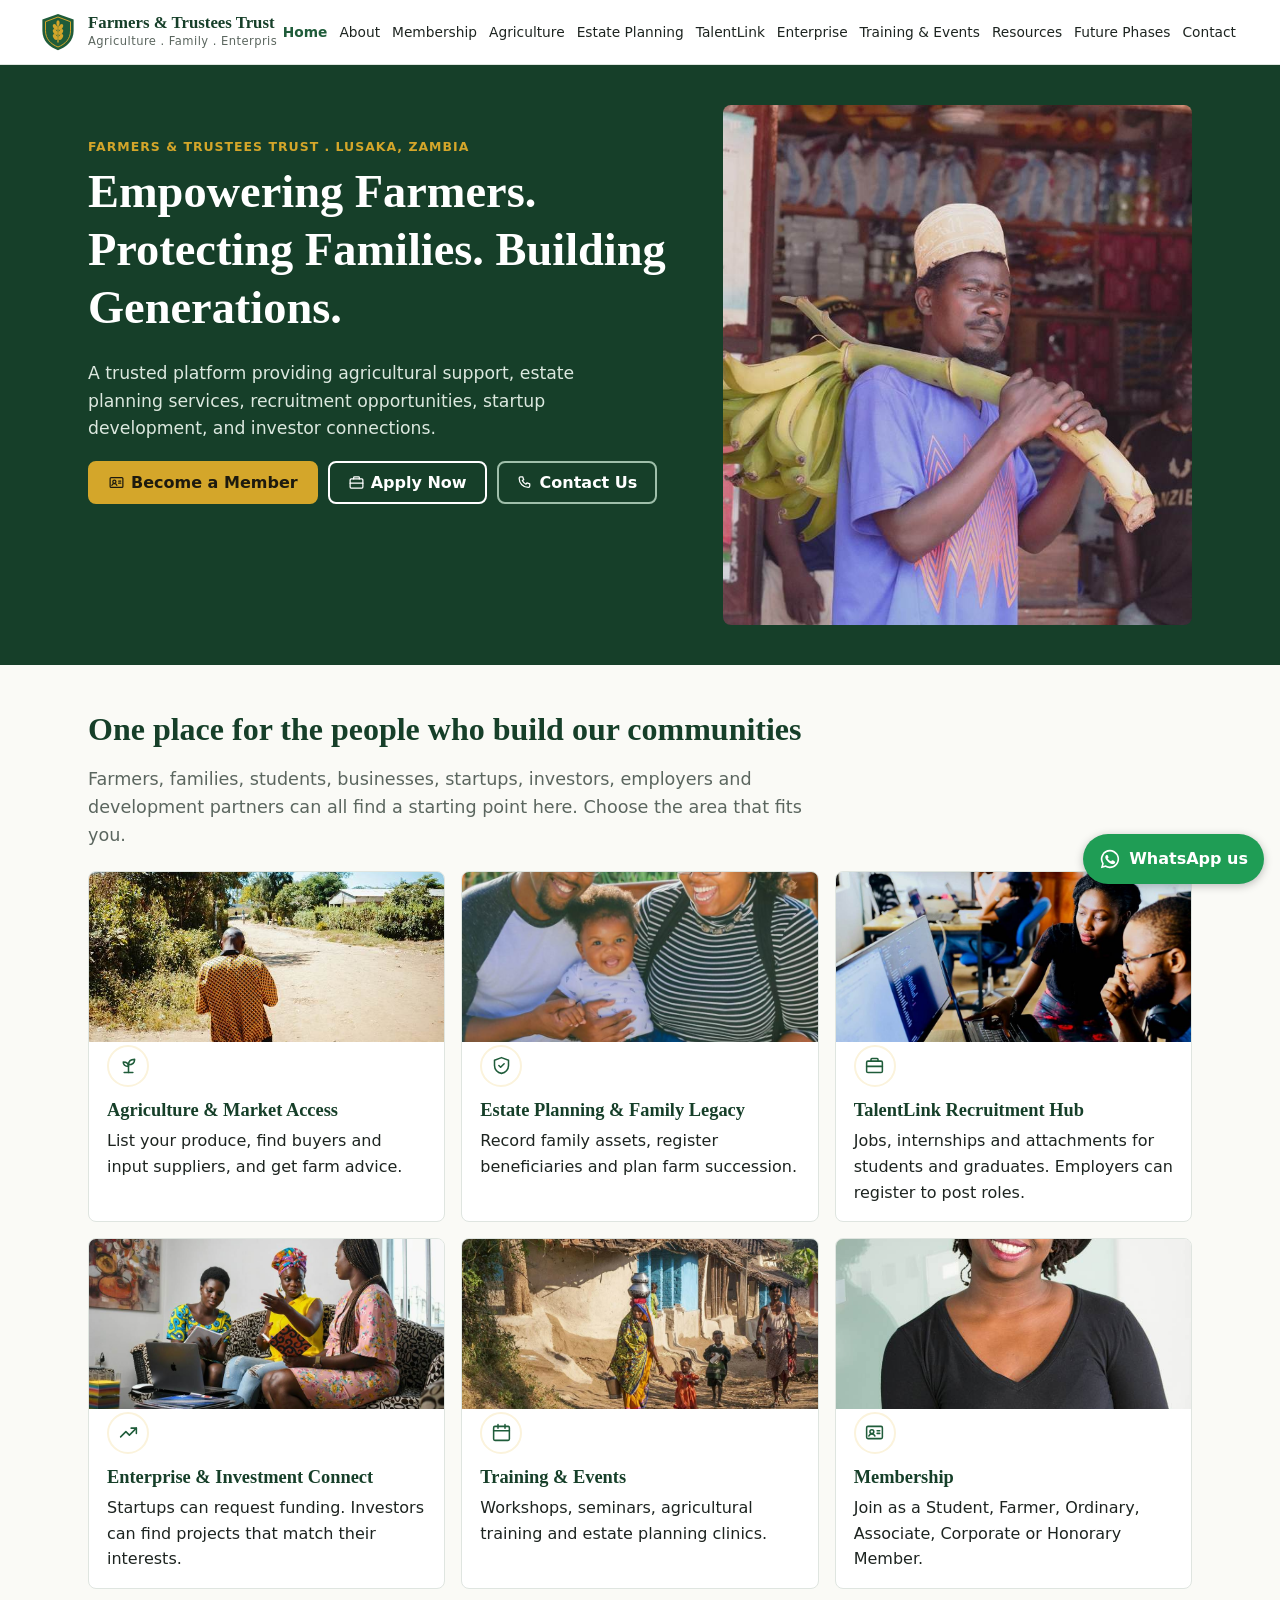
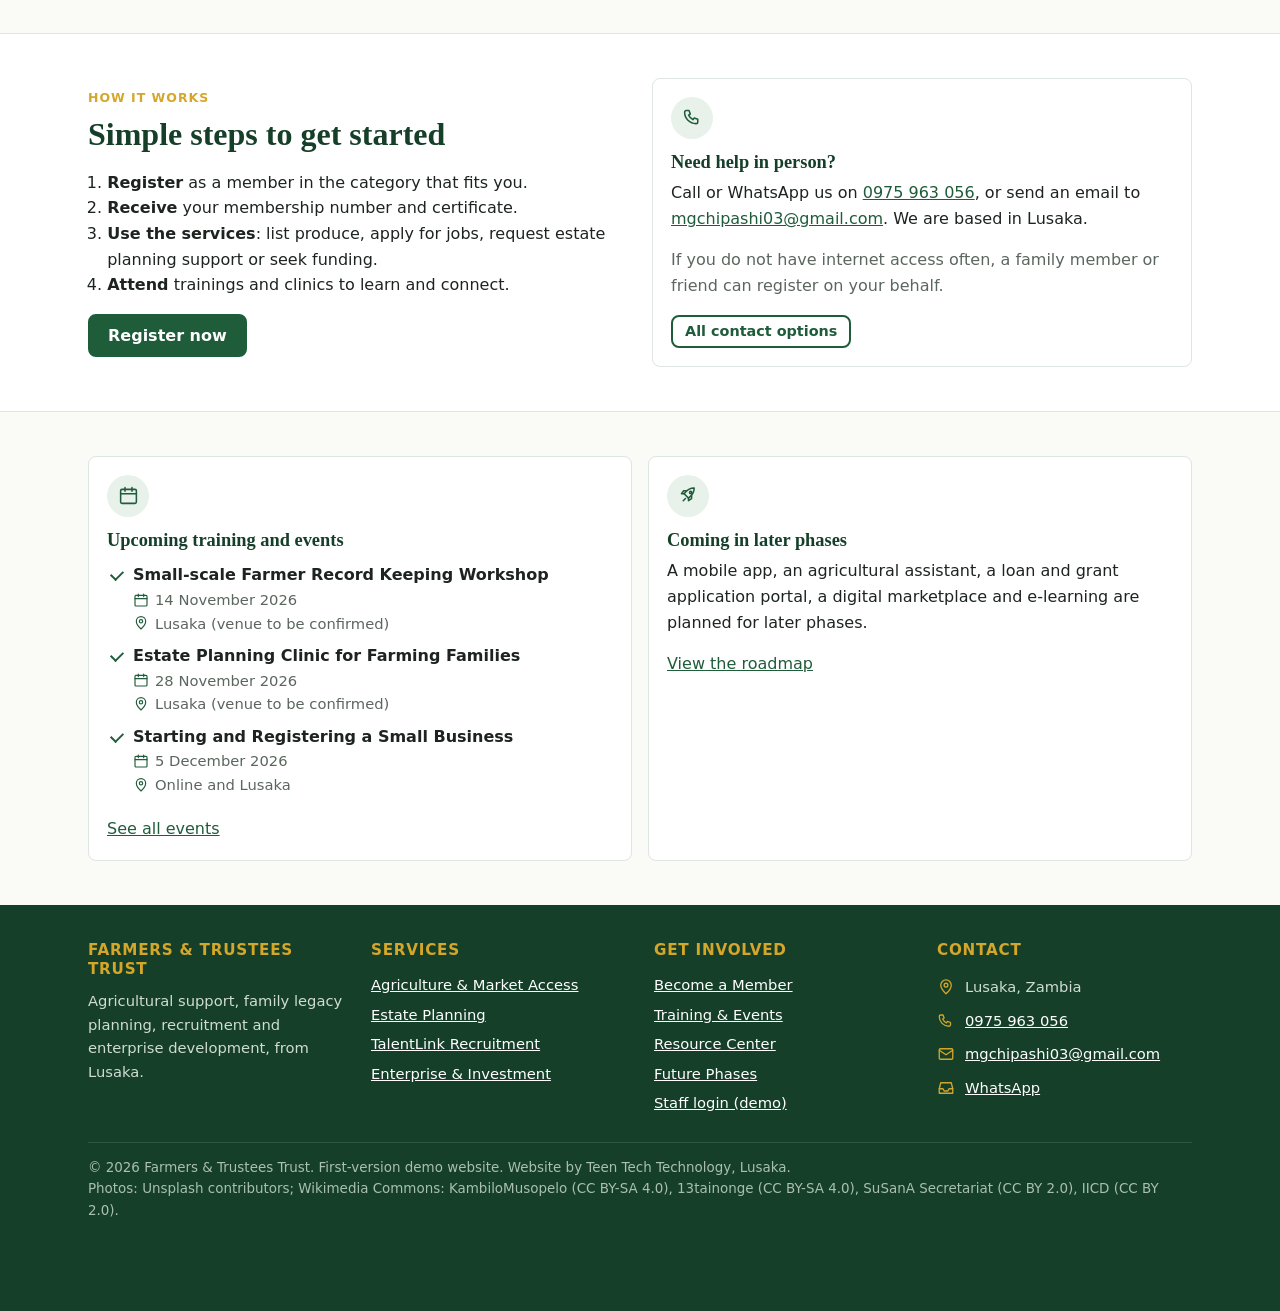
==== commit 8da56958: "Polish: icons, inner page header photos, tidier layout" ====
--- a/index.html
+++ b/index.html
@@ -16,7 +16,7 @@
 <span class="kicker">Farmers &amp; Trustees Trust . Lusaka, Zambia</span>
 <h1>Empowering Farmers. Protecting Families. Building Generations.</h1>
 <p>A trusted platform providing agricultural support, estate planning services, recruitment opportunities, startup development, and investor connections.</p>
-<div class="btns"><a class="btn gold" href="membership.html">Become a Member</a><a class="btn line" style="color:#fff;border-color:#fff" href="talentlink.html#apply">Apply Now</a><a class="btn line" style="color:#fff;border-color:#9fbfaa" href="contact.html">Contact Us</a></div>
+<div class="btns"><a class="btn gold" href="membership.html"><i data-i="id"></i>Become a Member</a><a class="btn line" style="color:#fff;border-color:#fff" href="talentlink.html#apply"><i data-i="briefcase"></i>Apply Now</a><a class="btn line" style="color:#fff;border-color:#9fbfaa" href="contact.html"><i data-i="phone"></i>Contact Us</a></div>
 </div>
 <div class="hero-img"><img src="assets/img/farmer-produce.jpg" alt="A farmer carrying a bunch of fresh bananas at a market" width="667" height="1000"></div>
 </div></section>
@@ -25,32 +25,32 @@
 <h2>One place for the people who build our communities</h2>
 <p class="lead">Farmers, families, students, businesses, startups, investors, employers and development partners can all find a starting point here. Choose the area that fits you.</p>
 <div class="grid g3" style="margin-top:22px">
-<a class="card photo" href="agriculture.html" style="text-decoration:none;color:inherit"><img src="assets/img/rural-road.jpg" alt="A farmer walking along a rural road" loading="lazy"><div class="in"><h3>Agriculture &amp; Market Access</h3><p>List your produce, find buyers and input suppliers, and get farm advice.</p></div></a>
-<a class="card photo" href="estate.html" style="text-decoration:none;color:inherit"><img src="assets/img/family.jpg" alt="Parents sitting with their young child" loading="lazy"><div class="in"><h3>Estate Planning &amp; Family Legacy</h3><p>Record family assets, register beneficiaries and plan farm succession.</p></div></a>
-<a class="card photo" href="talentlink.html" style="text-decoration:none;color:inherit"><img src="assets/img/talent.jpg" alt="Two young professionals working at a computer" loading="lazy"><div class="in"><h3>TalentLink Recruitment Hub</h3><p>Jobs, internships and attachments for students and graduates. Employers can register to post roles.</p></div></a>
-<a class="card photo" href="enterprise.html" style="text-decoration:none;color:inherit"><img src="assets/img/enterprise.jpg" alt="Three women discussing business plans around a laptop" loading="lazy"><div class="in"><h3>Enterprise &amp; Investment Connect</h3><p>Startups can request funding. Investors can find projects that match their interests.</p></div></a>
-<a class="card photo" href="events.html" style="text-decoration:none;color:inherit"><img src="assets/img/community.jpg" alt="A woman and children walking through a village" loading="lazy"><div class="in"><h3>Training &amp; Events</h3><p>Workshops, seminars, agricultural training and estate planning clinics.</p></div></a>
-<a class="card photo" href="membership.html" style="text-decoration:none;color:inherit"><img src="assets/img/about.jpg" alt="A smiling woman" loading="lazy"><div class="in"><h3>Membership</h3><p>Join as a Student, Farmer, Ordinary, Associate, Corporate or Honorary Member.</p></div></a>
+<a class="card photo" href="agriculture.html" style="text-decoration:none;color:inherit"><img src="assets/img/rural-road.jpg" alt="A farmer walking along a rural road" loading="lazy"><div class="in"><span class="ci"><i data-i="sprout"></i></span><h3>Agriculture &amp; Market Access</h3><p>List your produce, find buyers and input suppliers, and get farm advice.</p></div></a>
+<a class="card photo" href="estate.html" style="text-decoration:none;color:inherit"><img src="assets/img/family.jpg" alt="Parents sitting with their young child" loading="lazy"><div class="in"><span class="ci"><i data-i="shield"></i></span><h3>Estate Planning &amp; Family Legacy</h3><p>Record family assets, register beneficiaries and plan farm succession.</p></div></a>
+<a class="card photo" href="talentlink.html" style="text-decoration:none;color:inherit"><img src="assets/img/talent.jpg" alt="Two young professionals working at a computer" loading="lazy"><div class="in"><span class="ci"><i data-i="briefcase"></i></span><h3>TalentLink Recruitment Hub</h3><p>Jobs, internships and attachments for students and graduates. Employers can register to post roles.</p></div></a>
+<a class="card photo" href="enterprise.html" style="text-decoration:none;color:inherit"><img src="assets/img/enterprise.jpg" alt="Three women discussing business plans around a laptop" loading="lazy"><div class="in"><span class="ci"><i data-i="trend"></i></span><h3>Enterprise &amp; Investment Connect</h3><p>Startups can request funding. Investors can find projects that match their interests.</p></div></a>
+<a class="card photo" href="events.html" style="text-decoration:none;color:inherit"><img src="assets/img/community.jpg" alt="A woman and children walking through a village" loading="lazy"><div class="in"><span class="ci"><i data-i="calendar"></i></span><h3>Training &amp; Events</h3><p>Workshops, seminars, agricultural training and estate planning clinics.</p></div></a>
+<a class="card photo" href="membership.html" style="text-decoration:none;color:inherit"><img src="assets/img/about.jpg" alt="A smiling woman" loading="lazy"><div class="in"><span class="ci"><i data-i="id"></i></span><h3>Membership</h3><p>Join as a Student, Farmer, Ordinary, Associate, Corporate or Honorary Member.</p></div></a>
 </div></div></section>
 
 <section class="alt"><div class="wrap split">
 <div><span class="kicker">How it works</span><h2>Simple steps to get started</h2>
 <ol style="padding-left:1.2em"><li><b>Register</b> as a member in the category that fits you.</li><li><b>Receive</b> your membership number and certificate.</li><li><b>Use the services</b>: list produce, apply for jobs, request estate planning support or seek funding.</li><li><b>Attend</b> trainings and clinics to learn and connect.</li></ol>
 <a class="btn" href="membership.html">Register now</a></div>
-<div class="card"><h3>Need help in person?</h3><p>Call or WhatsApp us on <a href="tel:+260975963056">0975 963 056</a>, or send an email to <a href="mailto:mgchipashi03@gmail.com">mgchipashi03@gmail.com</a>. We are based in Lusaka.</p><p class="muted">If you do not have internet access often, a family member or friend can register on your behalf.</p><a class="btn line sm" href="contact.html">All contact options</a></div>
+<div class="card"><span class="ci"><i data-i="phone"></i></span><h3>Need help in person?</h3><p>Call or WhatsApp us on <a href="tel:+260975963056">0975 963 056</a>, or send an email to <a href="mailto:mgchipashi03@gmail.com">mgchipashi03@gmail.com</a>. We are based in Lusaka.</p><p class="muted">If you do not have internet access often, a family member or friend can register on your behalf.</p><a class="btn line sm" href="contact.html">All contact options</a></div>
 </div></section>
 
 <section><div class="wrap">
 <div class="grid g2">
-<div class="card"><h3>Upcoming training and events</h3><div id="home-events"></div><a href="events.html">See all events</a></div>
-<div class="card"><h3>Coming in later phases</h3><p>A mobile app, an agricultural assistant, a loan and grant application portal, a digital marketplace and e-learning are planned for later phases.</p><a href="roadmap.html">View the roadmap</a></div>
+<div class="card"><span class="ci"><i data-i="calendar"></i></span><h3>Upcoming training and events</h3><div id="home-events"></div><a href="events.html">See all events</a></div>
+<div class="card"><span class="ci"><i data-i="rocket"></i></span><h3>Coming in later phases</h3><p>A mobile app, an agricultural assistant, a loan and grant application portal, a digital marketplace and e-learning are planned for later phases.</p><a href="roadmap.html">View the roadmap</a></div>
 </div></div></section>
 
 </main>
 <script src="assets/js/app.js"></script>
 
 <script>
-document.getElementById("home-events").innerHTML="<ul class='ticks'>"+FTT.SEED.events.slice(0,3).map(function(e){return "<li><b>"+FTT.esc(e.title)+"</b><br><span class='muted'>"+new Date(e.date).toLocaleDateString('en-GB',{day:'numeric',month:'long',year:'numeric'})+", "+FTT.esc(e.venue)+"</span></li>"}).join("")+"</ul>";
+document.getElementById("home-events").innerHTML="<ul class='ticks'>"+FTT.SEED.events.slice(0,3).map(function(e){return "<li><b>"+FTT.esc(e.title)+"</b><span class='meta-line'>"+FTT.ic('calendar')+new Date(e.date).toLocaleDateString('en-GB',{day:'numeric',month:'long',year:'numeric'})+"</span><span class='meta-line'>"+FTT.ic('pin')+FTT.esc(e.venue)+"</span></li>"}).join("")+"</ul>";
 </script>
 
 </body>
--- a/assets/css/style.css
+++ b/assets/css/style.css
@@ -123,3 +123,53 @@
 .toast.on{display:block}
 iframe.map{width:100%;height:320px;border:0;border-radius:var(--r)}
 @media print{.site-header,.site-footer,.wa-float,.no-print{display:none!important}}
+
+/* ---- polish v1.1: icons, page header photos, tidy spacing ---- */
+.ico{width:20px;height:20px;flex:none;fill:none;stroke:currentColor;stroke-width:1.75;stroke-linecap:round;stroke-linejoin:round;vertical-align:-4px}
+.btn .ico{width:17px;height:17px;margin-right:6px;vertical-align:-3px}
+.btn .ico.after{margin:0 0 0 6px}
+.ci{display:inline-flex;align-items:center;justify-content:center;width:42px;height:42px;border-radius:50%;background:var(--green-l);color:var(--green);margin-bottom:12px}
+.ci .ico{width:21px;height:21px}
+.ci.gold{background:var(--gold-l);color:#8a6a10}
+.card.photo .in .ci{margin-top:-38px;background:#fff;border:2px solid var(--gold-l);position:relative}
+.card h3 .ico{color:var(--gold);margin-right:6px}
+.meta-line{display:flex;align-items:center;gap:6px;color:var(--muted);font-size:.92rem}
+.meta-line .ico{width:16px;height:16px;color:var(--green)}
+.ilist{list-style:none;padding:0;margin:0}
+.ilist li{display:flex;gap:10px;align-items:flex-start;padding:5px 0}
+.ilist .ico{width:18px;height:18px;margin-top:3px;color:var(--gold)}
+.site-footer .ilist .ico{color:var(--gold)}
+.tabs button .ico{width:16px;height:16px;margin-right:4px;vertical-align:-3px}
+/* section headings */
+.sec-head{margin-bottom:22px;max-width:760px}
+.sec-head h2{margin-bottom:.3em}
+.sec-head p{color:var(--muted);margin:0}
+section h2+.lead{margin-bottom:0}
+/* inner page header with photo, same pattern as home hero */
+.page-head.has-photo{padding:0;background:var(--green-d)}
+.ph-grid{display:grid}
+.ph-text{padding:28px 0 26px}
+.ph-img{margin:0 -18px;position:relative}
+.ph-img img{width:100%;height:220px;object-fit:cover}
+.ph-img figcaption{position:absolute;right:8px;bottom:6px;background:rgba(0,0,0,.45);color:#eee;font-size:.68rem;padding:2px 6px;border-radius:3px;max-width:90%}
+.crumbs{font-size:.82rem;color:#b9d0c0;margin-bottom:12px}
+.crumbs a{color:#fff;text-decoration:none}.crumbs a:hover{text-decoration:underline}
+.crumbs span{margin:0 4px;color:#7fa58c}
+@media(min-width:860px){.ph-grid{grid-template-columns:1.15fr .85fr;align-items:stretch}.ph-text{padding:52px 40px 52px 0;align-self:center}.ph-img{margin:0}.ph-img img{height:100%;min-height:300px;max-height:380px}}
+/* tidy */
+.tabs{border-bottom:1px solid var(--line);padding-bottom:14px;margin-bottom:24px}
+.panel>h2:first-child{margin-top:0}
+.split>.card{align-self:start}
+.site-footer .grid{gap:28px}
+.site-footer h3{margin-bottom:10px}
+.foot-bottom{line-height:1.6;color:#a9bfb0}
+.card.listing .btn{align-self:flex-start;margin-top:6px}
+.doc-card{display:flex;flex-direction:column}
+.doc-card .btns{margin-top:auto;padding-top:10px}
+.hero .btn .ico{width:17px;height:17px}
+@media(min-width:1280px) and (max-width:1360px){.main-nav a{padding:6px 6px;font-size:.86rem}}
+.ph-img img{object-position:center 30%}
+.page-head.pos-top .ph-img img{object-position:center 8%}
+.lead+h3{margin-top:22px}
+.fr{align-items:end}
+@media(max-width:640px){.tabs{flex-wrap:nowrap;overflow-x:auto;-webkit-overflow-scrolling:touch;scrollbar-width:none;margin-left:-18px;margin-right:-18px;padding-left:18px;padding-right:18px}.tabs::-webkit-scrollbar{display:none}.tabs button{flex:none}}
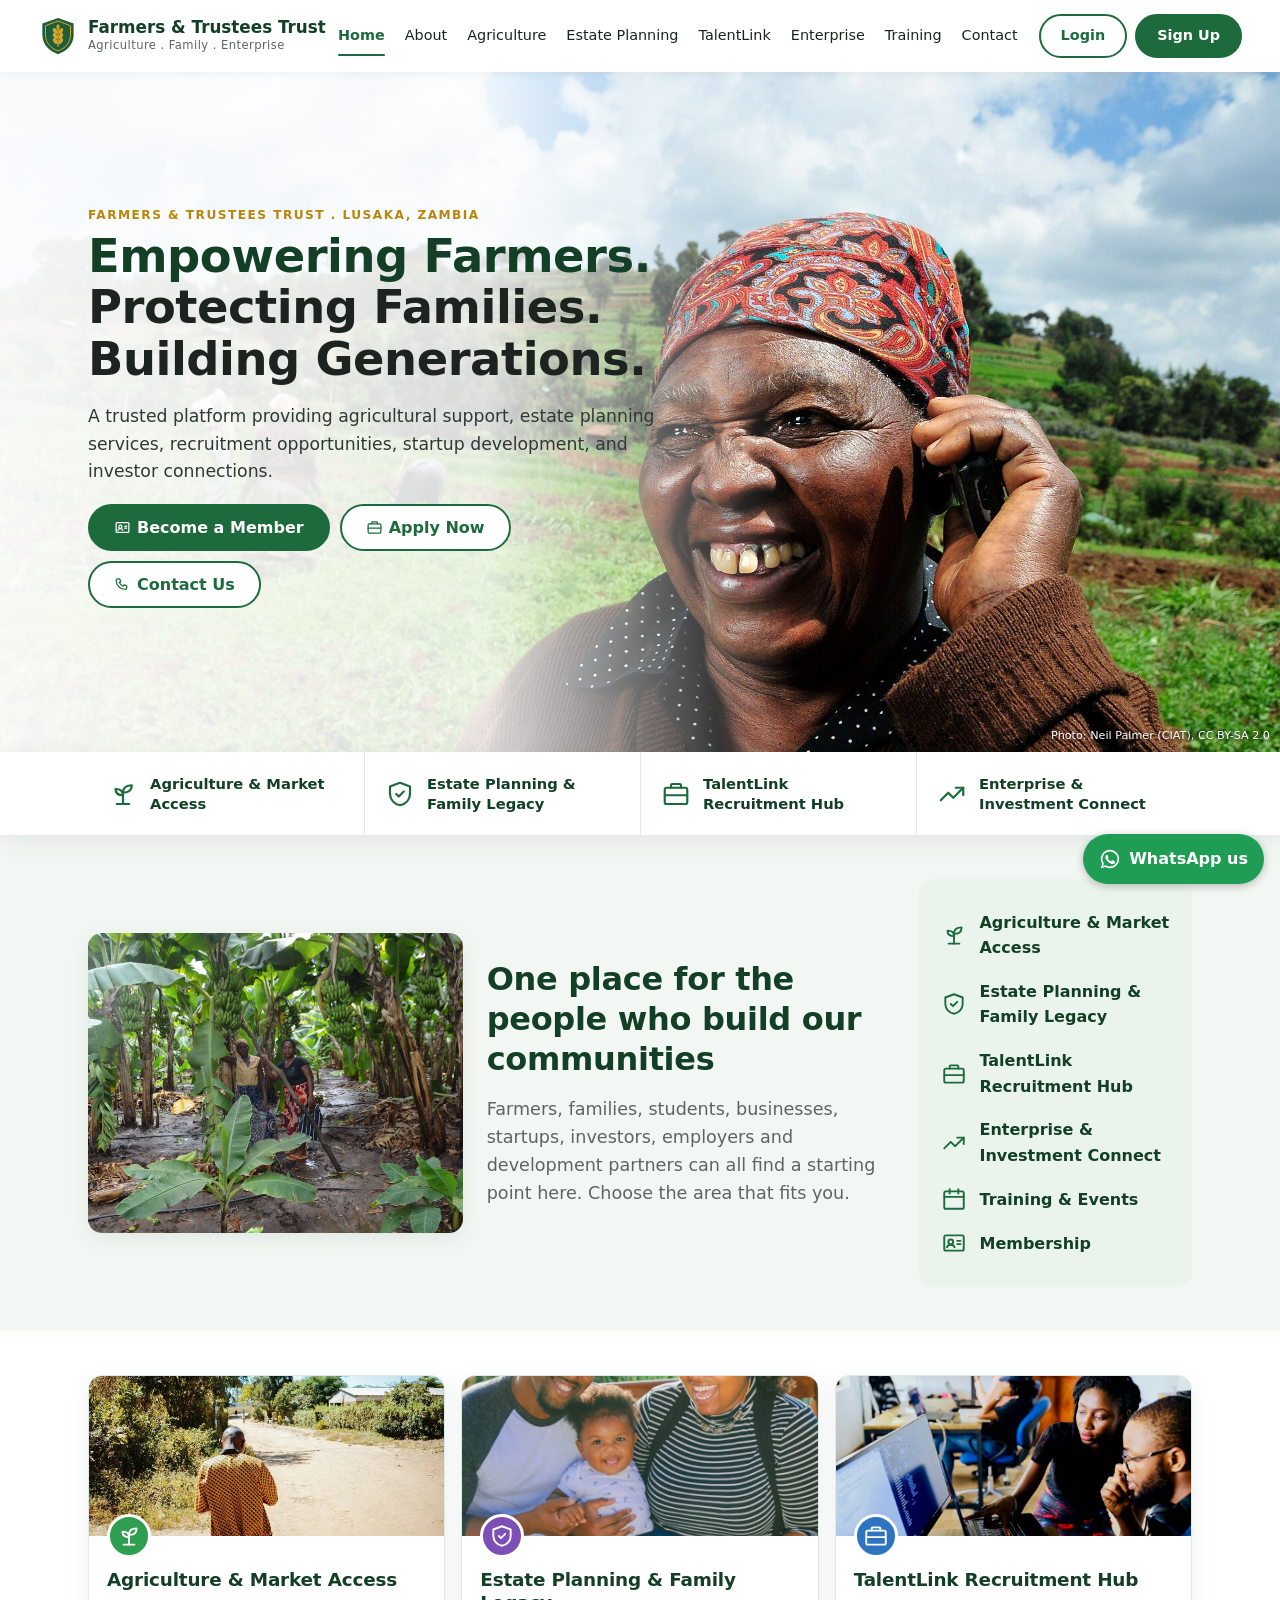
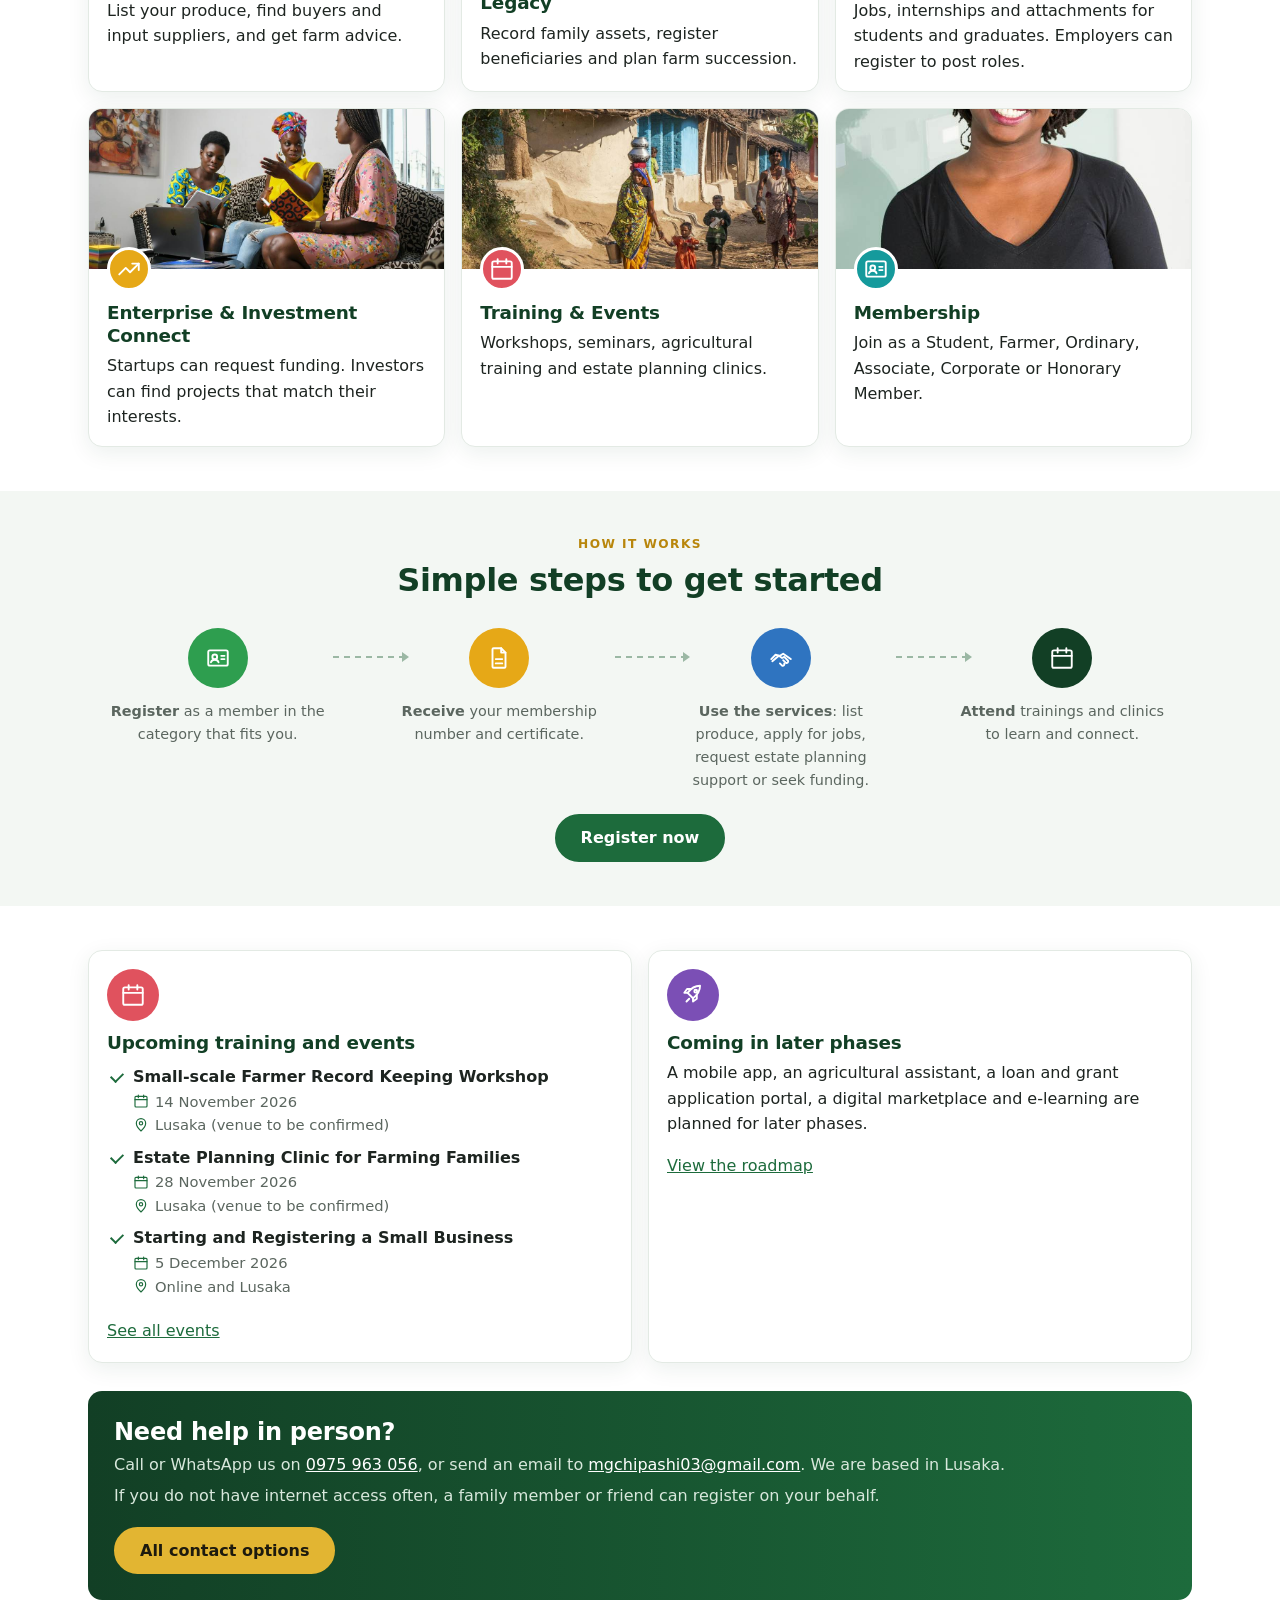
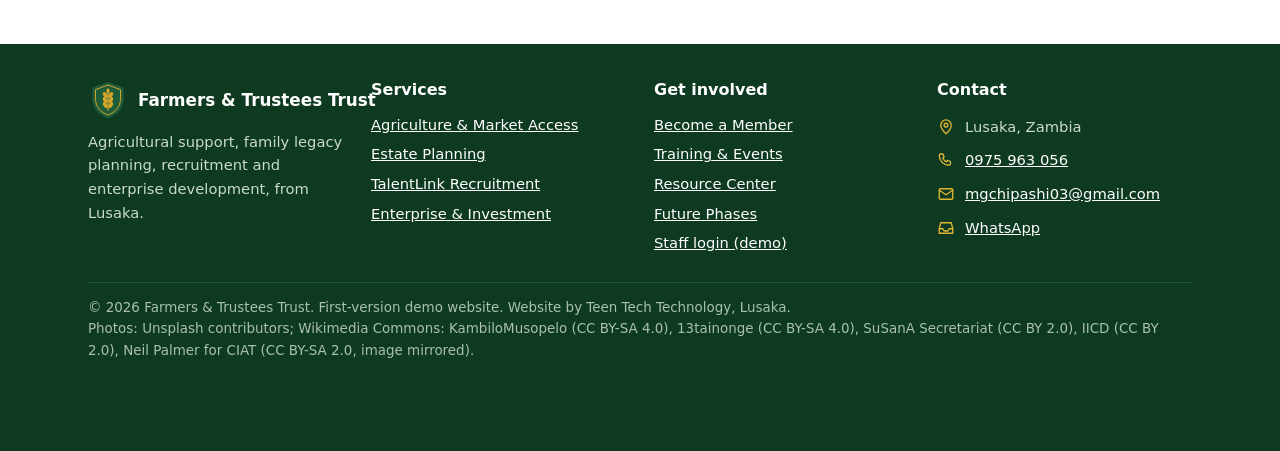
==== commit 2e4536ee: "Restyle to reference layout: white header with pill buttons, photo hero, icon strip, badge cards, li" ====
--- a/index.html
+++ b/index.html
@@ -11,40 +11,63 @@
 </head>
 <body>
 <main id="main">
-<section class="hero"><div class="wrap">
-<div class="hero-text">
+<section class="hero2"><img src="assets/img/hero-phone.jpg" alt="A smiling farmer talking on a mobile phone in a green vegetable field" width="1920" height="1276">
+<div class="wrap">
 <span class="kicker">Farmers &amp; Trustees Trust . Lusaka, Zambia</span>
-<h1>Empowering Farmers. Protecting Families. Building Generations.</h1>
+<h1>Empowering Farmers.<span>Protecting Families. Building Generations.</span></h1>
 <p>A trusted platform providing agricultural support, estate planning services, recruitment opportunities, startup development, and investor connections.</p>
-<div class="btns"><a class="btn gold" href="membership.html"><i data-i="id"></i>Become a Member</a><a class="btn line" style="color:#fff;border-color:#fff" href="talentlink.html#apply"><i data-i="briefcase"></i>Apply Now</a><a class="btn line" style="color:#fff;border-color:#9fbfaa" href="contact.html"><i data-i="phone"></i>Contact Us</a></div>
-</div>
-<div class="hero-img"><img src="assets/img/farmer-produce.jpg" alt="A farmer carrying a bunch of fresh bananas at a market" width="667" height="1000"></div>
+<div class="btns"><a class="btn" href="membership.html"><i data-i="id"></i>Become a Member</a><a class="btn line" style="background:#fff" href="talentlink.html#apply"><i data-i="briefcase"></i>Apply Now</a><a class="btn line" style="background:#fff" href="contact.html"><i data-i="phone"></i>Contact Us</a></div>
+</div><span class="credit">Photo: Neil Palmer (CIAT), CC BY-SA 2.0</span></section>
+
+<div class="strip"><div class="wrap">
+<a href="agriculture.html"><i data-i="sprout"></i><span><b>Agriculture &amp; Market Access</b></span></a>
+<a href="estate.html"><i data-i="shield"></i><span><b>Estate Planning &amp; Family Legacy</b></span></a>
+<a href="talentlink.html"><i data-i="briefcase"></i><span><b>TalentLink Recruitment Hub</b></span></a>
+<a href="enterprise.html"><i data-i="trend"></i><span><b>Enterprise &amp; Investment Connect</b></span></a>
+</div></div>
+
+<section><div class="wrap about3">
+<img src="assets/img/hero.jpg" alt="Farmers working among banana plants in Chiawa, Zambia" loading="lazy">
+<div><h2>One place for the people who build our communities</h2>
+<p class="lead">Farmers, families, students, businesses, startups, investors, employers and development partners can all find a starting point here. Choose the area that fits you.</p></div>
+<div class="side-card"><ul>
+<li><i data-i="sprout"></i><span><b>Agriculture &amp; Market Access</b></span></li>
+<li><i data-i="shield"></i><span><b>Estate Planning &amp; Family Legacy</b></span></li>
+<li><i data-i="briefcase"></i><span><b>TalentLink Recruitment Hub</b></span></li>
+<li><i data-i="trend"></i><span><b>Enterprise &amp; Investment Connect</b></span></li>
+<li><i data-i="calendar"></i><span><b>Training &amp; Events</b></span></li>
+<li><i data-i="id"></i><span><b>Membership</b></span></li>
+</ul></div>
 </div></section>
 
-<section><div class="wrap">
-<h2>One place for the people who build our communities</h2>
-<p class="lead">Farmers, families, students, businesses, startups, investors, employers and development partners can all find a starting point here. Choose the area that fits you.</p>
-<div class="grid g3" style="margin-top:22px">
-<a class="card photo" href="agriculture.html" style="text-decoration:none;color:inherit"><img src="assets/img/rural-road.jpg" alt="A farmer walking along a rural road" loading="lazy"><div class="in"><span class="ci"><i data-i="sprout"></i></span><h3>Agriculture &amp; Market Access</h3><p>List your produce, find buyers and input suppliers, and get farm advice.</p></div></a>
-<a class="card photo" href="estate.html" style="text-decoration:none;color:inherit"><img src="assets/img/family.jpg" alt="Parents sitting with their young child" loading="lazy"><div class="in"><span class="ci"><i data-i="shield"></i></span><h3>Estate Planning &amp; Family Legacy</h3><p>Record family assets, register beneficiaries and plan farm succession.</p></div></a>
-<a class="card photo" href="talentlink.html" style="text-decoration:none;color:inherit"><img src="assets/img/talent.jpg" alt="Two young professionals working at a computer" loading="lazy"><div class="in"><span class="ci"><i data-i="briefcase"></i></span><h3>TalentLink Recruitment Hub</h3><p>Jobs, internships and attachments for students and graduates. Employers can register to post roles.</p></div></a>
-<a class="card photo" href="enterprise.html" style="text-decoration:none;color:inherit"><img src="assets/img/enterprise.jpg" alt="Three women discussing business plans around a laptop" loading="lazy"><div class="in"><span class="ci"><i data-i="trend"></i></span><h3>Enterprise &amp; Investment Connect</h3><p>Startups can request funding. Investors can find projects that match their interests.</p></div></a>
-<a class="card photo" href="events.html" style="text-decoration:none;color:inherit"><img src="assets/img/community.jpg" alt="A woman and children walking through a village" loading="lazy"><div class="in"><span class="ci"><i data-i="calendar"></i></span><h3>Training &amp; Events</h3><p>Workshops, seminars, agricultural training and estate planning clinics.</p></div></a>
-<a class="card photo" href="membership.html" style="text-decoration:none;color:inherit"><img src="assets/img/about.jpg" alt="A smiling woman" loading="lazy"><div class="in"><span class="ci"><i data-i="id"></i></span><h3>Membership</h3><p>Join as a Student, Farmer, Ordinary, Associate, Corporate or Honorary Member.</p></div></a>
+<section class="alt"><div class="wrap">
+<div class="grid g3">
+<a class="card photo" href="agriculture.html" style="text-decoration:none;color:inherit"><img src="assets/img/rural-road.jpg" alt="A farmer walking along a rural road" loading="lazy"><div class="in"><span class="badge b1"><i data-i="sprout"></i></span><h3>Agriculture &amp; Market Access</h3><p>List your produce, find buyers and input suppliers, and get farm advice.</p></div></a>
+<a class="card photo" href="estate.html" style="text-decoration:none;color:inherit"><img src="assets/img/family.jpg" alt="Parents sitting with their young child" loading="lazy"><div class="in"><span class="badge b4"><i data-i="shield"></i></span><h3>Estate Planning &amp; Family Legacy</h3><p>Record family assets, register beneficiaries and plan farm succession.</p></div></a>
+<a class="card photo" href="talentlink.html" style="text-decoration:none;color:inherit"><img src="assets/img/talent.jpg" alt="Two young professionals working at a computer" loading="lazy"><div class="in"><span class="badge b3"><i data-i="briefcase"></i></span><h3>TalentLink Recruitment Hub</h3><p>Jobs, internships and attachments for students and graduates. Employers can register to post roles.</p></div></a>
+<a class="card photo" href="enterprise.html" style="text-decoration:none;color:inherit"><img src="assets/img/enterprise.jpg" alt="Three women discussing business plans around a laptop" loading="lazy"><div class="in"><span class="badge b2"><i data-i="trend"></i></span><h3>Enterprise &amp; Investment Connect</h3><p>Startups can request funding. Investors can find projects that match their interests.</p></div></a>
+<a class="card photo" href="events.html" style="text-decoration:none;color:inherit"><img src="assets/img/community.jpg" alt="A woman and children walking through a village" loading="lazy"><div class="in"><span class="badge b5"><i data-i="calendar"></i></span><h3>Training &amp; Events</h3><p>Workshops, seminars, agricultural training and estate planning clinics.</p></div></a>
+<a class="card photo" href="membership.html" style="text-decoration:none;color:inherit"><img src="assets/img/about.jpg" alt="A smiling woman" loading="lazy"><div class="in"><span class="badge b6"><i data-i="id"></i></span><h3>Membership</h3><p>Join as a Student, Farmer, Ordinary, Associate, Corporate or Honorary Member.</p></div></a>
 </div></div></section>
 
-<section class="alt"><div class="wrap split">
-<div><span class="kicker">How it works</span><h2>Simple steps to get started</h2>
-<ol style="padding-left:1.2em"><li><b>Register</b> as a member in the category that fits you.</li><li><b>Receive</b> your membership number and certificate.</li><li><b>Use the services</b>: list produce, apply for jobs, request estate planning support or seek funding.</li><li><b>Attend</b> trainings and clinics to learn and connect.</li></ol>
-<a class="btn" href="membership.html">Register now</a></div>
-<div class="card"><span class="ci"><i data-i="phone"></i></span><h3>Need help in person?</h3><p>Call or WhatsApp us on <a href="tel:+260975963056">0975 963 056</a>, or send an email to <a href="mailto:mgchipashi03@gmail.com">mgchipashi03@gmail.com</a>. We are based in Lusaka.</p><p class="muted">If you do not have internet access often, a family member or friend can register on your behalf.</p><a class="btn line sm" href="contact.html">All contact options</a></div>
+<section><div class="wrap">
+<div class="sec-head"><span class="kicker">How it works</span><h2>Simple steps to get started</h2></div>
+<ol class="steps">
+<li><span class="badge b1"><i data-i="id"></i></span><p><b>Register</b> as a member in the category that fits you.</p></li>
+<li><span class="badge b2"><i data-i="file"></i></span><p><b>Receive</b> your membership number and certificate.</p></li>
+<li><span class="badge b3"><i data-i="handshake"></i></span><p><b>Use the services</b>: list produce, apply for jobs, request estate planning support or seek funding.</p></li>
+<li><span class="badge" style="background:var(--green-d)"><i data-i="calendar"></i></span><p><b>Attend</b> trainings and clinics to learn and connect.</p></li>
+</ol>
+<div style="text-align:center;margin-top:22px"><a class="btn" href="membership.html">Register now</a></div>
 </div></section>
 
-<section><div class="wrap">
+<section class="alt"><div class="wrap">
 <div class="grid g2">
-<div class="card"><span class="ci"><i data-i="calendar"></i></span><h3>Upcoming training and events</h3><div id="home-events"></div><a href="events.html">See all events</a></div>
-<div class="card"><span class="ci"><i data-i="rocket"></i></span><h3>Coming in later phases</h3><p>A mobile app, an agricultural assistant, a loan and grant application portal, a digital marketplace and e-learning are planned for later phases.</p><a href="roadmap.html">View the roadmap</a></div>
-</div></div></section>
+<div class="card"><span class="badge b5"><i data-i="calendar"></i></span><h3>Upcoming training and events</h3><div id="home-events"></div><a href="events.html">See all events</a></div>
+<div class="card"><span class="badge b4"><i data-i="rocket"></i></span><h3>Coming in later phases</h3><p>A mobile app, an agricultural assistant, a loan and grant application portal, a digital marketplace and e-learning are planned for later phases.</p><a href="roadmap.html">View the roadmap</a></div>
+</div>
+<div class="cta-band" style="margin-top:28px"><div><h2>Need help in person?</h2><p>Call or WhatsApp us on <a style="color:#fff" href="tel:+260975963056">0975 963 056</a>, or send an email to <a style="color:#fff" href="mailto:mgchipashi03@gmail.com">mgchipashi03@gmail.com</a>. We are based in Lusaka.</p><p>If you do not have internet access often, a family member or friend can register on your behalf.</p></div><a class="btn gold" href="contact.html">All contact options</a></div>
+</div></section>
 
 </main>
 <script src="assets/js/app.js"></script>
--- a/assets/css/style.css
+++ b/assets/css/style.css
@@ -173,3 +173,98 @@
 .lead+h3{margin-top:22px}
 .fr{align-items:end}
 @media(max-width:640px){.tabs{flex-wrap:nowrap;overflow-x:auto;-webkit-overflow-scrolling:touch;scrollbar-width:none;margin-left:-18px;margin-right:-18px;padding-left:18px;padding-right:18px}.tabs::-webkit-scrollbar{display:none}.tabs button{flex:none}}
+
+/* ---- v2: reference layout (white header, photo hero, cards) ---- */
+:root{--green:#1d6b3c;--green-d:#123f25;--green-l:#eaf4ec;--gold:#e2b532;--bg:#f3f7f3;--line:#e3eae4;--r:14px;--sh:0 6px 22px rgba(18,63,37,.08)}
+body{background:var(--bg);font-family:"Segoe UI",system-ui,-apple-system,Roboto,Arial,sans-serif}
+h1,h2,h3{font-family:inherit;font-weight:700;letter-spacing:-.01em}
+.brand b{font-family:inherit;color:var(--green-d)}
+.site-header{border-bottom:0;box-shadow:0 1px 10px rgba(0,0,0,.05)}
+.site-header .wrap{min-height:72px}
+.head-actions{display:none;gap:8px;flex:none}
+.pill{display:inline-block;padding:8px 20px;border-radius:999px;background:var(--green);color:#fff;border:2px solid var(--green);text-decoration:none;font-weight:600;font-size:.9rem;white-space:nowrap}
+.pill:hover{background:var(--green-d)}
+.pill.line{background:#fff;color:var(--green)}.pill.line:hover{background:var(--green-l)}
+.nav-toggle{margin-left:auto;border-radius:999px}
+@media(max-width:1279px){.main-nav{top:72px}}
+@media(min-width:1280px){.head-actions{display:flex}.main-nav{flex:1;justify-content:center;gap:2px}.main-nav a{font-size:.9rem;padding:8px 9px;position:relative}
+.main-nav a.nav-extra{display:none}.main-nav a:hover{background:none;color:var(--green)}
+.main-nav a[aria-current=page]:after{content:"";position:absolute;left:9px;right:9px;bottom:0;height:2px;background:var(--green);border-radius:2px}}
+.btn{border-radius:999px;padding:12px 24px}
+.btn.sm{padding:7px 14px}
+.card{border:1px solid var(--line);border-radius:var(--r);box-shadow:var(--sh)}
+form.f{border-radius:var(--r);box-shadow:var(--sh)}
+.alt{background:#fff;border:0}
+.kicker{color:#b8860b;letter-spacing:.12em;font-size:.76rem}
+.sec-head{text-align:center;max-width:680px;margin:0 auto 28px}.sec-head p{color:var(--muted);margin:0}
+/* hero */
+.hero2{position:relative;overflow:hidden;background:#dfe9dc;color:var(--ink)}
+.hero2>img{position:absolute;inset:0;width:100%;height:100%;object-fit:cover;object-position:75% 30%}
+.hero2:before{content:"";position:absolute;inset:0;z-index:1;background:linear-gradient(180deg,rgba(255,255,255,.93) 0%,rgba(255,255,255,.85) 55%,rgba(255,255,255,.2) 100%)}
+.hero2 .wrap{position:relative;z-index:2;padding-top:44px;padding-bottom:200px}
+.hero2 h1{font-size:clamp(2rem,5.4vw,3.4rem);line-height:1.1;color:var(--green-d);margin-bottom:.4em}
+.hero2 h1 span{display:block;color:var(--ink)}
+.hero2 p{font-size:1.08rem;max-width:520px;color:#2d3a32}
+.hero2 .credit{position:absolute;right:10px;bottom:8px;z-index:2;font-size:.7rem;color:#fff;text-shadow:0 1px 3px rgba(0,0,0,.7)}
+@media(min-width:860px){.hero2:before{background:linear-gradient(90deg,rgba(255,255,255,.95) 0%,rgba(255,255,255,.85) 38%,rgba(255,255,255,0) 62%)}.hero2 .wrap{padding-top:90px;padding-bottom:100px}.hero2>img{object-position:center 30%}}
+.strip{background:#fff;padding:0;box-shadow:var(--sh);position:relative;z-index:3}
+.strip .wrap{display:grid;grid-template-columns:1fr 1fr}
+.strip a{display:flex;gap:12px;align-items:center;padding:18px 8px;text-decoration:none;color:var(--ink);border-bottom:1px solid var(--line)}
+.strip a b{display:block;color:var(--green-d)}.strip a small{color:var(--muted);font-size:.82rem;line-height:1.3;display:block}
+.strip .ico{width:30px;height:30px;color:var(--green);flex:none}
+@media(min-width:860px){.strip .wrap{grid-template-columns:repeat(4,1fr)}.strip a{border:0;border-left:1px solid var(--line);padding:22px 20px}.strip a:first-child{border-left:0}}
+/* about split */
+.about3{display:grid;gap:24px;align-items:center}
+.about3>img{border-radius:var(--r);width:100%;height:300px;object-fit:cover;box-shadow:var(--sh)}
+.side-card{background:var(--green-l);border-radius:var(--r);padding:22px}
+.side-card ul{list-style:none;margin:0;padding:0}.side-card li{display:flex;gap:12px;align-items:center;padding:9px 0}
+.side-card li b{display:block;color:var(--green-d)}.side-card li small{color:var(--muted)}
+.side-card .ico{width:26px;height:26px;color:var(--green);flex:none}
+@media(min-width:960px){.about3{grid-template-columns:1.1fr 1.2fr .8fr}}
+/* feature cards */
+.feat{text-align:left}
+.badge{width:52px;height:52px;border-radius:50%;display:grid;place-items:center;color:#fff;margin-bottom:14px}
+.badge .ico{width:26px;height:26px}
+.b1{background:#2e9e4f}.b2{background:#e6a817}.b3{background:#2f74c0}.b4{background:#7b4fb5}.b5{background:#e0525e}.b6{background:#159a9c}
+.feat h3{font-size:1rem}.feat p{font-size:.9rem;color:var(--muted)}
+@media(min-width:1100px){.g6{grid-template-columns:repeat(6,1fr)}}
+@media(min-width:640px) and (max-width:1099px){.g6{grid-template-columns:repeat(3,1fr)}}
+.g6{display:grid;gap:16px}
+/* steps */
+.steps{display:grid;gap:22px;list-style:none;padding:0;margin:0;counter-reset:s}
+.steps li{text-align:center;position:relative}
+.steps .badge{margin:0 auto 12px;width:60px;height:60px}
+.steps h3{font-size:1.02rem}.steps p{font-size:.9rem;color:var(--muted);max-width:220px;margin:0 auto}
+@media(min-width:860px){.steps{grid-template-columns:repeat(4,1fr)}.steps li+li:before{content:"";position:absolute;top:28px;left:-14%;width:28%;height:2px;background:repeating-linear-gradient(90deg,#9bb8a4 0 6px,transparent 6px 11px)}.steps li+li:after{content:"";position:absolute;top:24px;left:calc(14% - 4px);border:5px solid transparent;border-left:7px solid #9bb8a4}}
+/* service photo cards */
+.card.photo img{height:160px}
+.card.photo .in{position:relative}
+.card.photo .more{font-size:.86rem;font-weight:600;color:var(--green)}
+/* CTA band */
+.cta-band{background:linear-gradient(90deg,var(--green-d),var(--green));color:#fff;border-radius:var(--r);padding:26px;display:flex;flex-wrap:wrap;gap:18px;align-items:center;justify-content:space-between}
+.cta-band h2{color:#fff;margin:0 0 .2em;font-size:1.5rem}.cta-band p{margin:0;color:#d8e8dc}
+.cta-band .btn.gold{color:#1d1a0e}
+/* inner page header: lighter photo hero */
+.page-head{background:#e5eee4;color:var(--ink);position:relative;overflow:hidden;padding:46px 0}
+.page-head.has-photo{padding:64px 0}
+.page-head .ph-bg{position:absolute;inset:0;width:100%;height:100%;object-fit:cover;object-position:center 30%;border-radius:0;max-height:none}
+.page-head.pos-top .ph-bg{object-position:center 10%}
+.page-head.has-photo:before{content:"";position:absolute;inset:0;z-index:1;background:linear-gradient(90deg,rgba(255,255,255,.95) 0%,rgba(255,255,255,.88) 50%,rgba(255,255,255,.45) 100%)}
+.page-head .wrap{position:relative;z-index:2}
+.page-head h1{color:var(--green-d)}.page-head p{color:#2d3a32;max-width:640px}
+.page-head .crumbs,.page-head .crumbs a{color:var(--muted);font-size:.85rem}
+.ph-credit{position:absolute;right:10px;bottom:6px;z-index:2;font-size:.7rem;color:#fff;text-shadow:0 1px 3px rgba(0,0,0,.8)}
+/* footer */
+.site-footer{background:#0f3a22;color:#c9d9ce}
+.site-footer h3{color:#fff;text-transform:none;letter-spacing:0;font-size:1rem}
+.foot-brand{color:#fff;margin-bottom:10px}.foot-brand b{color:#fff}
+.foot-bottom{border-top-color:#24543a}
+.card.photo .badge{width:44px;height:44px;margin:-38px 0 10px;border:3px solid #fff;position:relative}
+.card .badge{margin-bottom:10px}
+.strip a b{font-size:.92rem;line-height:1.3}
+.cta-band p+p{margin-top:6px}
+.hero2 .wrap>*{max-width:600px}
+@media(min-width:860px){.hero2 h1{font-size:2.9rem}.hero2>img{object-position:center 25%}}
+@media(max-width:859px){.hero2>img{object-position:64% 40%}.hero2:before{background:linear-gradient(180deg,rgba(255,255,255,.94) 0%,rgba(255,255,255,.88) 58%,rgba(255,255,255,0) 78%)}.hero2 .wrap{padding-bottom:230px}}
+@media(max-width:859px){.hero2{display:flex;flex-direction:column;background:#fff}.hero2:before{display:none}.hero2 .wrap{order:1;padding-bottom:28px}.hero2>img{position:static;order:2;height:280px;object-position:62% 35%}.hero2 .credit{order:3}}
+@media(max-width:859px){.hero2 .wrap{padding-top:26px}.hero2 .credit{position:static;color:var(--muted);text-shadow:none;padding:4px 10px;text-align:right}}
